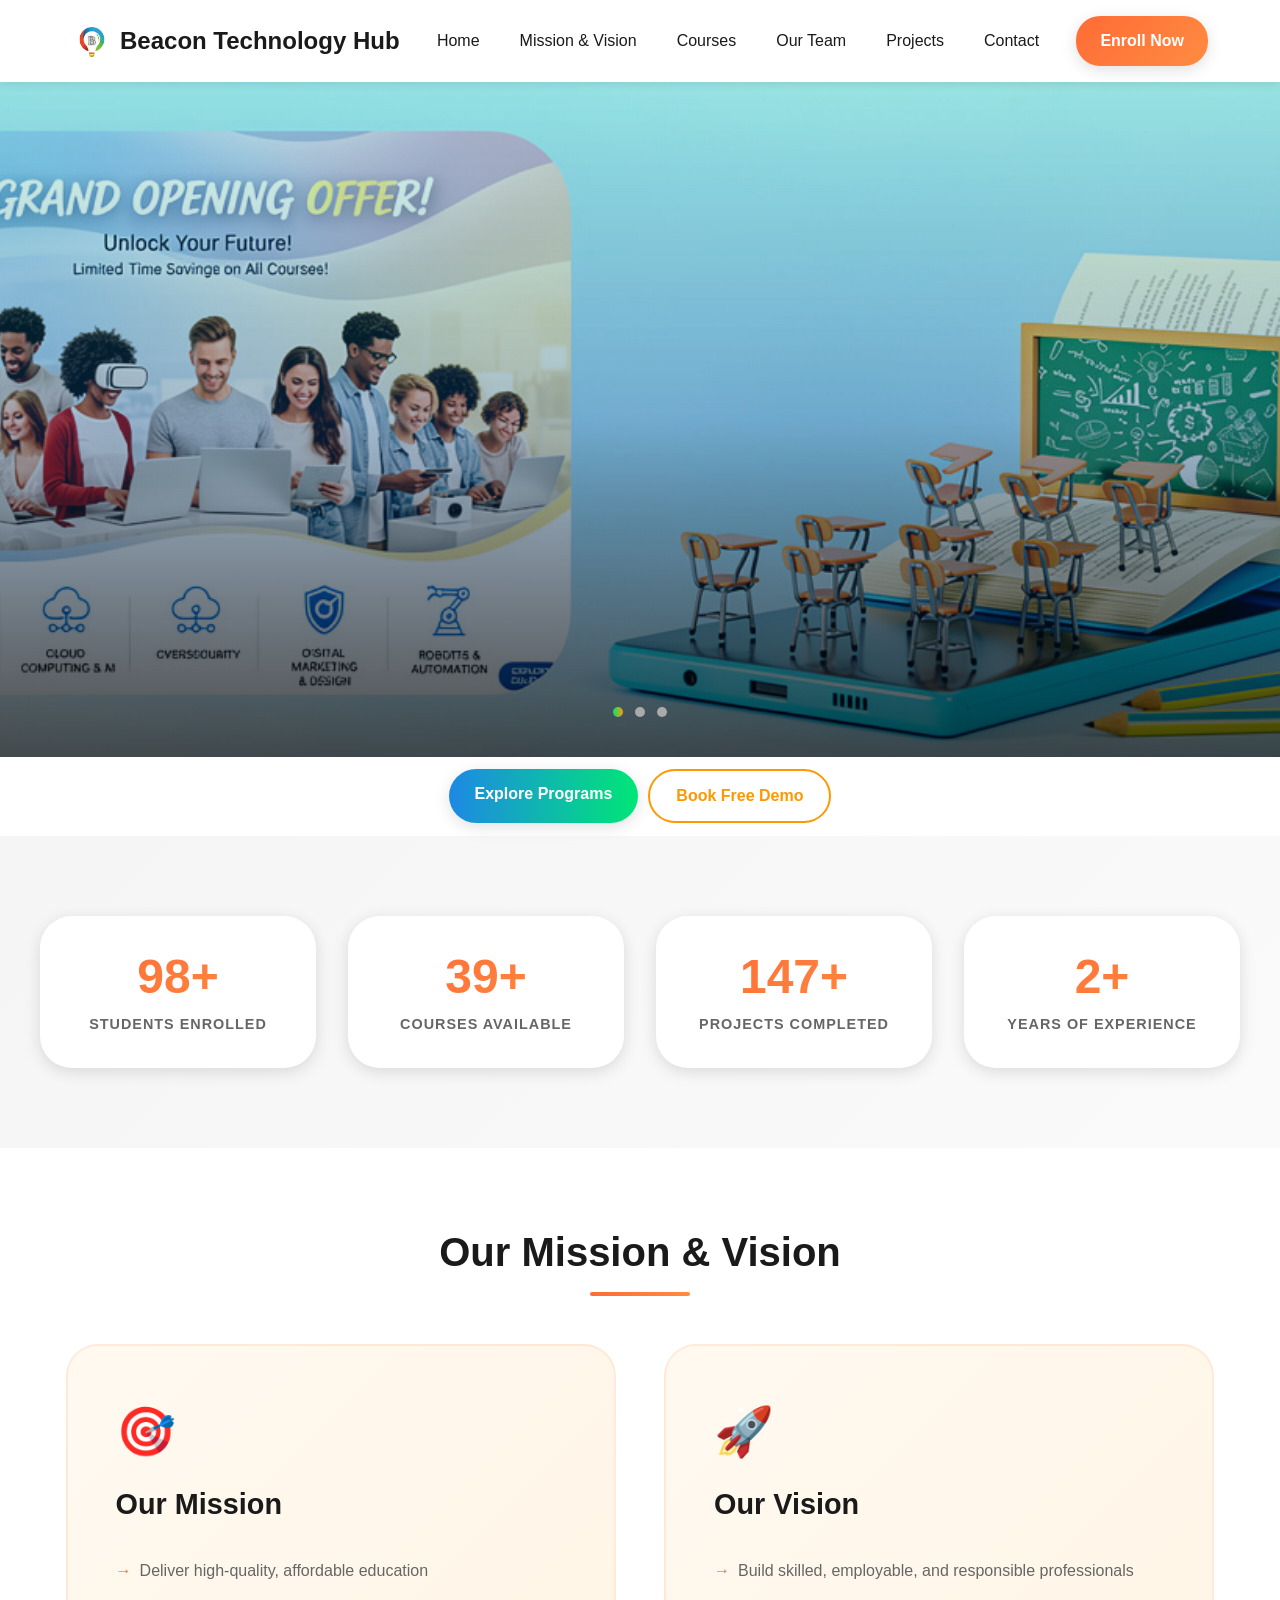
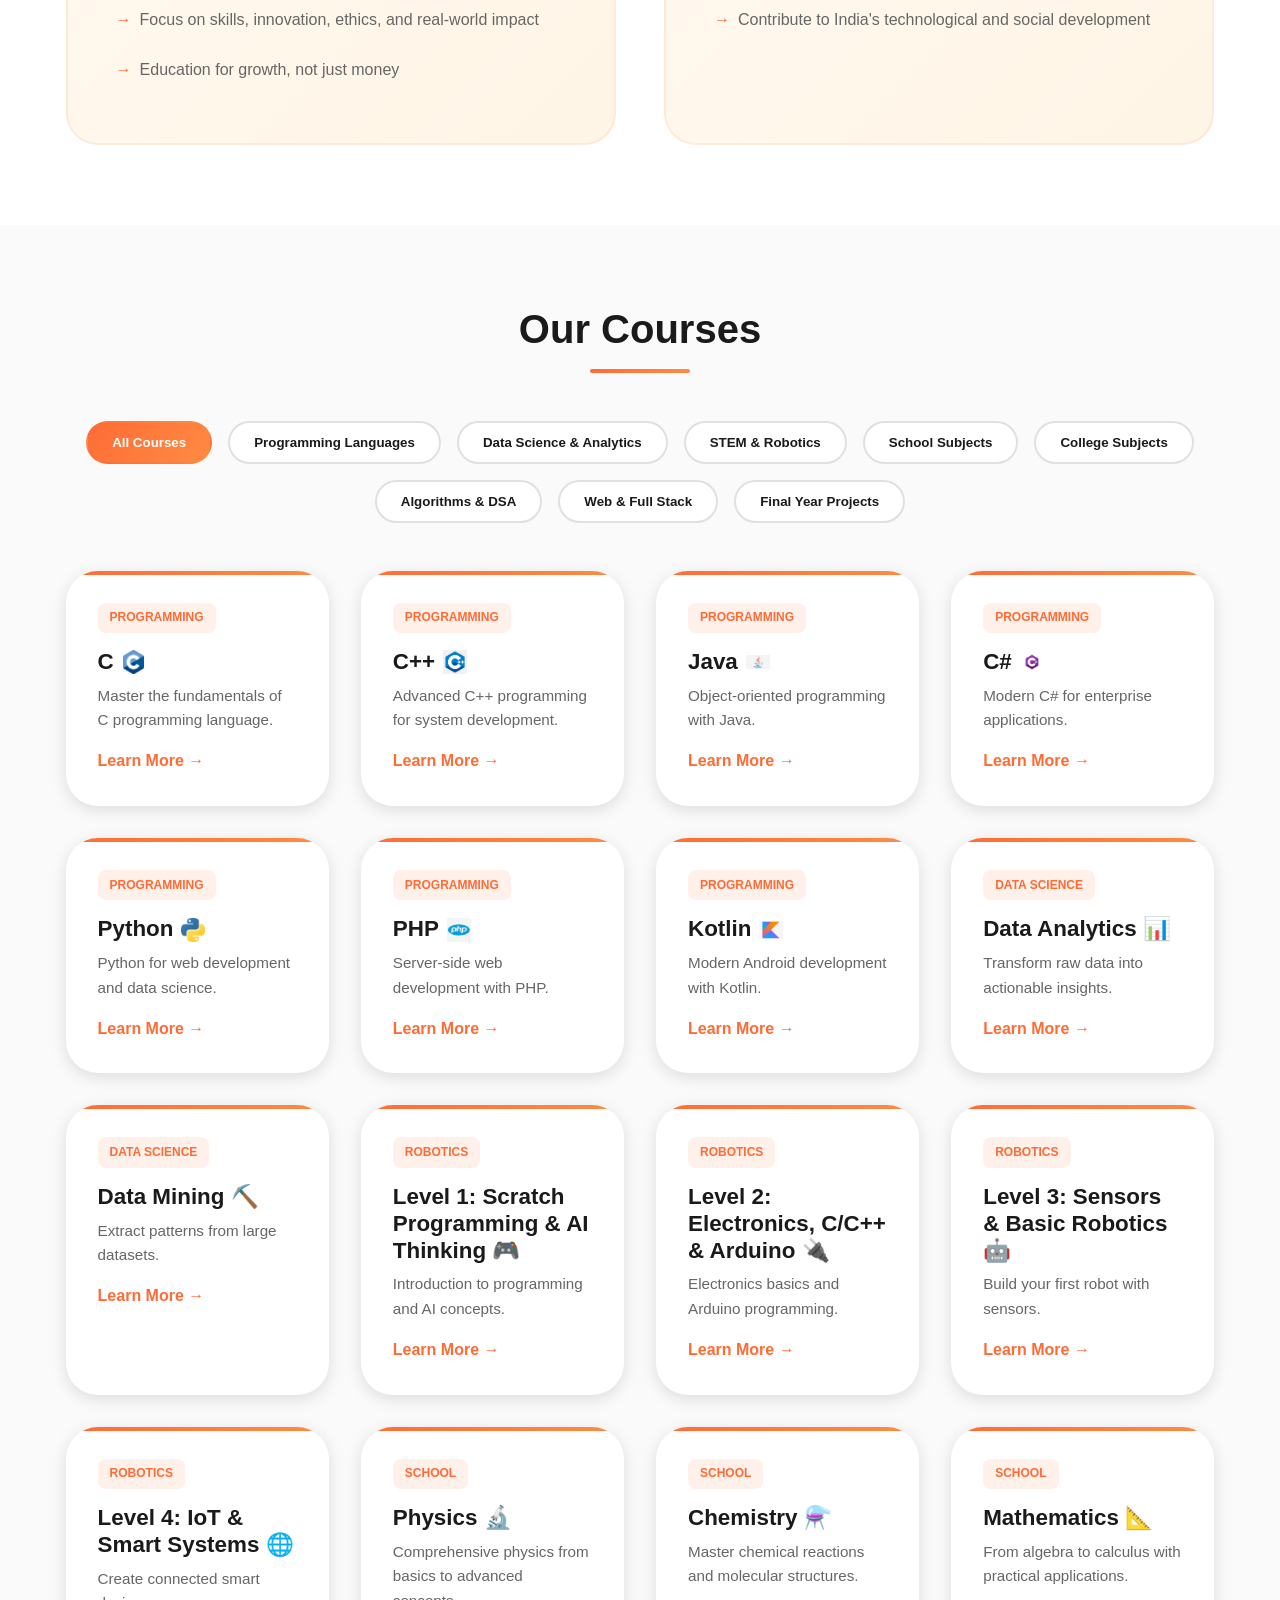
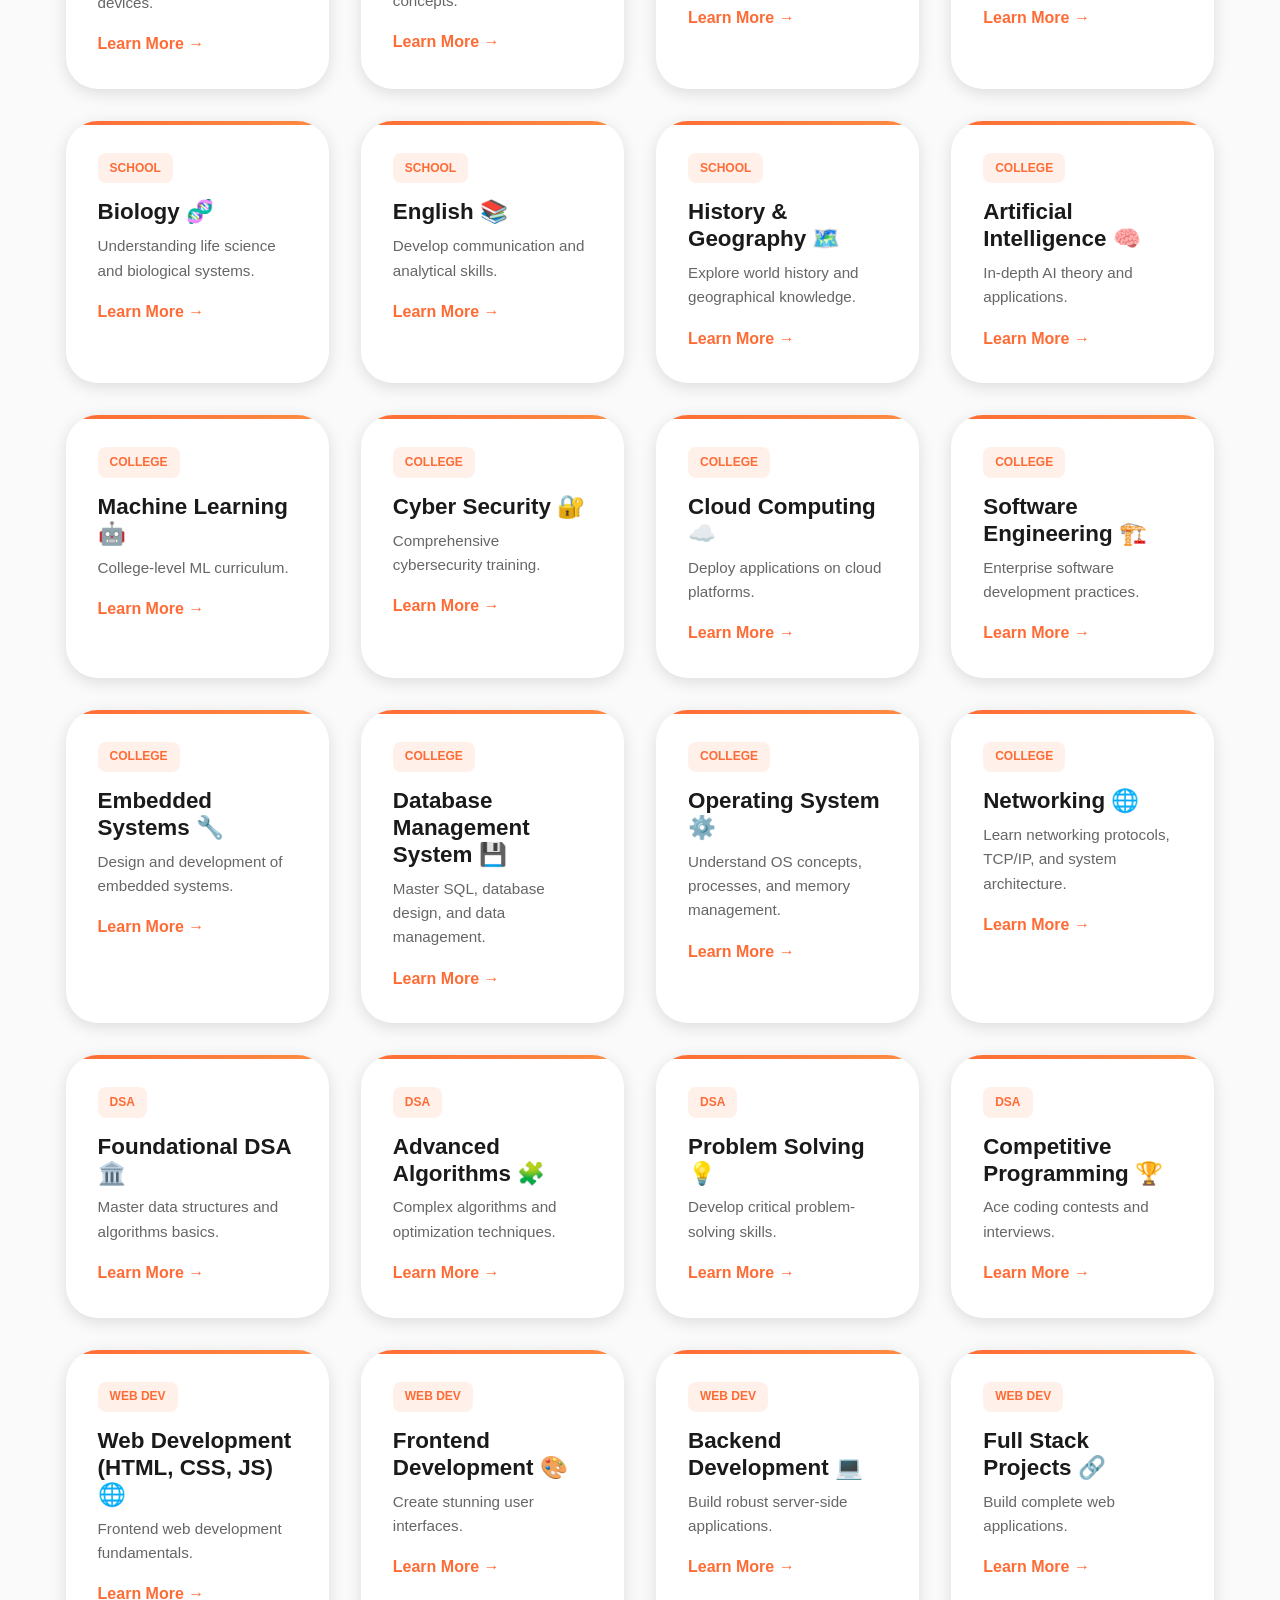
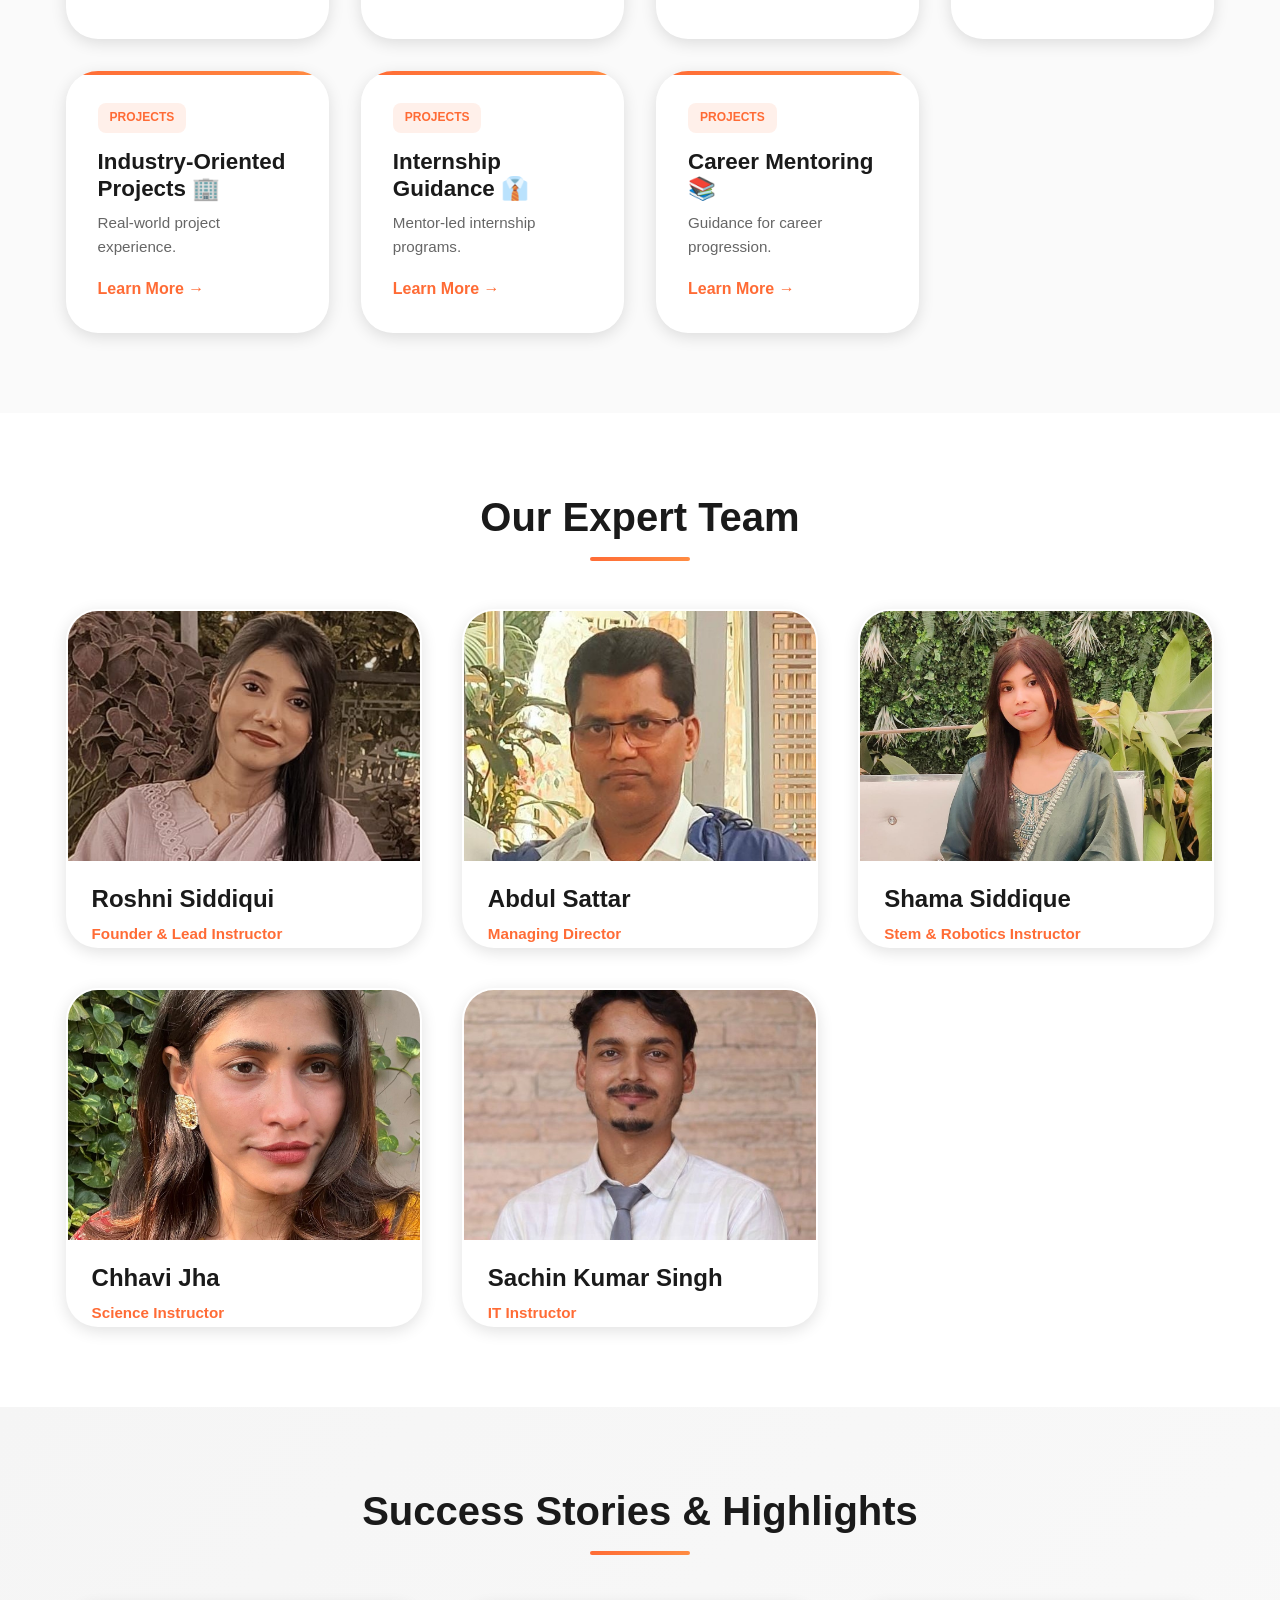
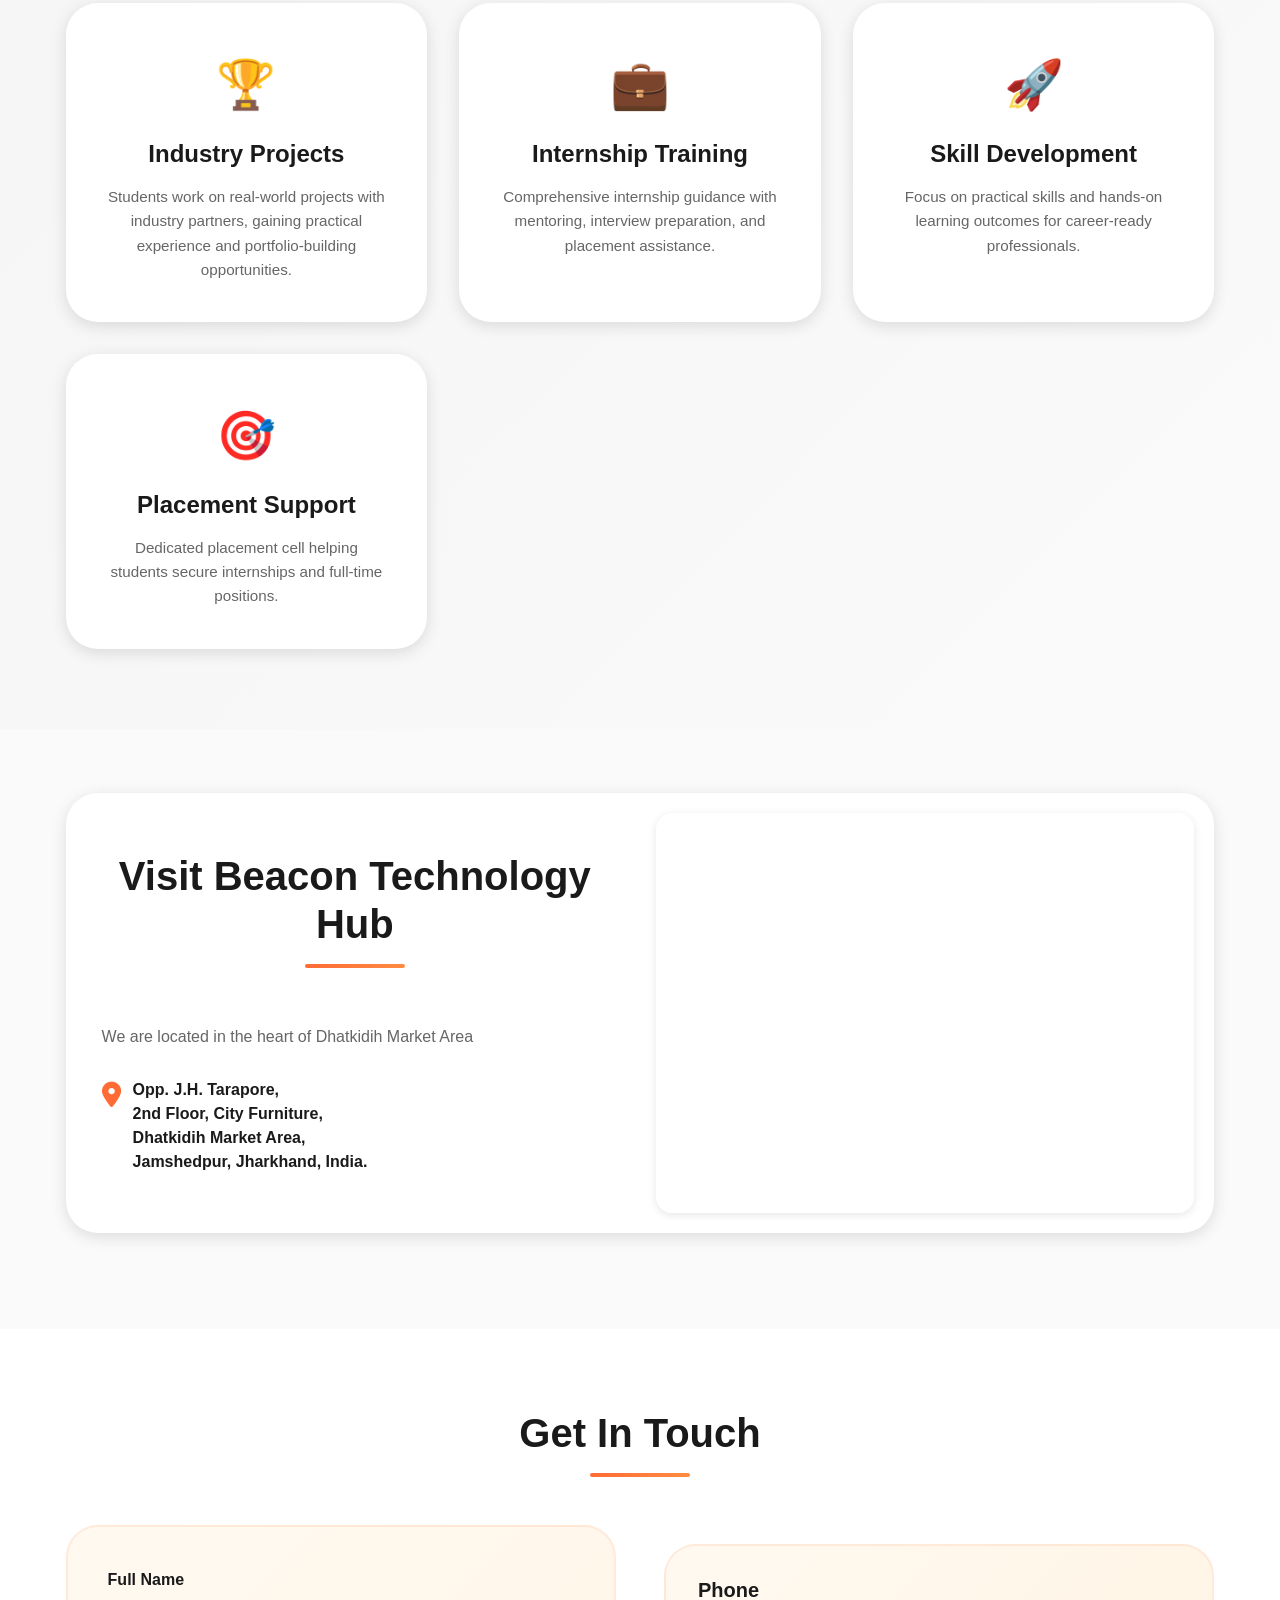
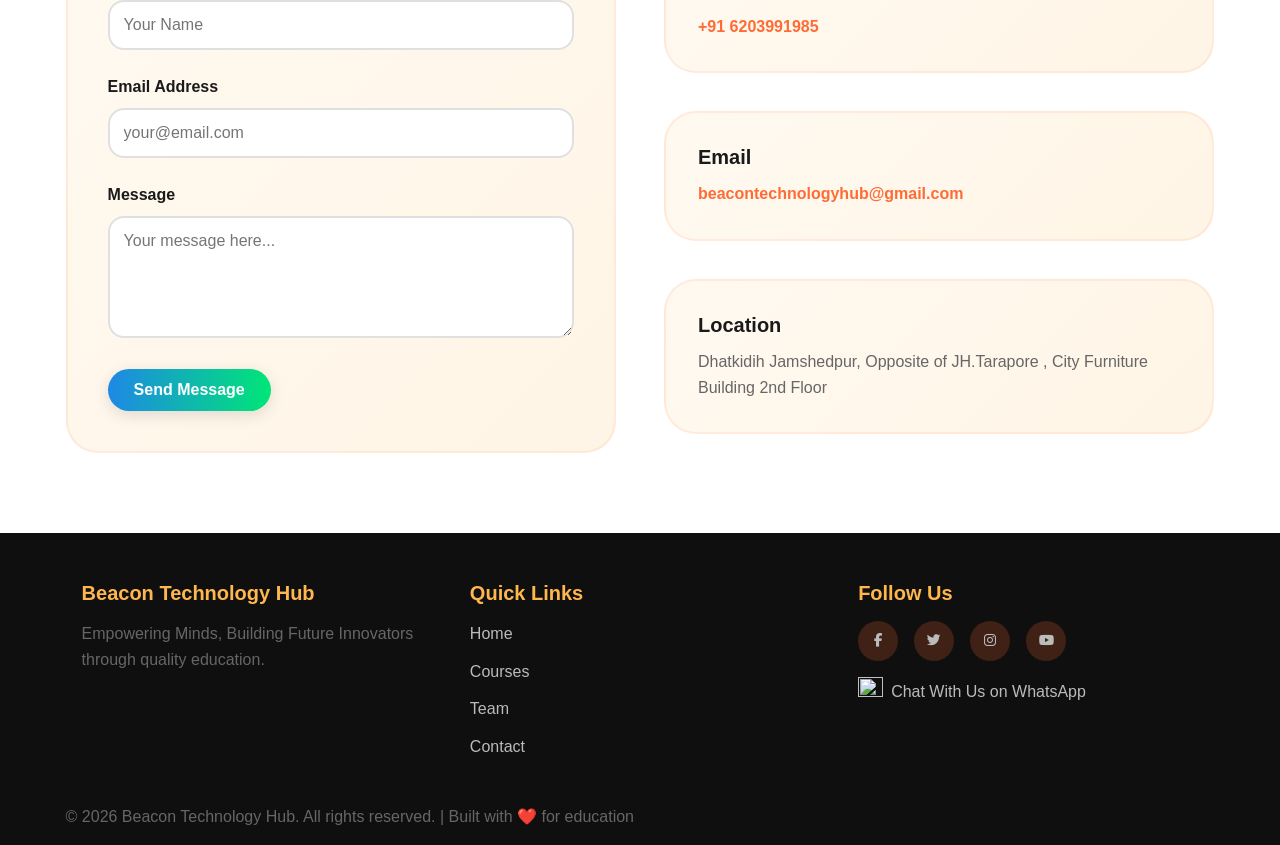
==== index.html @ 5704d3be "update" ====
<!DOCTYPE html>
<html lang="en">
<head>
    <meta charset="UTF-8">
    <meta name="viewport" content="width=device-width, initial-scale=1">
    <meta name="description" content="Beacon Technology Hub - Empowering Minds, Building Future Innovators. High-quality, affordable education focused on skills, innovation, and real-world impact.">
    <meta name="keywords" content="education, tech courses, programming, data science, robotics, web development">
    <meta name="author" content="Beacon Technology Hub">

    <title>Beacon Technology Hub - Empowering Minds, Building Future Innovators</title>
    <link rel="stylesheet" href="style.css">
    <link rel="icon" href="assets/images/final_logo.png">
    <link rel="stylesheet" href="https://cdnjs.cloudflare.com/ajax/libs/font-awesome/6.5.1/css/all.min.css">
    <link rel="icon" href="assets/images/final_logo.png">

</head>
<body>
    <!-- NAVBAR / HEADER -->
    <nav class="navbar">
        <div class="nav-container">
            <div class="nav-logo">
                <span class="logo-icon"></span>
                Beacon Technology Hub
            </div>
            <div class="hamburger" id="hamburger">
                <span></span>
                <span></span>
                <span></span>
            </div>
            <ul class="nav-menu" id="navMenu">
                <li><a href="#home" class="nav-link">Home</a></li>
                <li><a href="#mission" class="nav-link">Mission & Vision</a></li>
                <li><a href="#courses" class="nav-link">Courses</a></li>
                <li><a href="#team" class="nav-link">Our Team</a></li>
                <li><a href="#projects" class="nav-link">Projects</a></li>
                <li><a href="#contact" class="nav-link">Contact</a></li>
            </ul>
            <a href="#contact" class="cta-btn">Enroll Now</a>
        </div>
    </nav>

   <!-- HERO IMAGE SLIDER -->
<section class="hero-slider">
  <div class="slides">
    <div class="slide active" style="background-image:url('assets/images/slide1.jpeg')"></div>
    <div class="slide" style="background-image:url('assets/images/slide2.png')"></div>
    <div class="slide" style="background-image:url('assets/images/slide3.png')"></div>
  </div>

  <div class="slider-overlay"></div>

  <div class="hero-content">
    <!-- text -->
  </div>

    <!-- Gradient Overlay -->
    <div class="slider-overlay"></div>

    <!-- Text Content (Center of Slider) -->
    <!-- <div class="hero-content"> -->
        <!-- <h1 class="hero-title">Empowering Minds, Building Future Innovators</h1> -->
        <!-- <p class="hero-subtitle">
            Education beyond profit — focused on personal growth and national development
        </p> -->

        
    </div>

    <!-- Navigation Dots -->
    <div class="slider-dots">
        <span class="dot active"></span>
        <span class="dot"></span>
        <span class="dot"></span>
    </div>

</section>
<div class="hero-buttons">
            <a href="#courses" class="btn btn-primary">Explore Programs</a>
            <a href="#contact" class="btn btn-secondary">Book Free Demo</a>
        </div>

    <!-- STATS / COUNTERS SECTION -->
    <section class="stats">
        <div class="stats-container">
            <div class="stat-card">
                <h3 class="stat-number" data-target="100">0</h3>
                <p class="stat-label">Students Enrolled</p>
            </div>
            <div class="stat-card">
                <h3 class="stat-number" data-target="40">0</h3>
                <p class="stat-label">Courses Available</p>
            </div>
            <div class="stat-card">
                <h3 class="stat-number" data-target="150">0</h3>
                <p class="stat-label">Projects Completed</p>
            </div>
            <div class="stat-card">
                <h3 class="stat-number" data-target="3">0</h3>
                <p class="stat-label">Years of Experience</p>
            </div>
        </div>
    </section>

    <!-- MISSION & VISION SECTION -->
    <section id="mission" class="mission-vision">
        <div class="container">
            <h2 class="section-title">Our Mission & Vision</h2>
            <div class="mission-grid">
                <div class="mission-card">
                    <div class="mission-icon">🎯</div>
                    <h3>Our Mission</h3>
                    <ul class="mission-list">
                        <li>Deliver high-quality, affordable education</li>
                        <li>Focus on skills, innovation, ethics, and real-world impact</li>
                        <li>Education for growth, not just money</li>
                    </ul>
                </div>
                <div class="mission-card">
                    <div class="mission-icon">🚀</div>
                    <h3>Our Vision</h3>
                    <ul class="mission-list">
                        <li>Build skilled, employable, and responsible professionals</li>
                        <li>Contribute to India's technological and social development</li>
                    </ul>
                </div>
            </div>
        </div>
    </section>

    <!-- COURSES SECTION -->
    <section id="courses" class="courses">
        <div class="container">
            <h2 class="section-title">Our Courses</h2>
            
            <!-- Filter Buttons -->
            <div class="filter-buttons">
                <button class="filter-btn active" data-filter="all">All Courses</button>
                <button class="filter-btn" data-filter="programming">Programming Languages</button>
                <button class="filter-btn" data-filter="data-science">Data Science & Analytics</button>
                <button class="filter-btn" data-filter="robotics">STEM & Robotics</button>
                <button class="filter-btn" data-filter="school">School Subjects</button>
                <button class="filter-btn" data-filter="college">College Subjects</button>
                <button class="filter-btn" data-filter="dsa">Algorithms & DSA</button>
                <button class="filter-btn" data-filter="web">Web & Full Stack</button>
                <button class="filter-btn" data-filter="projects">Final Year Projects</button>
            </div>

            <!-- Courses Grid -->
            <div class="courses-grid" id="coursesGrid">
                <!-- Programming Languages -->
                <div class="course-card" data-category="programming">
                    <div class="course-badge">Programming</div>
                    <h3>C <img src="assets/icons/c.png" alt="C" class="course-title-icon"></h3>
                    <p>Master the fundamentals of C programming language.</p>
                    <a href="#contact" class="course-link">Learn More →</a>
                </div>
                <div class="course-card" data-category="programming">
                    <div class="course-badge">Programming</div>
                    <h3>C++ <img src="assets/icons/cpp.png" alt="C++" class="course-title-icon"></h3>
                    <p>Advanced C++ programming for system development.</p>
                    <a href="#contact" class="course-link">Learn More →</a>
                </div>
                <div class="course-card" data-category="programming">
                    <div class="course-badge">Programming</div>
                    <h3>Java <img src="assets/icons/java.png" alt="Java" class="course-title-icon"></h3>
                    <p>Object-oriented programming with Java.</p>
                    <a href="#contact" class="course-link">Learn More →</a>
                </div>
                <div class="course-card" data-category="programming">
                    <div class="course-badge">Programming</div>
                    <h3>C# <img src="assets/icons/csharp.png" alt="C#" class="course-title-icon"></h3>
                    <p>Modern C# for enterprise applications.</p>
                    <a href="#contact" class="course-link">Learn More →</a>
                </div>
                <div class="course-card" data-category="programming">
                    <div class="course-badge">Programming</div>
                    <h3>Python <img src="assets/icons/Python.png" alt="Python" class="course-title-icon"></h3>
                    <p>Python for web development and data science.</p>
                    <a href="#contact" class="course-link">Learn More →</a>
                </div>
                <div class="course-card" data-category="programming">
                    <div class="course-badge">Programming</div>
                    <h3>PHP <img src="assets/icons/php.png" alt="PHP" class="course-title-icon"></h3>
                    <p>Server-side web development with PHP.</p>
                    <a href="#contact" class="course-link">Learn More →</a>
                </div>
                <div class="course-card" data-category="programming">
                    <div class="course-badge">Programming</div>
                    <h3>Kotlin <img src="assets/icons/kotlin.png" alt="Kotlin" class="course-title-icon"></h3>
                    <p>Modern Android development with Kotlin.</p>
                    <a href="#contact" class="course-link">Learn More →</a>
                </div>

                <!-- Data Science & Analytics -->
                <div class="course-card" data-category="data-science">
                    <div class="course-badge">Data Science</div>
                    <h3>Data Analytics 📊</h3>
                    <p>Transform raw data into actionable insights.</p>
                    <a href="#contact" class="course-link">Learn More →</a>
                </div>
                <div class="course-card" data-category="data-science">
                    <div class="course-badge">Data Science</div>
                    <h3>Data Mining ⛏️</h3>
                    <p>Extract patterns from large datasets.</p>
                    <a href="#contact" class="course-link">Learn More →</a>
                </div>

                <!-- STEM & Robotics -->
                <div class="course-card" data-category="robotics">
                    <div class="course-badge">Robotics</div>
                    <h3>Level 1: Scratch Programming & AI Thinking 🎮</h3>
                    <p>Introduction to programming and AI concepts.</p>
                    <a href="#contact" class="course-link">Learn More →</a>
                </div>
                <div class="course-card" data-category="robotics">
                    <div class="course-badge">Robotics</div>
                    <h3>Level 2: Electronics, C/C++ & Arduino 🔌</h3>
                    <p>Electronics basics and Arduino programming.</p>
                    <a href="#contact" class="course-link">Learn More →</a>
                </div>
                <div class="course-card" data-category="robotics">
                    <div class="course-badge">Robotics</div>
                    <h3>Level 3: Sensors & Basic Robotics 🤖</h3>
                    <p>Build your first robot with sensors.</p>
                    <a href="#contact" class="course-link">Learn More →</a>
                </div>
                <div class="course-card" data-category="robotics">
                    <div class="course-badge">Robotics</div>
                    <h3>Level 4: IoT & Smart Systems 🌐</h3>
                    <p>Create connected smart devices.</p>
                    <a href="#contact" class="course-link">Learn More →</a>
                </div>

                <!-- School Subjects -->
                <div class="course-card" data-category="school">
                    <div class="course-badge">School</div>
                    <h3>Physics 🔬</h3>
                    <p>Comprehensive physics from basics to advanced concepts.</p>
                    <a href="#contact" class="course-link">Learn More →</a>
                </div>
                <div class="course-card" data-category="school">
                    <div class="course-badge">School</div>
                    <h3>Chemistry ⚗️</h3>
                    <p>Master chemical reactions and molecular structures.</p>
                    <a href="#contact" class="course-link">Learn More →</a>
                </div>
                <div class="course-card" data-category="school">
                    <div class="course-badge">School</div>
                    <h3>Mathematics 📐</h3>
                    <p>From algebra to calculus with practical applications.</p>
                    <a href="#contact" class="course-link">Learn More →</a>
                </div>
                <div class="course-card" data-category="school">
                    <div class="course-badge">School</div>
                    <h3>Biology 🧬</h3>
                    <p>Understanding life science and biological systems.</p>
                    <a href="#contact" class="course-link">Learn More →</a>
                </div>
                <div class="course-card" data-category="school">
                    <div class="course-badge">School</div>
                    <h3>English 📚</h3>
                    <p>Develop communication and analytical skills.</p>
                    <a href="#contact" class="course-link">Learn More →</a>
                </div>
                <div class="course-card" data-category="school">
                    <div class="course-badge">School</div>
                    <h3>History & Geography 🗺️</h3>
                    <p>Explore world history and geographical knowledge.</p>
                    <a href="#contact" class="course-link">Learn More →</a>
                </div>

                <!-- College Subjects -->
                <div class="course-card" data-category="college">
                    <div class="course-badge">College</div>
                    <h3>Artificial Intelligence 🧠</h3>
                    <p>In-depth AI theory and applications.</p>
                    <a href="#contact" class="course-link">Learn More →</a>
                </div>
                <div class="course-card" data-category="college">
                    <div class="course-badge">College</div>
                    <h3>Machine Learning 🤖</h3>
                    <p>College-level ML curriculum.</p>
                    <a href="#contact" class="course-link">Learn More →</a>
                </div>
                <div class="course-card" data-category="college">
                    <div class="course-badge">College</div>
                    <h3>Cyber Security 🔐</h3>
                    <p>Comprehensive cybersecurity training.</p>
                    <a href="#contact" class="course-link">Learn More →</a>
                </div>
                <div class="course-card" data-category="college">
                    <div class="course-badge">College</div>
                    <h3>Cloud Computing ☁️</h3>
                    <p>Deploy applications on cloud platforms.</p>
                    <a href="#contact" class="course-link">Learn More →</a>
                </div>
                <div class="course-card" data-category="college">
                    <div class="course-badge">College</div>
                    <h3>Software Engineering 🏗️</h3>
                    <p>Enterprise software development practices.</p>
                    <a href="#contact" class="course-link">Learn More →</a>
                </div>
                <div class="course-card" data-category="college">
                    <div class="course-badge">College</div>
                    <h3>Embedded Systems 🔧</h3>
                    <p>Design and development of embedded systems.</p>
                    <a href="#contact" class="course-link">Learn More →</a>
                </div>
                <div class="course-card" data-category="college">
                    <div class="course-badge">College</div>
                    <h3>Database Management System 💾</h3>
                    <p>Master SQL, database design, and data management.</p>
                    <a href="#contact" class="course-link">Learn More →</a>
                </div>
                <div class="course-card" data-category="college">
                    <div class="course-badge">College</div>
                    <h3>Operating System ⚙️</h3>
                    <p>Understand OS concepts, processes, and memory management.</p>
                    <a href="#contact" class="course-link">Learn More →</a>
                </div>
                <div class="course-card" data-category="college">
                    <div class="course-badge">College</div>
                    <h3>Networking 🌐</h3>
                    <p>Learn networking protocols, TCP/IP, and system architecture.</p>
                    <a href="#contact" class="course-link">Learn More →</a>
                </div>

                <!-- Algorithms & DSA -->
                <div class="course-card" data-category="dsa">
                    <div class="course-badge">DSA</div>
                    <h3>Foundational DSA 🏛️</h3>
                    <p>Master data structures and algorithms basics.</p>
                    <a href="#contact" class="course-link">Learn More →</a>
                </div>
                <div class="course-card" data-category="dsa">
                    <div class="course-badge">DSA</div>
                    <h3>Advanced Algorithms 🧩</h3>
                    <p>Complex algorithms and optimization techniques.</p>
                    <a href="#contact" class="course-link">Learn More →</a>
                </div>
                <div class="course-card" data-category="dsa">
                    <div class="course-badge">DSA</div>
                    <h3>Problem Solving 💡</h3>
                    <p>Develop critical problem-solving skills.</p>
                    <a href="#contact" class="course-link">Learn More →</a>
                </div>
                <div class="course-card" data-category="dsa">
                    <div class="course-badge">DSA</div>
                    <h3>Competitive Programming 🏆</h3>
                    <p>Ace coding contests and interviews.</p>
                    <a href="#contact" class="course-link">Learn More →</a>
                </div>

                <!-- Web & Full Stack -->
                <div class="course-card" data-category="web">
                    <div class="course-badge">Web Dev</div>
                    <h3>Web Development (HTML, CSS, JS) 🌐</h3>
                    <p>Frontend web development fundamentals.</p>
                    <a href="#contact" class="course-link">Learn More →</a>
                </div>
                <div class="course-card" data-category="web">
                    <div class="course-badge">Web Dev</div>
                    <h3>Frontend Development 🎨</h3>
                    <p>Create stunning user interfaces.</p>
                    <a href="#contact" class="course-link">Learn More →</a>
                </div>
                <div class="course-card" data-category="web">
                    <div class="course-badge">Web Dev</div>
                    <h3>Backend Development 💻</h3>
                    <p>Build robust server-side applications.</p>
                    <a href="#contact" class="course-link">Learn More →</a>
                </div>
                <div class="course-card" data-category="web">
                    <div class="course-badge">Web Dev</div>
                    <h3>Full Stack Projects 🔗</h3>
                    <p>Build complete web applications.</p>
                    <a href="#contact" class="course-link">Learn More →</a>
                </div>

                <!-- Final Year Projects & Internship -->
                <div class="course-card" data-category="projects">
                    <div class="course-badge">Projects</div>
                    <h3>Industry-Oriented Projects 🏢</h3>
                    <p>Real-world project experience.</p>
                    <a href="#contact" class="course-link">Learn More →</a>
                </div>
                <div class="course-card" data-category="projects">
                    <div class="course-badge">Projects</div>
                    <h3>Internship Guidance 👔</h3>
                    <p>Mentor-led internship programs.</p>
                    <a href="#contact" class="course-link">Learn More →</a>
                </div>
                <div class="course-card" data-category="projects">
                    <div class="course-badge">Projects</div>
                    <h3>Career Mentoring 📚</h3>
                    <p>Guidance for career progression.</p>
                    <a href="#contact" class="course-link">Learn More →</a>
                </div>
            </div>
        </div>
    </section>

    <!-- OUR TEAM SECTION -->
    <section id="team" class="team">
        <div class="container">
            <h2 class="section-title">Our Expert Team</h2>
            <div class="team-grid">
                <div class="team-card">
                    <div class="team-image image-protect" style="background: linear-gradient(135deg, #FF6B35, #FF8C42);"><img src="assets/images/Roshni.jpeg" alt="Roshni Siddiqui" style="width: 100%; height: 100%;"></div>
                    <h3>Roshni Siddiqui</h3>
                    <p class="team-designation">Founder & Lead Instructor</p>
                </div>
                <div class="team-card">
                    <div class="team-image image-protect" style="background: linear-gradient(135deg, #b91fe857, #ab15c6);"><img src="assets/images/Abdul Sattar.jpeg" alt="Abdul Sattar" style="width: 100%; height: 100%;"></div>
                    <h3>Abdul Sattar</h3>
                    <p class="team-designation">Managing Director</p>
                </div>
                <div class="team-card">
                    <div class="team-image image-protect" style="background: linear-gradient(135deg, #6A11CB, #2575FC);"><img src="assets/images/Shama.jpeg" alt="Shama Siddique" style="width: 100%; height: 100%;"></div>
                    <h3>Shama Siddique</h3>
                    <p class="team-designation">Stem & Robotics Instructor</p>
                </div>
                <div class="team-card">
                    <div class="team-image image-protect" style="background: linear-gradient(135deg, #11cb93, #25fcb8);"><img src="assets/images/Chhavi Jha.jpeg" alt="Chhavi Jha" style="width: 100%; height: 100%;"></div>
                    <h3>Chhavi Jha</h3>
                    <p class="team-designation">Science Instructor</p>
                </div>
                <div class="team-card">
                    <div class="team-image image-protect" style="background: linear-gradient(135deg, #c8cb11, #e6fc25);"><img src="assets/images/Sachin Kumar Singh.jpeg" alt="Sachin Kumar Singh" style="width: 100%; height: 100%;"></div>
                    <h3>Sachin Kumar Singh</h3>
                    <p class="team-designation">IT Instructor</p>
                </div>
            </div>
        </div>
    </section>

    <!-- PROJECTS / TRAINING HIGHLIGHTS -->
    <section id="projects" class="projects">
        <div class="container">
            <h2 class="section-title">Success Stories & Highlights</h2>
            <div class="projects-grid">
                <div class="project-card">
                    <div class="project-icon">🏆</div>
                    <h3>Industry Projects</h3>
                    <p>Students work on real-world projects with industry partners, gaining practical experience and portfolio-building opportunities.</p>
                </div>
                <div class="project-card">
                    <div class="project-icon">💼</div>
                    <h3>Internship Training</h3>
                    <p>Comprehensive internship guidance with mentoring, interview preparation, and placement assistance.</p>
                </div>
                <div class="project-card">
                    <div class="project-icon">🚀</div>
                    <h3>Skill Development</h3>
                    <p>Focus on practical skills and hands-on learning outcomes for career-ready professionals.</p>
                </div>
                <div class="project-card">
                    <div class="project-icon">🎯</div>
                    <h3>Placement Support</h3>
                    <p>Dedicated placement cell helping students secure internships and full-time positions.</p>
                </div>
            </div>
        </div>
    </section>
    <!-- OUR LOCATION SECTION -->
    <section id="location" class="location-section">
        <div class="container">
            <div class="location-card">
                <div class="location-content">
                    <h2 class="section-title">Visit Beacon Technology Hub</h2>
                    <p class="location-subtitle">We are located in the heart of Dhatkidih Market Area</p>

                    <div class="location-address">
                        <i class="fa-solid fa-location-dot location-icon" aria-hidden="true"></i>
                        <address>
                            Opp. J.H. Tarapore,<br>
                            2nd Floor, City Furniture,<br>
                            Dhatkidih Market Area,<br>
                            Jamshedpur, Jharkhand, India.
                        </address>
                    </div>
                </div>

                <div class="map-wrapper">
                    <iframe
                        src="https://www.google.com/maps?q=Beacon+Technology+Hub+Jamshedpur&output=embed"
                        loading="lazy"
                        referrerpolicy="no-referrer-when-downgrade"
                        aria-label="Beacon Technology Hub location"
                    ></iframe>
                </div>
            </div>
        </div>
    </section>

    <!-- CONTACT SECTION -->
    <section id="contact" class="contact">
        <div class="container">
            <h2 class="section-title">Get In Touch</h2>
            <div class="contact-wrapper">
                <div class="contact-form">
                    <form id="contactForm" action="https://formspree.io/f/meelkeyz" method="POST">
                        <div class="form-group">
                            <label for="name">Full Name</label>
                            <input type="text" id="name" name="name" required placeholder="Your Name">
                        </div>
                        <div class="form-group">
                            <label for="email">Email Address</label>
                            <input type="email" id="email" name="email" required placeholder="your@email.com">
                        </div>
                        <div class="form-group">
                            <label for="message">Message</label>
                            <textarea id="message" name="message" required placeholder="Your message here..." rows="5"></textarea>
                        </div>
                        <button type="submit" class="btn btn-primary">Send Message</button>
                    </form>
                </div>
                <div class="contact-info">
                    <div class="contact-item">
                        <h4>Phone</h4>
                        <p><a href="tel:+916203991985">+91 6203991985</a></p>
                    </div>
                    <div class="contact-item">
                        <h4>Email</h4>
                        <p><a href="mailto:beacontechnologyhub@gmail.com">beacontechnologyhub@gmail.com</a></p>
                    </div>
                    <div class="contact-item">
                        <h4>Location</h4>
                        <p>Dhatkidih Jamshedpur, Opposite of JH.Tarapore , City Furniture Building 2nd Floor </p>
                    </div>
                </div>
            </div>
        </div>
    </section>

    <!-- FOOTER -->
    <footer class="footer">
        <div class="container">
            <div class="footer-content">
                <div class="footer-section">
                    <h4>Beacon Technology Hub</h4>
                    <p>Empowering Minds, Building Future Innovators through quality education.</p>
                </div>
                <div class="footer-section">
                    <h4>Quick Links</h4>
                    <ul>
                        <li><a href="#home">Home</a></li>
                        <li><a href="#courses">Courses</a></li>
                        <li><a href="#team">Team</a></li>
                        <li><a href="#contact">Contact</a></li>
                    </ul>
                </div>
                <div class="footer-section">
                    <h4>Follow Us</h4>
                    <div class="social-links">
                        <a href="https://www.facebook.com/BeaconTechnologyHub/" class="social-link" aria-label="Facebook">
                            <i class="fab fa-facebook-f"></i>
                        </a>
                        <a href="#" class="social-link" aria-label="Twitter">
                            <i class="fab fa-twitter"></i>
                        </a>
                        <a href="https://www.instagram.com/beacontechnologyhub/" class="social-link" aria-label="Instagram">
                            <i class="fab fa-instagram"></i>
                        </a>
                        <a href="#" class="social-link" aria-label="YouTube">
                            <i class="fab fa-youtube"></i>
                        </a>

                        <a href="https://wa.me/916203991985" target="_blank" style="display: flex; align-items: center; gap: 8px; text-decoration: none;">
                            <img src="assets/icons/whatsapp.jpg " width="25" height="30">
                            <span>Chat With Us on WhatsApp</span>
                        </a>

                    </div>
                </div>
            </div>
            <div class="footer-bottom">
                <p>&copy; 2026 Beacon Technology Hub. All rights reserved. | Built with ❤️ for education</p>
            </div>
        </div>
    </footer>

    <script src="script.js"></script>
</body>
</html>
---- style.css ----
/* ========================================
   BEACON TECH HUB - GLOBAL STYLES
   Modern, Responsive, Roborange Theme
   ======================================== */

/* ROOT VARIABLES */
:root {
    --primary-orange: #FF6B35;
    --secondary-orange: #FF8C42;
    --accent-orange: #FFA552;
    --light-orange: #FFB74D;
    --dark-bg: #0F0F0F;
    --light-bg: #FFFFFF;
    --text-dark: #1a1a1a;
    --text-light: #666666;
    --border-color: #e0e0e0;
    --shadow-sm: 0 2px 8px rgba(0, 0, 0, 0.1);
    --shadow-md: 0 4px 16px rgba(0, 0, 0, 0.12);
    --shadow-lg: 0 8px 24px rgba(0, 0, 0, 0.15);
    --transition: all 0.3s ease;
    --radius-sm: 0.5rem;
    --radius-md: 1rem;
    --radius-lg: 1.5rem;
    --radius-2xl: 2rem;
    --fade-distance: 30px; /* used by responsive keyframes */
    --hero-content-top: 70%; /* adjustable per breakpoint */
}

/* RESET & BASE STYLES */
* {
    margin: 0;
    padding: 0;
    box-sizing: border-box;
}

html {
    scroll-behavior: smooth;
}

body {
    font-family: -apple-system, BlinkMacSystemFont, 'Segoe UI', Roboto, Oxygen, Ubuntu, Cantarell, sans-serif;
    color: var(--text-dark);
    background-color: var(--light-bg);
    line-height: 1.6;
    overflow-x: hidden;
}

/* TYPOGRAPHY */
h1, h2, h3, h4, h5, h6 {
    font-weight: 700;
    line-height: 1.2;
}

h1 { font-size: clamp(1.5rem, 4.5vw, 3rem); }
h2 { font-size: clamp(1.25rem, 3.5vw, 2.5rem); }
h3 { font-size: clamp(1rem, 2.2vw, 1.5rem); }
h4 { font-size: 1.25rem; }
p { color: var(--text-light); font-size: 1rem; }

a {
    color: var(--primary-orange);
    text-decoration: none;
    transition: var(--transition);
}

a:hover {
    color: var(--secondary-orange);
}

/* CONTAINER */
.container {
    max-width: 1200px;
    margin: 0 auto;
    padding: 0 clamp(0.75rem, 2vw, 2rem);
}

/* Make images scale responsibly */
img {
    max-width: 100%;
    height: auto;
    display: block;
}

/* BUTTONS */
.btn {
    display: inline-block;
    padding: 0.875rem 2rem;
    border-radius: var(--radius-lg);
    font-weight: 600;
    font-size: 1rem;
    border: none;
    cursor: pointer;
    transition: var(--transition);
    text-align: center;
}

.btn-primary {
    background: linear-gradient(135deg, var(--primary-orange), var(--secondary-orange));
    color: white;
    box-shadow: var(--shadow-md);
}

.btn-primary:hover {
    transform: translateY(-2px);
    box-shadow: 0 8px 20px rgba(255, 107, 53, 0.3);
}

.btn-secondary {
    background: transparent;
    color: var(--primary-orange);
    border: 2px solid var(--primary-orange);
}

.btn-secondary:hover {
    background: var(--primary-orange);
    color: white;
    transform: translateY(-2px);
}

/* ========================================
   NAVBAR / HEADER
   ======================================== */

.navbar {
    position: sticky;
    top: 0;
    background: #ffffff;
    box-shadow: 0 2px 8px rgba(0, 0, 0, 0.1);
    z-index: 1000;
    padding: 1rem 0;
}

.nav-container {
    max-width: 1200px;
    margin: 0 auto;
    padding: 0 2rem;
    display: flex;
    justify-content: space-between;
    align-items: center;
}

.nav-logo {
    font-size: 1.5rem;
    font-weight: 700;
    color: var(--text-dark);
    display: flex;
    align-items: center;
    gap: 0.5rem;
}

.logo-icon {
    font-size: 1.8rem;
    background-image: url("assets/images/final_logo.png");
    background-size: contain;
    background-repeat: no-repeat;
    width: 40px;
    height: 40px;
}

.nav-menu {
    display: flex;
    list-style: none;
    gap: 2.5rem;
    align-items: center;
}

.nav-link {
    color: var(--text-dark);
    font-weight: 500;
    position: relative;
    transition: var(--transition);
}

.nav-link::after {
    content: '';
    position: absolute;
    bottom: -5px;
    left: 0;
    width: 0;
    height: 2px;
    background: var(--primary-orange);
    transition: var(--transition);
}

.nav-link:hover::after {
    width: 100%;
}

.cta-btn {
    background: linear-gradient(135deg, var(--primary-orange), var(--secondary-orange));
    color: white;
    padding: 0.75rem 1.5rem;
    border-radius: var(--radius-lg);
    font-weight: 600;
    box-shadow: var(--shadow-md);
    transition: var(--transition);
}

.cta-btn:hover {
    transform: translateY(-2px);
    box-shadow: 0 8px 20px rgba(255, 107, 53, 0.3);
}

/* HAMBURGER MENU */
.hamburger {
    display: none;
    flex-direction: column;
    cursor: pointer;
    gap: 6px;
}

.hamburger span {
    width: 25px;
    height: 3px;
    background: var(--text-dark);
    border-radius: 2px;
    transition: var(--transition);
}

.hamburger.active span:nth-child(1) {
    transform: rotate(45deg) translate(8px, 8px);
}

.hamburger.active span:nth-child(2) {
    opacity: 0;
}

.hamburger.active span:nth-child(3) {
    transform: rotate(-45deg) translate(7px, -7px);
}

/* ========================================
   HERO SECTION
   ======================================== */


.hero-slider {
    position: relative;
    /* responsive hero height: min 360px, prefer viewport, cap at 900px */
    height: clamp(360px, 60vh, 900px);
    width: 100%;
    overflow: hidden;
    background: #000;
    display: flex;
    align-items: center;
    justify-content: center;
}

/* Slides */
.slides {
    height: 100%;
    width: 100%;
    position: absolute;
}

.slide {
    position: absolute;
    inset: 0;
    background-size: cover;
    background-position: center;
    background-repeat: no-repeat;
    opacity: 0;
    transform: scale(1.05);
    transition: opacity 1.2s ease, transform 1.2s ease;
}

.slide:nth-child(1) {
    background-image: url("assets/images/slide1.png")
}

.slide:nth-child(2) {
    background-image: url("assets/images/slide2.png")
}

.slide:nth-child(3) {
    background-image: url("assets/images/slide3.png")
}

.slide.active {
    opacity: 1;
    transform: scale(1);
}

/* Gradient Overlay */
.slider-overlay {
    position: absolute;
    inset: 0;
    background: linear-gradient(
        to top,
        rgba(0, 0, 0, 0.45),
        rgba(10, 77, 140, 0.20),
        rgba(0, 230, 118, 0.08)
    );
    z-index: 1;
}


/* Content at Bottom */
.hero-content {
    position: absolute;
    top: var(--hero-content-top);
    left: 50%;
    transform: translate(-50%, -50%);
    z-index: 2;
    text-align: center;
    max-width: 1000px;
    padding: 0 clamp(0.5rem, 2vw, 20px);
    width: 100%;
}

/* Text */
.hero-title {
    font-size: clamp(1.6rem, 4.8vw, 4.2rem);
    font-weight: 800;
    line-height: 1.2;
    background: linear-gradient(90deg, #1e88e5, #00e676, #ff9800);
    -webkit-background-clip: text;
    -webkit-text-fill-color: transparent;
    background-clip: text;
    letter-spacing: -0.5px;
    margin-bottom: 20px;
}

.hero-subtitle {
    margin-top: 1.25rem;
    font-size: clamp(0.9rem, 2.2vw, 1.25rem);
    color: #f0f0f0;
    font-weight: 300;
    letter-spacing: 0.5px;
    line-height: 1.6;
    max-width: 700px;
    margin-left: auto;
    margin-right: auto;
}

/* Buttons */
.hero-buttons {
    margin-top: 1%;
    margin-bottom: 1%;
    display: flex;
    gap: 10px;
    justify-content: center;
    flex-wrap: wrap;
}

.btn {
    padding: clamp(8px, 1.8vw, 12px) clamp(14px, 3.2vw, 26px);
    border-radius: 30px;
    font-weight: 600;
    text-decoration: none;
    transition: all 0.3s ease;
}

.btn-primary {
    background: linear-gradient(90deg, #1e88e5, #00e676);
    color: #fff;
}

.btn-secondary {
    border: 2px solid #ff9800;
    color: #ff9800;
}

.btn:hover {
    transform: translateY(-3px);
    box-shadow: 0 10px 25px rgba(0, 230, 118, 0.4);
}

/* Slider Dots */
.slider-dots {
    position: absolute;
    bottom: 40px;
    left: 50%;
    transform: translateX(-50%);
    display: flex;
    gap: 12px;
    z-index: 3;
}

.dot {
    width: 10px;
    height: 10px;
    background: #aaa;
    border-radius: 50%;
    cursor: pointer;
}

.dot.active {
    background: linear-gradient(90deg, #00e676, #ff9800);
}

.hero-slider {
    position: relative;
    height: 75vh;
    width: 100%;
    overflow: hidden;
    background: #000;
}

.slides {
    position: absolute;
    inset: 0;
    width: 100%;
    height: 100%;
}

.slide {
    position: absolute;
    inset: 0;
    background-size: cover;
    background-position: center;
    background-repeat: no-repeat;
    opacity: 0;
    transform: scale(1.05);
    transition: opacity 1.2s ease, transform 1.2s ease;
}
.slide.active {
    opacity: 1;
    transform: scale(1);
}


/* ========================================
   STATS / COUNTERS SECTION
   ======================================== */

.stats {
    padding: 5rem 2rem;
    background: linear-gradient(135deg, #f5f5f5 0%, #fafafa 100%);
}

.stats-container {
    max-width: 1200px;
    margin: 0 auto;
    display: grid;
    grid-template-columns: repeat(auto-fit, minmax(250px, 1fr));
    gap: 2rem;
}

.stat-card {
    background: white;
    padding: 2rem;
    border-radius: var(--radius-2xl);
    box-shadow: var(--shadow-md);
    text-align: center;
    transition: var(--transition);
}

.stat-card:hover {
    transform: translateY(-10px);
    box-shadow: var(--shadow-lg);
}

.stat-number {
    font-size: 3rem;
    font-weight: 800;
    background: linear-gradient(135deg, var(--primary-orange), var(--secondary-orange));
    -webkit-background-clip: text;
    -webkit-text-fill-color: transparent;
    background-clip: text;
    margin-bottom: 0.5rem;
}

.stat-label {
    color: var(--text-light);
    font-weight: 600;
    text-transform: uppercase;
    letter-spacing: 1px;
    font-size: 0.9rem;
}

/* ========================================
   MISSION & VISION SECTION
   ======================================== */

.mission-vision {
    padding: 5rem 2rem;
    background: white;
}

.section-title {
    text-align: center;
    margin-bottom: 3rem;
    font-size: 2.5rem;
    color: var(--text-dark);
}

.section-title::after {
    content: '';
    display: block;
    width: 100px;
    height: 4px;
    background: linear-gradient(135deg, var(--primary-orange), var(--secondary-orange));
    margin: 1rem auto 0;
    border-radius: 2px;
}

.mission-grid {
    display: grid;
    grid-template-columns: repeat(auto-fit, minmax(350px, 1fr));
    gap: 3rem;
}

.mission-card {
    background: linear-gradient(135deg, #fff9f0, #fff5e6);
    padding: 3rem;
    border-radius: var(--radius-2xl);
    border: 2px solid rgba(255, 107, 53, 0.1);
    transition: var(--transition);
}

.mission-card:hover {
    border-color: var(--primary-orange);
    box-shadow: var(--shadow-lg);
    transform: translateY(-5px);
}

.mission-icon {
    font-size: 3rem;
    margin-bottom: 1rem;
}

.mission-card h3 {
    color: var(--text-dark);
    margin-bottom: 1.5rem;
    font-size: 1.8rem;
}

.mission-list {
    list-style: none;
}

.mission-list li {
    padding: 0.75rem 0;
    padding-left: 1.5rem;
    position: relative;
    color: var(--text-light);
}

.mission-list li::before {
    content: '→';
    position: absolute;
    left: 0;
    color: var(--primary-orange);
    font-weight: bold;
}

/* ========================================
   COURSES SECTION
   ======================================== */

.courses {
    padding: 5rem 2rem;
    background: #fafafa;
}

/* FILTER BUTTONS */
.filter-buttons {
    display: flex;
    justify-content: center;
    flex-wrap: wrap;
    gap: 1rem;
    margin-bottom: 3rem;
    max-width: 1200px;
    margin-left: auto;
    margin-right: auto;
}

.filter-btn {
    padding: 0.75rem 1.5rem;
    border: 2px solid var(--border-color);
    background: white;
    border-radius: var(--radius-lg);
    cursor: pointer;
    font-weight: 600;
    transition: var(--transition);
    color: var(--text-dark);
}

.filter-btn:hover {
    border-color: var(--primary-orange);
    color: var(--primary-orange);
}

.filter-btn.active {
    background: linear-gradient(135deg, var(--primary-orange), var(--secondary-orange));
    color: white;
    border-color: transparent;
}

/* COURSES GRID */
.courses-grid {
    display: grid;
    grid-template-columns: repeat(auto-fill, minmax(220px, 1fr));
    gap: 2rem;
    max-width: 1200px;
    margin: 0 auto;
}

.course-card {
    background: white;
    border-radius: var(--radius-2xl);
    padding: clamp(1rem, 2.5vw, 2rem);
    box-shadow: var(--shadow-md);
    transition: var(--transition);
    position: relative;
    overflow: hidden;
    opacity: 1;
}

.course-card::before {
    content: '';
    position: absolute;
    top: 0;
    left: 0;
    right: 0;
    height: 4px;
    background: linear-gradient(135deg, var(--primary-orange), var(--secondary-orange));
    transition: var(--transition);
    z-index: 2;
}

.course-card::after {
    content: '';
    position: absolute;
    inset: 0;
    background-size: cover;
    background-position: center;
    background-repeat: no-repeat;
    opacity: 0; /* default: no background image shown */
    z-index: 0;
    pointer-events: none;
    border-radius: var(--radius-2xl);
}

/* Utility: add background to a specific card by giving it `has-bg` and setting --bg-image */
.course-card.has-bg::after {
    background-image: var(--bg-image);
    opacity: 0.12; /* adjust visibility as needed */
}

/* Ensure all course card content appears above background */
.course-card > * {
    position: relative;
    z-index: 1;
}

.course-card:hover {
    transform: translateY(-8px);
    box-shadow: var(--shadow-lg);
}

.course-card.hide {
    display: none;
    opacity: 0;
}

.course-badge {
    display: inline-block;
    background: rgba(255, 107, 53, 0.1);
    color: var(--primary-orange);
    padding: 0.35rem 0.75rem;
    border-radius: var(--radius-sm);
    font-size: 0.75rem;
    font-weight: 700;
    text-transform: uppercase;
    margin-bottom: 1rem;
}

.course-logo {
    width: 100%;
    height: 150px;
    display: flex;
    align-items: center;
    justify-content: center;
    margin-bottom: 1.5rem;
    background: linear-gradient(135deg, rgba(255, 107, 53, 0.05), rgba(255, 140, 66, 0.05));
    border-radius: var(--radius-lg);
}

.course-logo img {
    max-width: 100%;
    max-height: 100%;
    object-fit: contain;
}

.course-card h3 {
    color: var(--text-dark);
    margin-bottom: 0.5rem;
    font-size: clamp(1rem, 1.8vw, 1.4rem);
    display: flex;
    align-items: center;
    gap: 0.5rem;
}

.course-title-icon {
    width: 24px;
    height: 24px;
    object-fit: contain;
}

.course-card p {
    color: var(--text-light);
    margin-bottom: 1rem;
    font-size: clamp(0.85rem, 1.8vw, 0.95rem);
}

.course-link {
    color: var(--primary-orange);
    font-weight: 600;
    position: relative;
    transition: var(--transition);
}

.course-link::after {
    content: '';
    position: absolute;
    bottom: -3px;
    left: 0;
    width: 0;
    height: 2px;
    background: var(--primary-orange);
    transition: var(--transition);
}

.course-link:hover::after {
    width: 100%;
}

/* ========================================
   OUR TEAM SECTION
   ======================================== */

.team {
    padding: 5rem 2rem;
    background: white;
}

.team-grid {
    display: grid;
    grid-template-columns: repeat(auto-fit, minmax(280px, 1fr));
    gap: 2.5rem;
    max-width: 1200px;
    margin: 0 auto;
}

.team-card {
    background: white;
    border-radius: var(--radius-2xl);
    overflow: hidden;
    box-shadow: var(--shadow-md);
    transition: var(--transition);
    border: 2px solid transparent;
}

.team-card:hover {
    transform: translateY(-8px);
    box-shadow: var(--shadow-lg);
    border-color: var(--primary-orange);
}

.team-image {
    width: 100%;
    height: 250px;
    display: flex;
    align-items: center;
    justify-content: center;
    font-size: 5rem;
    background: linear-gradient(135deg, var(--primary-orange), var(--secondary-orange));
    position: relative;
    overflow: hidden;
}

.team-image img {
    width: 100%;
    height: 100%;
    object-fit: cover;
    transition: transform 0.3s cubic-bezier(0.34, 1.56, 0.64, 1), filter 0.3s ease;
}

.team-card:hover .team-image img {
    transform: scale(1.08);
    filter: brightness(1.05);
}

.team-card h3 {
    padding: 1.5rem 1.5rem 0.5rem;
    color: var(--text-dark);
}

.team-designation {
    padding: 0 1.5rem;
    color: var(--primary-orange);
    font-weight: 600;
    font-size: 0.95rem;
}

.team-contact {
    padding: 1.5rem;
    display: flex;
    align-items: center;
    justify-content: space-between;
    border-top: 1px solid var(--border-color);
}

.social-icon {
    display: inline-block;
    width: 35px;
    height: 35px;
    border-radius: 50%;
    background: linear-gradient(135deg, var(--primary-orange), var(--secondary-orange));
    color: white;
    text-align: center;
    line-height: 35px;
    font-weight: 700;
    transition: var(--transition);
    font-size: 0.85rem;
}

.social-icon:hover {
    transform: scale(1.1);
    box-shadow: 0 4px 12px rgba(255, 107, 53, 0.3);
}

.phone {
    color: var(--text-light);
    font-size: 0.9rem;
    font-weight: 500;
}

/* ========================================
   PROJECTS SECTION
   ======================================== */

.projects {
    padding: 5rem 2rem;
    background: linear-gradient(135deg, #f5f5f5 0%, #fafafa 100%);
}

.projects-grid {
    display: grid;
    grid-template-columns: repeat(auto-fit, minmax(280px, 1fr));
    gap: 2rem;
    max-width: 1200px;
    margin: 0 auto;
}

.project-card {
    background: white;
    padding: 2.5rem;
    border-radius: var(--radius-2xl);
    box-shadow: var(--shadow-md);
    text-align: center;
    transition: var(--transition);
    border-top: 4px solid transparent;
}

.project-card:hover {
    transform: translateY(-8px);
    box-shadow: var(--shadow-lg);
    border-top-color: var(--primary-orange);
}

.project-icon {
    font-size: 3rem;
    margin-bottom: 1rem;
}

.project-card h3 {
    color: var(--text-dark);
    margin-bottom: 1rem;
}

.project-card p {
    color: var(--text-light);
    font-size: 0.95rem;
}

/* ========================================
   CONTACT SECTION
   ======================================== */

.contact {
    padding: 5rem 2rem;
    background: white;
}

.contact-wrapper {
    display: grid;
    grid-template-columns: 1fr 1fr;
    gap: 3rem;
    max-width: 1200px;
    margin: 0 auto;
}

.contact-form {
    background: linear-gradient(135deg, #fff9f0, #fff5e6);
    padding: 2.5rem;
    border-radius: var(--radius-2xl);
    border: 2px solid rgba(255, 107, 53, 0.1);
}

.form-group {
    margin-bottom: 1.5rem;
}

.form-group label {
    display: block;
    margin-bottom: 0.5rem;
    color: var(--text-dark);
    font-weight: 600;
}

.form-group input,
.form-group textarea {
    width: 100%;
    padding: 0.875rem;
    border: 2px solid var(--border-color);
    border-radius: var(--radius-md);
    font-family: inherit;
    font-size: 1rem;
    transition: var(--transition);
    color: var(--text-dark);
}

.form-group input:focus,
.form-group textarea:focus {
    outline: none;
    border-color: var(--primary-orange);
    box-shadow: 0 0 0 3px rgba(255, 107, 53, 0.1);
}

/* Inline form messages (success / error) */
.form-message {
    margin-top: 1rem;
    padding: 0.85rem 1rem;
    border-radius: 0.75rem;
    font-weight: 600;
    font-size: 0.95rem;
    display: none;
}
.form-message.is-visible { display: block; }
.form-message.success {
    background: linear-gradient(90deg, rgba(0,230,118,0.12), rgba(30,136,229,0.06));
    color: #117a3a;
    border: 1px solid rgba(0,230,118,0.12);
}
.form-message.error {
    background: rgba(255, 107, 53, 0.06);
    color: #7a2b1a;
    border: 1px solid rgba(255, 107, 53, 0.12);
}
.form-message small { display:block; opacity:0.9; font-weight:500; }

/* Loading indicator inside button */
.btn.loading { position: relative; pointer-events: none; opacity: 0.9; }
.btn.loading::after {
    content: '';
    position: absolute;
    right: 12px;
    top: 50%;
    transform: translateY(-50%);
    width: 14px;
    height: 14px;
    border: 2px solid rgba(255,255,255,0.6);
    border-top-color: white;
    border-radius: 50%;
    animation: spin 0.8s linear infinite;
}
@keyframes spin { to { transform: rotate(360deg); } }

.contact-info {
    display: flex;
    flex-direction: column;
    justify-content: space-around;
}

.contact-item {
    padding: 2rem;
    background: linear-gradient(135deg, #fff9f0, #fff5e6);
    border-radius: var(--radius-2xl);
    border: 2px solid rgba(255, 107, 53, 0.1);
}

.contact-item h4 {
    color: var(--text-dark);
    margin-bottom: 0.75rem;
}

.contact-item p {
    color: var(--text-light);
}

.contact-item a {
    color: var(--primary-orange);
    font-weight: 600;
}

/* ========================================
   FOOTER
   ======================================== */

/* ========================================
   OUR LOCATION SECTION
   ======================================== */
.location-section {
    padding: 4rem 2rem;
    background: #fafafa;
}

.location-card {
    display: grid;
    grid-template-columns: 1fr 1fr;
    gap: 2rem;
    align-items: stretch;
    background: white;
    padding: 1.25rem;
    border-radius: var(--radius-2xl);
    box-shadow: var(--shadow-md);
    max-width: 1200px;
    margin: 0 auto 2rem;
    overflow: hidden;
}

.location-content {
    padding: 1rem 1rem;
    display: flex;
    flex-direction: column;
    justify-content: center;
}

.location-subtitle {
    color: var(--text-light);
    margin-top: 0.5rem;
    margin-bottom: 0.75rem;
    font-weight: 500;
}

.location-address {
    display: flex;
    gap: 0.75rem;
    align-items: flex-start;
    color: var(--text-dark);
    font-weight: 600;
    margin-top: 1rem;
}

.location-address address {
    font-style: normal;
    line-height: 1.5;
    color: var(--text-dark);
}

.location-icon {
    color: var(--primary-orange);
    font-size: 1.6rem;
    margin-top: 4px;
}

.map-wrapper iframe {
    width: 100%;
    height: 400px;
    border: 0;
    border-radius: var(--radius-md);
    box-shadow: var(--shadow-sm);
    display: block;
}

@media (max-width: 768px) {
    /* responsive variable overrides */
    :root {
        --fade-distance: 16px;
        --hero-content-top: 62%;
    }
    .location-card {
        grid-template-columns: 1fr;
        padding: 1rem;
    }
    .map-wrapper iframe {
        height: 300px;
    }
    .location-subtitle {
        font-size: 0.98rem;
    }
}



    .footer-content {
        padding: 0 1rem;
    }
    .social-links {
    display: flex;
    gap: 14px;
    margin-top: 12px;
    }

    .social-link {
        width: 42px;
        height: 42px;
        border-radius: 50%;
        display: flex;
        align-items: center;
        justify-content: center;
        background: rgba(255, 152, 0, 0.15);
        color: #ff9800;
        font-size: 18px;
        transition: all 0.3s ease;
        text-decoration: none;
    }

    .social-link:hover {
    background: linear-gradient(135deg, #ff9800 30%, #00e676 100%);
    color: #ffffff !important;
    transform: translateY(-4px);
    box-shadow: 0 10px 25px rgba(255, 152, 0, 0.4);
    }

    .social-link:hover i {
        color: #ffffff !important;
    }


    .social-link:hover i {
        transform: scale(1.15);
    }
    .footer {
        background: var(--dark-bg);
        color: white;
        padding: 3rem 2rem 1rem;
    }

    .footer-content {
        display: grid;
        grid-template-columns: repeat(auto-fit, minmax(250px, 1fr));
        gap: 3rem;
        max-width: 1200px;
        margin: 0 auto 2rem;
    }

    .footer-section h4 {
        margin-bottom: 1rem;
        color: var(--light-orange);
    }

    .footer-section ul {
        list-style: none;
    }

    .footer-section li {
        margin-bottom: 0.75rem;
    }

    .footer-section a {
        color: #bbb;
        transition: var(--transition);
    }

    .footer-section a:hover {
        color: var(--primary-orange);
    }

    .social-links {
        display: flex;
        gap: 1rem;
        flex-wrap: wrap;
    }

    .social-link {
        display: inline-block;
        width: 40px;
        height: 40px;
        border-radius: 50%;
        background: rgba(255, 107, 53, 0.2);
        color: var(--light-orange);
        text-align: center;
        line-height: 40px;
        transition: var(--transition);
        font-size: 0.85rem;
        font-weight: 600;
    }

    .social-link:hover {
        background: linear-gradient(135deg, var(--primary-orange), var(--secondary-orange));
        color: white;
        transform: scale(1.1);
    } 

    /* .footer-bottom {
        text-align: center;
        padding-top: 2rem;
        border-top: 1px solid rgba(255, 255, 255, 0.1);
        color: #999;
    }

    /* ========================================
    ANIMATIONS
    ======================================== */
    
    @keyframes fadeInUp {
        from {
            opacity: 0;
            transform: translateY(var(--fade-distance, 30px));
        }
        to {
            opacity: 1;
            transform: translateY(0);
        }
    }
    @keyframes slideInLeft {
        from {
            opacity: 0;
            transform: translateX(calc(var(--fade-distance, 30px) * -1));
        }
        to {
            opacity: 1;
            transform: translateX(0);
        }
    }

    @keyframes countUp {
        from {
            transform: scale(0.8);
        }
        to {
            transform: scale(1);
        }
    }

/* ========================================
   RESPONSIVE DESIGN (Mobile-First)
   ======================================== */

@media (max-width: 768px) {
    /* NAVBAR */
    .nav-menu {
        position: fixed;
        left: -100%;
        top: 70px;
        flex-direction: column;
        background: white;
        width: 100%;
        text-align: center;
        transition: 0.3s;
        gap: 1.5rem;
        padding: 2rem 0;
        box-shadow: var(--shadow-lg);
    }

    .nav-menu.active {
        left: 0;
    }

    .hamburger {
        display: flex;
    }

    .cta-btn {
        display: none;
    }

    /* HERO */
    .hero {
        min-height: auto;
        padding: 2rem 1rem;
    }

    .hero-title {
        font-size: 2rem;
    }

    .hero-subtitle {
        font-size: 1rem;
    }

    .hero-buttons {
        flex-direction: column;
    }

    .hero-buttons .btn {
        width: 100%;
    }

    /* TYPOGRAPHY */
    h1 { font-size: 2rem; }
    h2 { font-size: 1.75rem; }
    h3 { font-size: 1.25rem; }

    /* CONTAINER PADDING */
    .container {
        padding: 0 1rem;
    }

    /* STATS */
    .stats-container {
        grid-template-columns: repeat(auto-fit, minmax(150px, 1fr));
        gap: 1rem;
    }

    .stat-card {
        padding: 1.5rem;
    }

    .stat-number {
        font-size: 2rem;
    }

    /* MISSION */
    .mission-grid {
        gap: 1.5rem;
    }

    .mission-card {
        padding: 1.5rem;
    }

    /* COURSES */
    .courses-grid {
        grid-template-columns: repeat(auto-fill, minmax(200px, 1fr));
        gap: 1.5rem;
    }

    .filter-buttons {
        gap: 0.75rem;
    }

    .filter-btn {
        padding: 0.5rem 1rem;
        font-size: 0.85rem;
    }

    /* TEAM */
    .team-grid {
        grid-template-columns: repeat(auto-fit, minmax(200px, 1fr));
        gap: 1.5rem;
    }

    .team-image {
        height: 200px;
        font-size: 3.5rem;
    }

    /* PROJECTS */
    .projects-grid {
        grid-template-columns: repeat(auto-fit, minmax(200px, 1fr));
    }

    /* CONTACT */
    .contact-wrapper {
        grid-template-columns: 1fr;
        gap: 2rem;
    }

    FOOTER
    .footer-content {
        grid-template-columns: 1fr;
        gap: 2rem;
    }

    .footer-section {
        text-align: center;
    }
}

@media (max-width: 480px) {
    /* mobile variable overrides */
    :root {
        --fade-distance: 10px;
        --hero-content-top: 56%;
    }
    /* HERO */
    .hero {
        padding: 1.5rem 1rem;
    }

    .hero-title {
        font-size: 1.5rem;
    }

    .hero-subtitle {
        font-size: 0.9rem;
    }

    /* TYPOGRAPHY */
    h1 { font-size: 1.5rem; }
    h2 { font-size: 1.25rem; }
    h3 { font-size: 1rem; }
    p { font-size: 0.9rem; }

    /* BUTTONS */
    .btn {
        padding: 0.75rem 1.5rem;
        font-size: 0.9rem;
    }

    /* SECTIONS PADDING */
    .stats,
    .mission-vision,
    .courses,
    .team,
    .projects,
    .contact,
    .footer {
        padding: 2.5rem 1rem;
    }

    /* STATS */
    .stat-number {
        font-size: 1.75rem;
    }

    .stat-label {
        font-size: 0.8rem;
    }

    /* COURSES GRID */
    .courses-grid {
        grid-template-columns: 1fr;
    }

    .filter-buttons {
        flex-direction: column;
    }

    .filter-btn {
        width: 100%;
    }

    /* TEAM GRID */
    .team-grid {
        grid-template-columns: 1fr;
    }

    /* CONTACT */
    .contact-form,
    .contact-item {
        padding: 1.5rem;
    }

    /* MISSION CARD */
    .mission-card {
        padding: 1rem;
    }

    .mission-icon {
        font-size: 2.5rem;
    }

    /* FOOTER */
    .footer-content {
        padding: 0 1rem;
    }
    .social-links {
    display: flex;
    gap: 14px;
    margin-top: 12px;
    }

    .social-link {
        width: 42px;
        height: 42px;
        border-radius: 50%;
        display: flex;
        align-items: center;
        justify-content: center;
        background: rgba(255, 152, 0, 0.15);
        color: #ff9800;
        font-size: 18px;
        transition: all 0.3s ease;
        text-decoration: none;
    }

    .social-link:hover {
    background: linear-gradient(135deg, #ff9800 30%, #00e676 100%);
    color: #ffffff !important;
    transform: translateY(-4px);
    box-shadow: 0 10px 25px rgba(255, 152, 0, 0.4);
    }

    .social-link:hover i {
        color: #ffffff !important;
    }


    .social-link:hover i {
        transform: scale(1.15);
    }

}
/* UTILITY CLASSES */
@media (max-width: 768px) {
    /* Compact header */
    .navbar { padding: 0.45rem 0; }
    .nav-container { padding: 0 1rem; }
    .nav-logo { font-size: 1.05rem; }
    .logo-icon { width: 32px; height: 32px; background-size: contain; }
    .nav-menu { gap: 1rem; top: 58px; padding: 0.75rem 0; }
    .nav-link { font-size: 0.95rem; }

    /* Compact hero */
    .hero-slider { height: clamp(220px, 36vh, 420px); }
    .hero-content { top: 58%; padding: 0 0.75rem; }
    .hero-title { font-size: clamp(1.25rem, 5vw, 2rem); margin-bottom: 8px; }
    .hero-subtitle { font-size: clamp(0.8rem, 2.4vw, 1rem); max-width: 95%; }
    .slider-dots { bottom: 18px; gap: 8px; }

    /* Buttons smaller and tighter */
    .btn { padding: 0.45rem 0.9rem; border-radius: 0.6rem; font-size: 0.95rem; }
    .cta-btn, .btn-primary, .btn-secondary { padding: 0.45rem 0.9rem; border-radius: 0.6rem; }

    /* Cards & grids */
    .stat-card { padding: 1rem; border-radius: 0.6rem; }
    .stat-number { font-size: 2rem; }
    .mission-card, .project-card, .course-card, .team-card { padding: 0.9rem; border-radius: 0.5rem; }
    .course-card { padding: 0.75rem; }
    .course-badge { padding: 0.25rem 0.45rem; border-radius: 0.35rem; font-size: 0.7rem; }

    /* Contact area compact */
    .contact-wrapper { grid-template-columns: 1fr; gap: 1rem; }
    .contact-form { padding: 1rem; border-radius: 0.5rem; }
    .contact-item { padding: 1rem; border-radius: 0.5rem; }
    .form-group input, .form-group textarea { padding: 0.6rem; font-size: 0.95rem; }

    /* Location/map */
    .map-wrapper iframe { height: 240px; }

    /* Footer compact */
    .footer { padding: 1.25rem 1rem; }
    .footer-content { gap: 1rem; max-width: 100%; }
    .footer-section h4 { font-size: 1rem; margin-bottom: 0.5rem; }
    .footer-bottom p { font-size: 0.85rem; }

    /* Prevent text scaling / overflow on mobile devices */
    html, body { -webkit-text-size-adjust: 100%; -ms-text-size-adjust: 100%; }
    * { max-width: 100%; box-sizing: border-box; }
}
.text-center { text-align: center; }
.text-dark { color: var(--text-dark); }
.text-light { color: var(--text-light); }
.text-orange { color: var(--primary-orange); }
.mt-1 { margin-top: 0.5rem; }
.mt-2 { margin-top: 1rem; }
.mt-3 { margin-top: 1.5rem; }
.mb-1 { margin-bottom: 0.5rem; }
.mb-2 { margin-bottom: 1rem; }
.mb-3 { margin-bottom: 1.5rem; }
/* SUCCESS POPUP */
.success-popup{
    position: fixed;
    inset: 0;
    background: rgba(0,0,0,0.55);
    display: none;
    align-items: center;
    justify-content: center;
    z-index: 9999;
}

.success-content{
    background: white;
    width: 320px;
    padding: 30px;
    border-radius: 20px;
    text-align: center;
    animation: popupFade 0.3s ease;
}

.success-content .check{
    width: 60px;
    height: 60px;
    margin: 0 auto 15px;
    border-radius: 50%;
    background: linear-gradient(135deg,#00e676,#1e88e5);
    color: white;
    font-size: 30px;
    font-weight: bold;
    display: flex;
    align-items: center;
    justify-content: center;
}

/* ========================================
   IMAGE PROTECTION
   Lightweight client-side measures to
   discourage right-clicking, dragging, and
   basic long-press downloads on instructor images.
   Note: Nothing on the web fully prevents saving
   (users can still screenshot or inspect), but these
   steps raise the bar for casual downloads.
   ======================================== */

.image-protect img {
    -webkit-user-drag: none;
    -webkit-user-select: none;
    -ms-user-select: none;
    user-select: none;
    -webkit-touch-callout: none; /* iOS Safari long-press */
}

.image-protect {
    /* keeps layout identical while signalling protection */
    position: relative;
}

/* Optional helper class if you want to style a protective overlay later */
.image-protect--overlay::after {
    content: '';
    position: absolute;
    inset: 0;
    background: transparent;
    z-index: 2;
    pointer-events: auto;
}
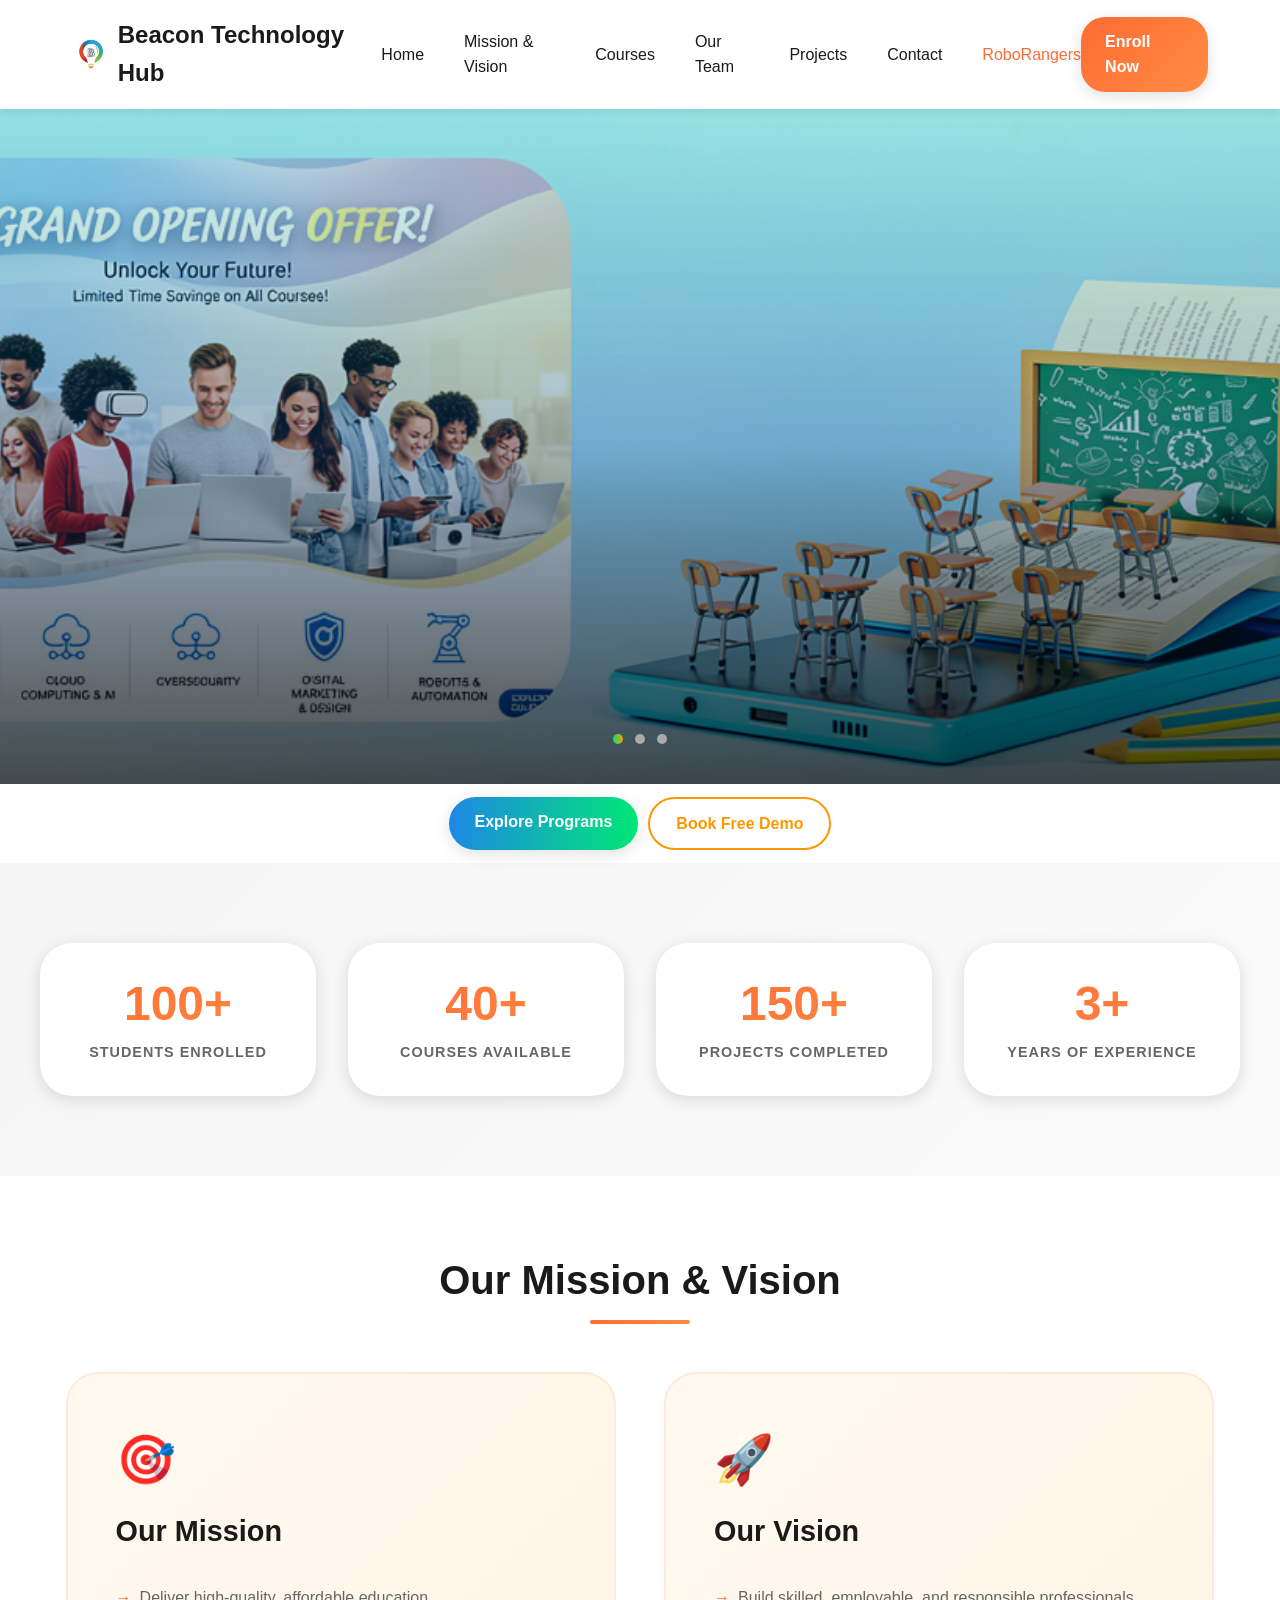
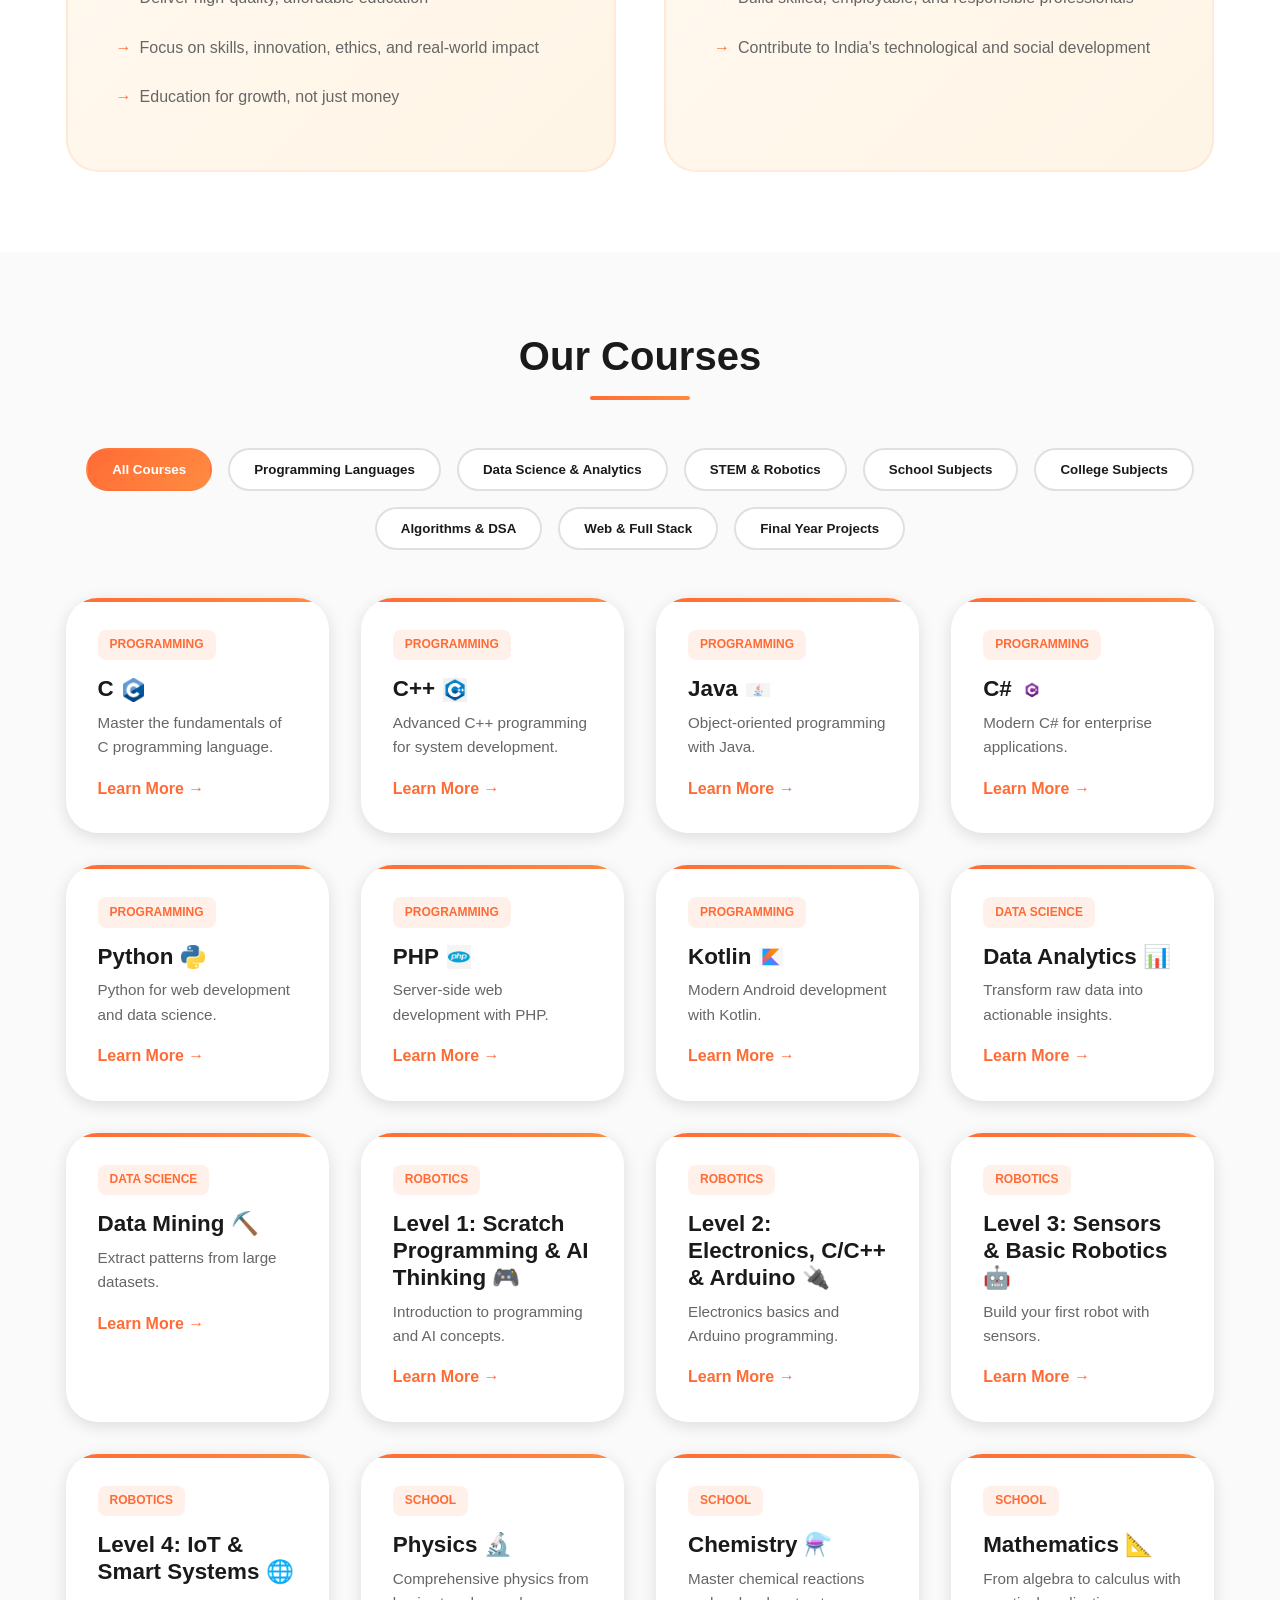
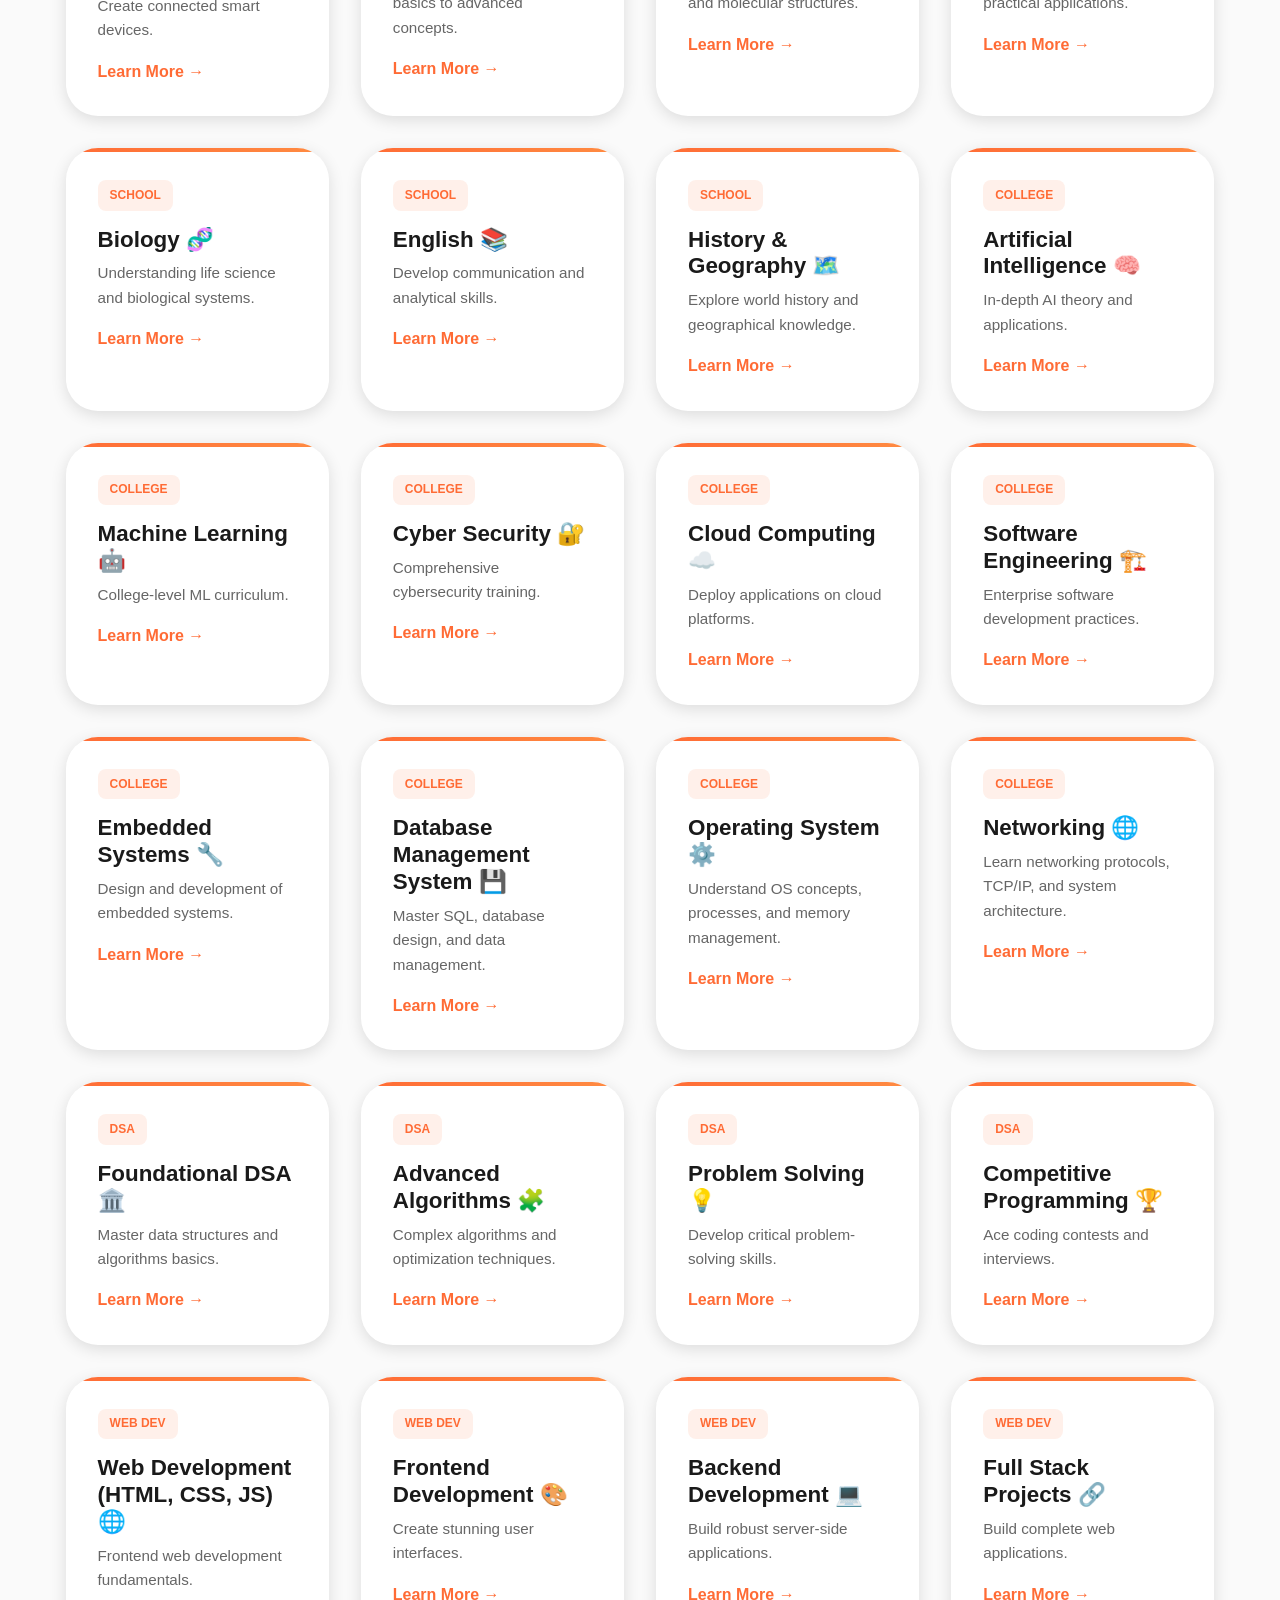
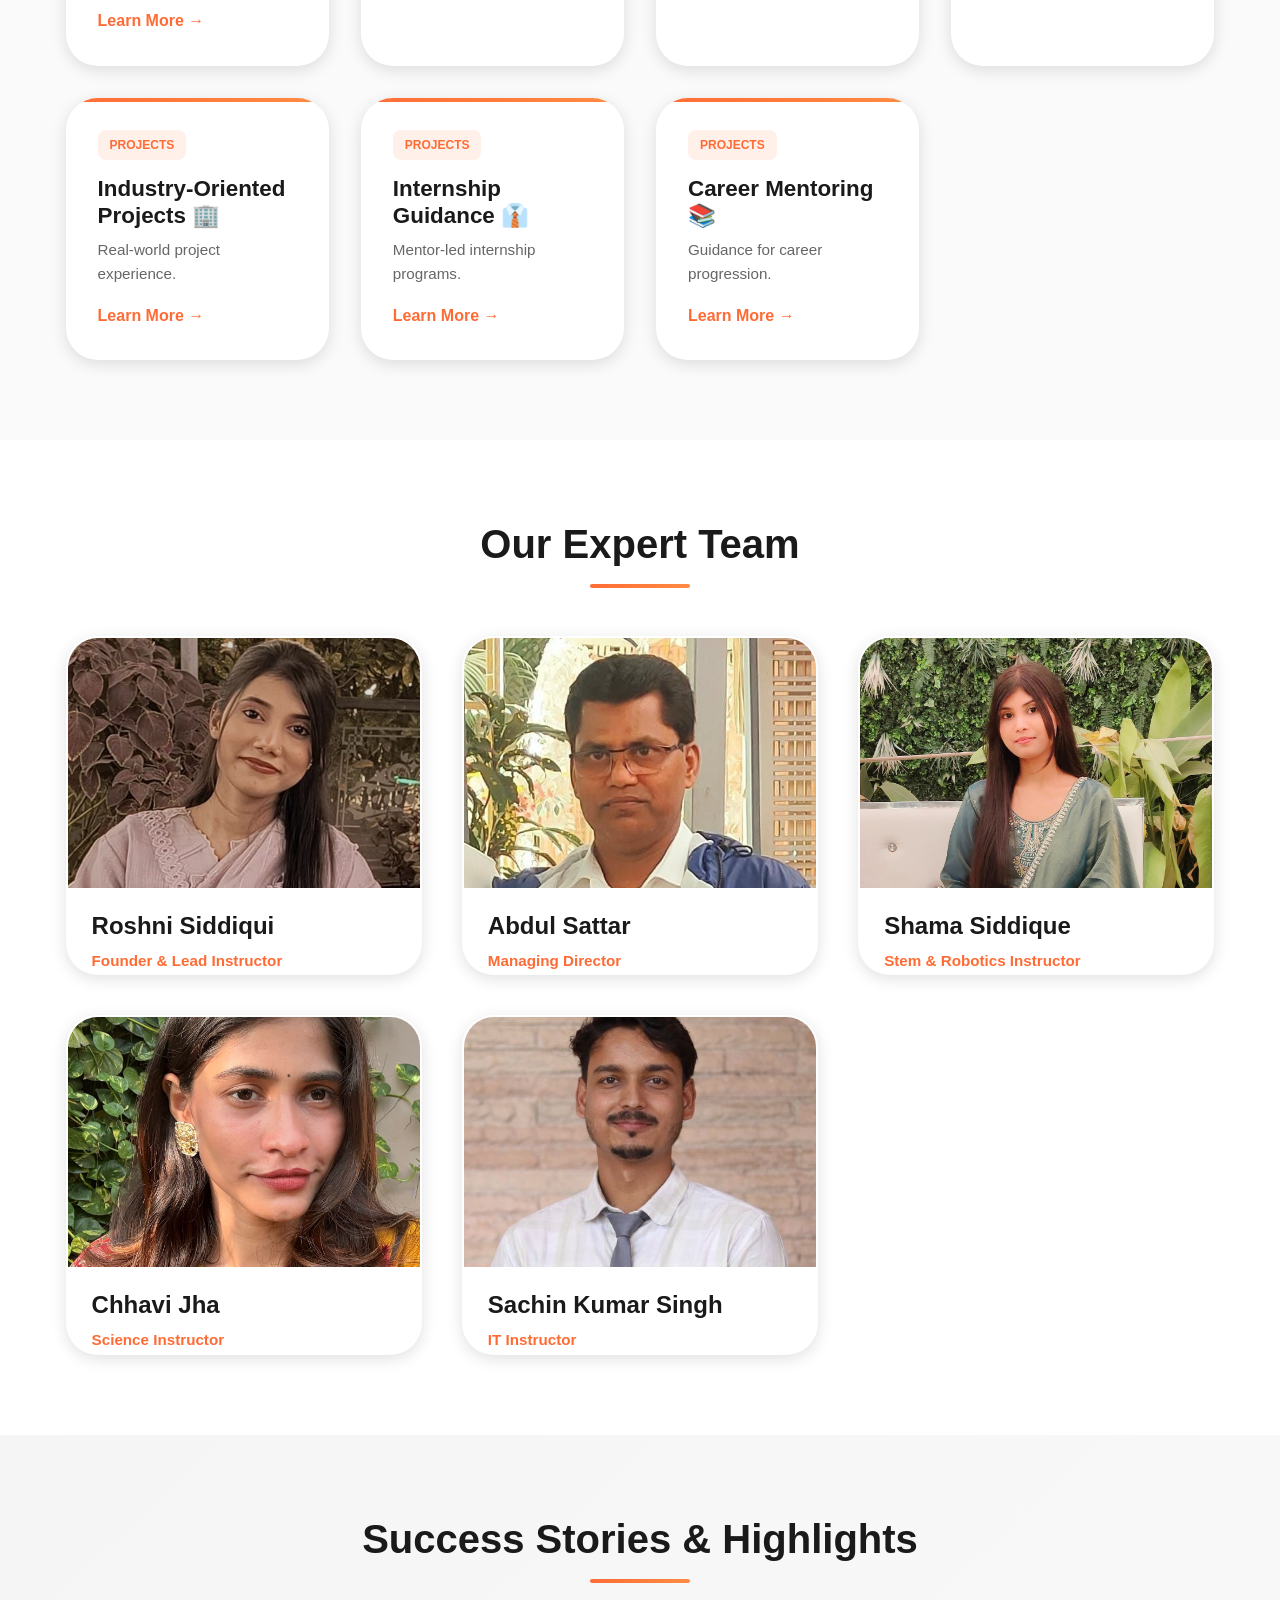
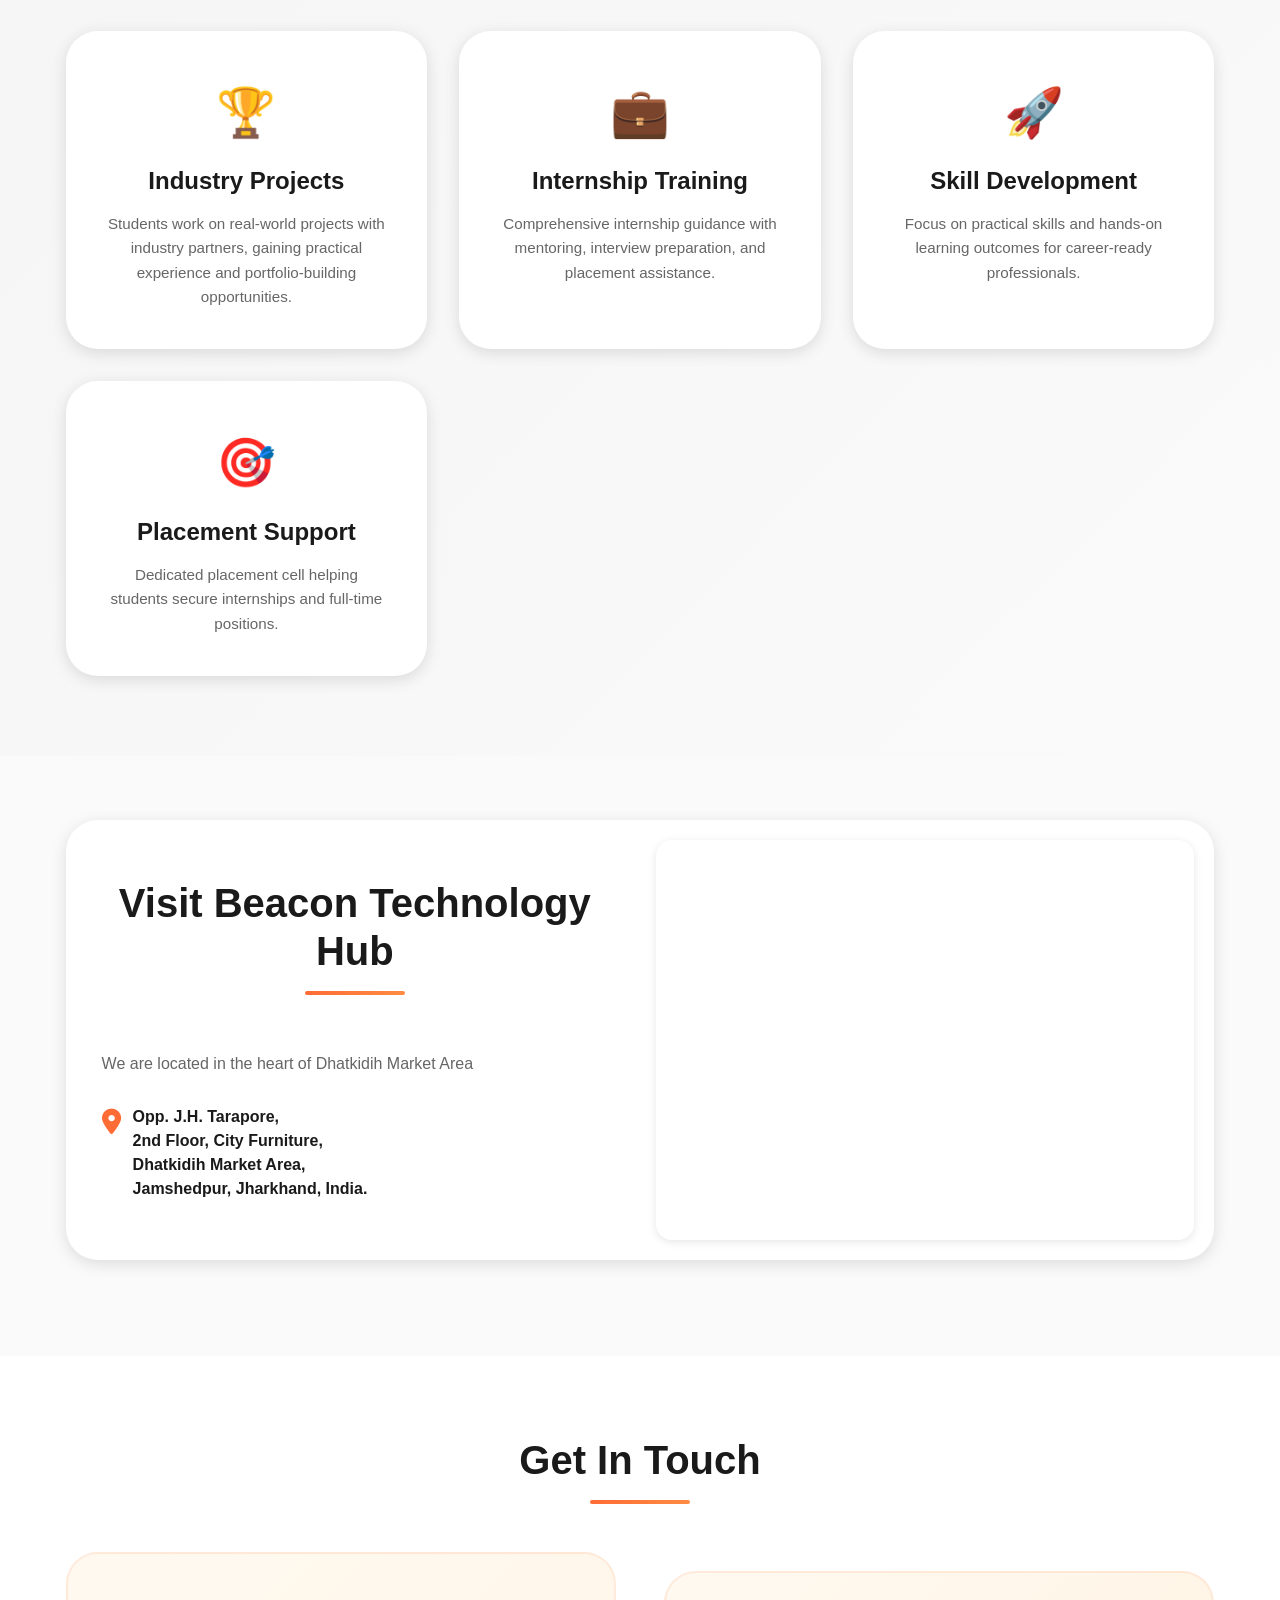
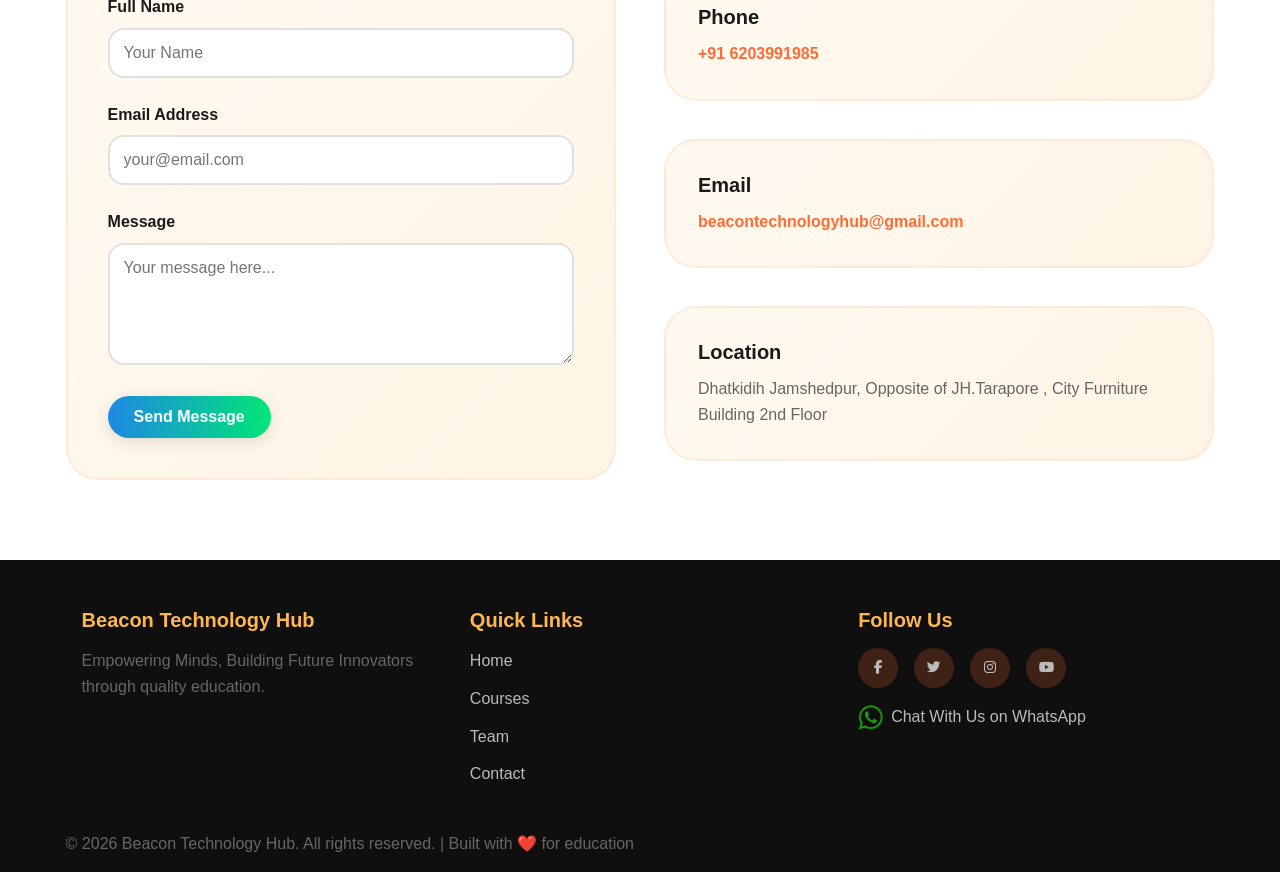
==== commit 6fe18adb: "added list" ====
--- a/index.html
+++ b/index.html
@@ -34,6 +34,7 @@
                 <li><a href="#team" class="nav-link">Our Team</a></li>
                 <li><a href="#projects" class="nav-link">Projects</a></li>
                 <li><a href="#contact" class="nav-link">Contact</a></li>
+                <li><a href="https://roborangers.beacontechnologyhub.in">RoboRangers</a></li>
             </ul>
             <a href="#contact" class="cta-btn">Enroll Now</a>
         </div>
@@ -583,3 +584,4 @@
     <script src="script.js"></script>
 </body>
 </html>
+
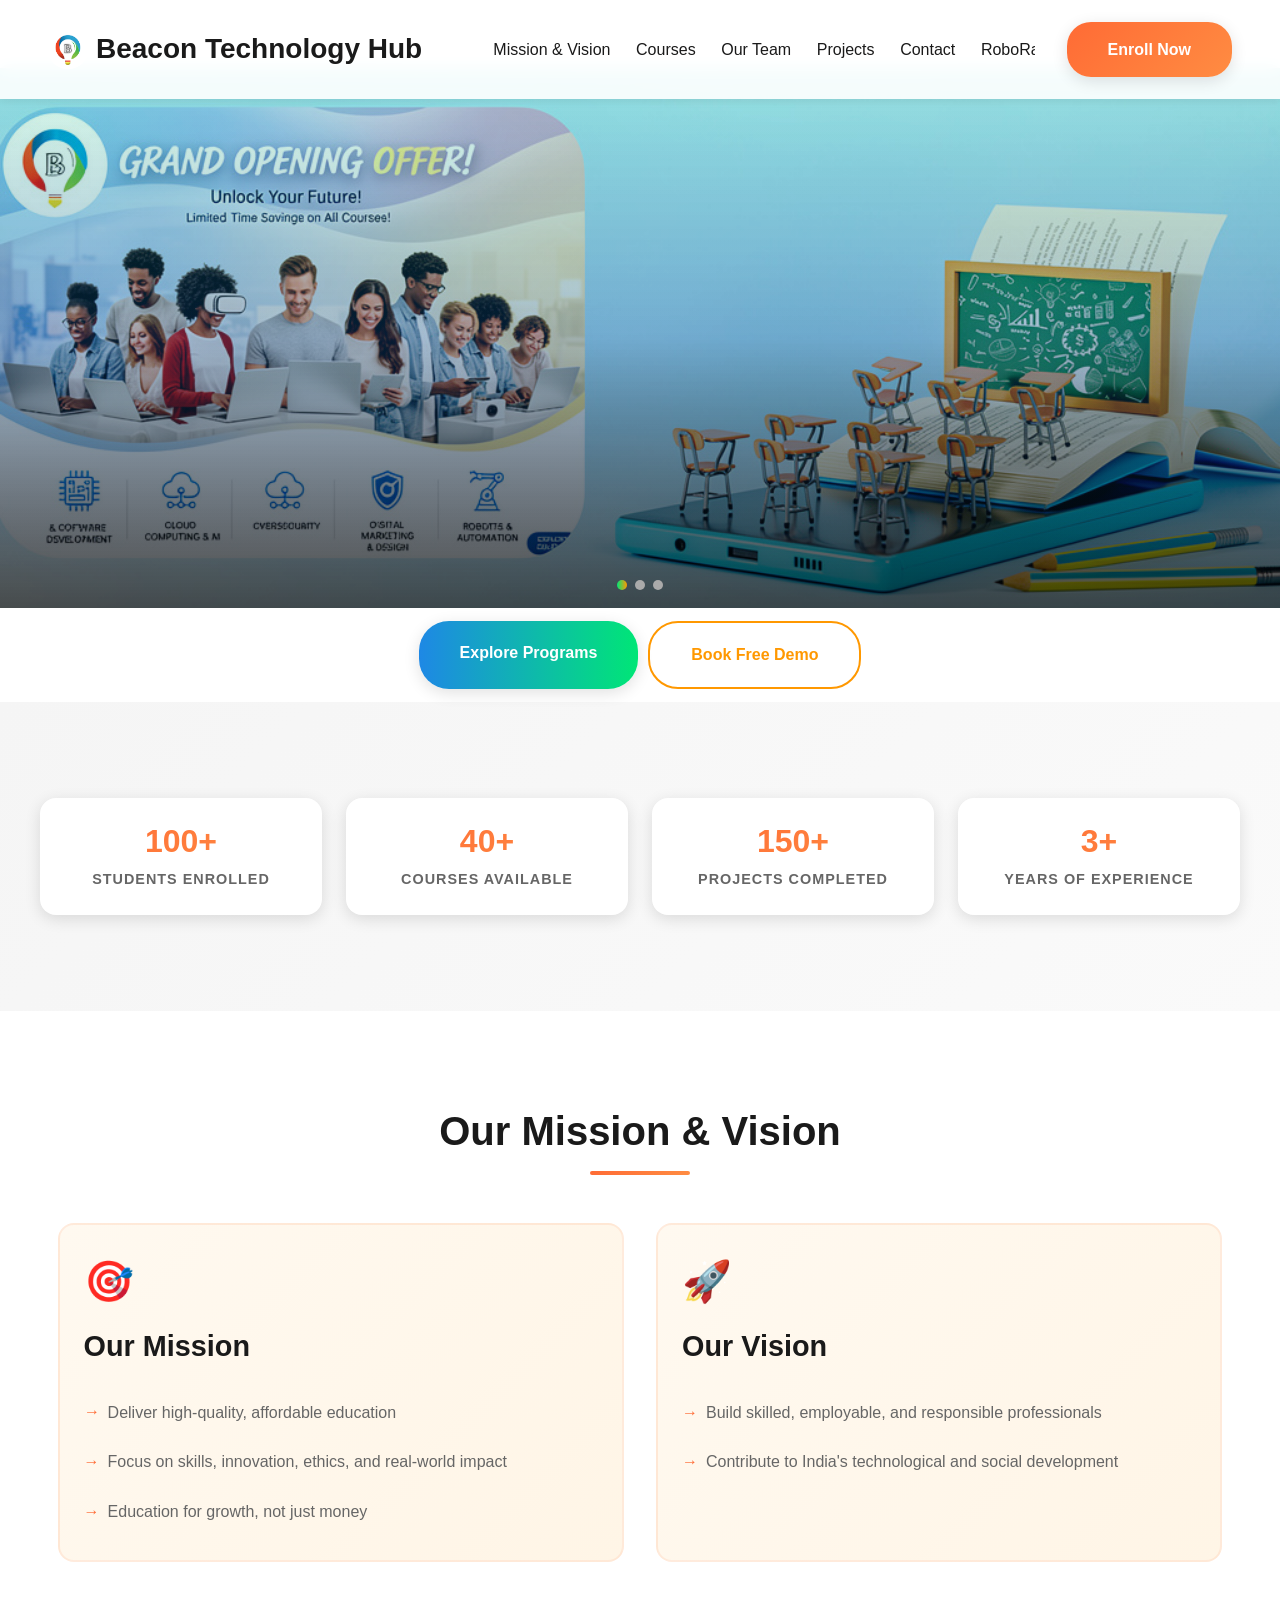
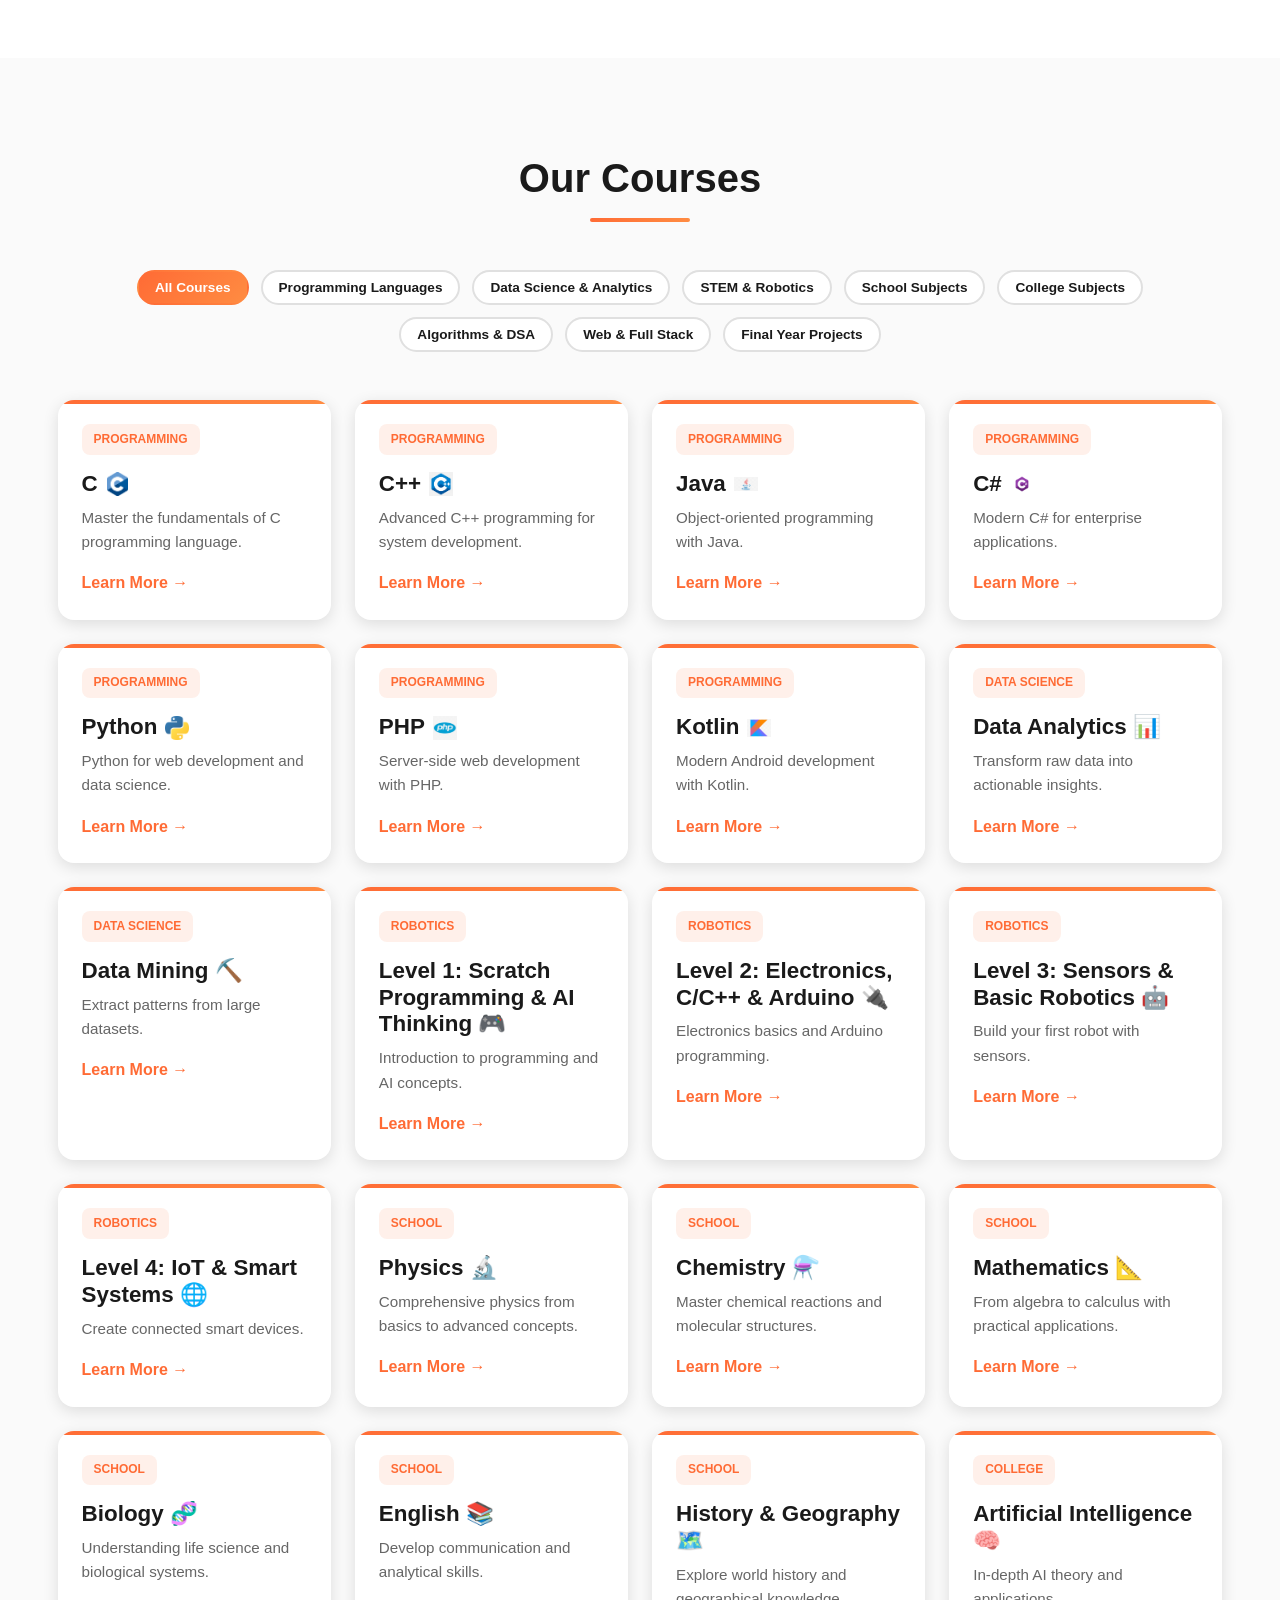
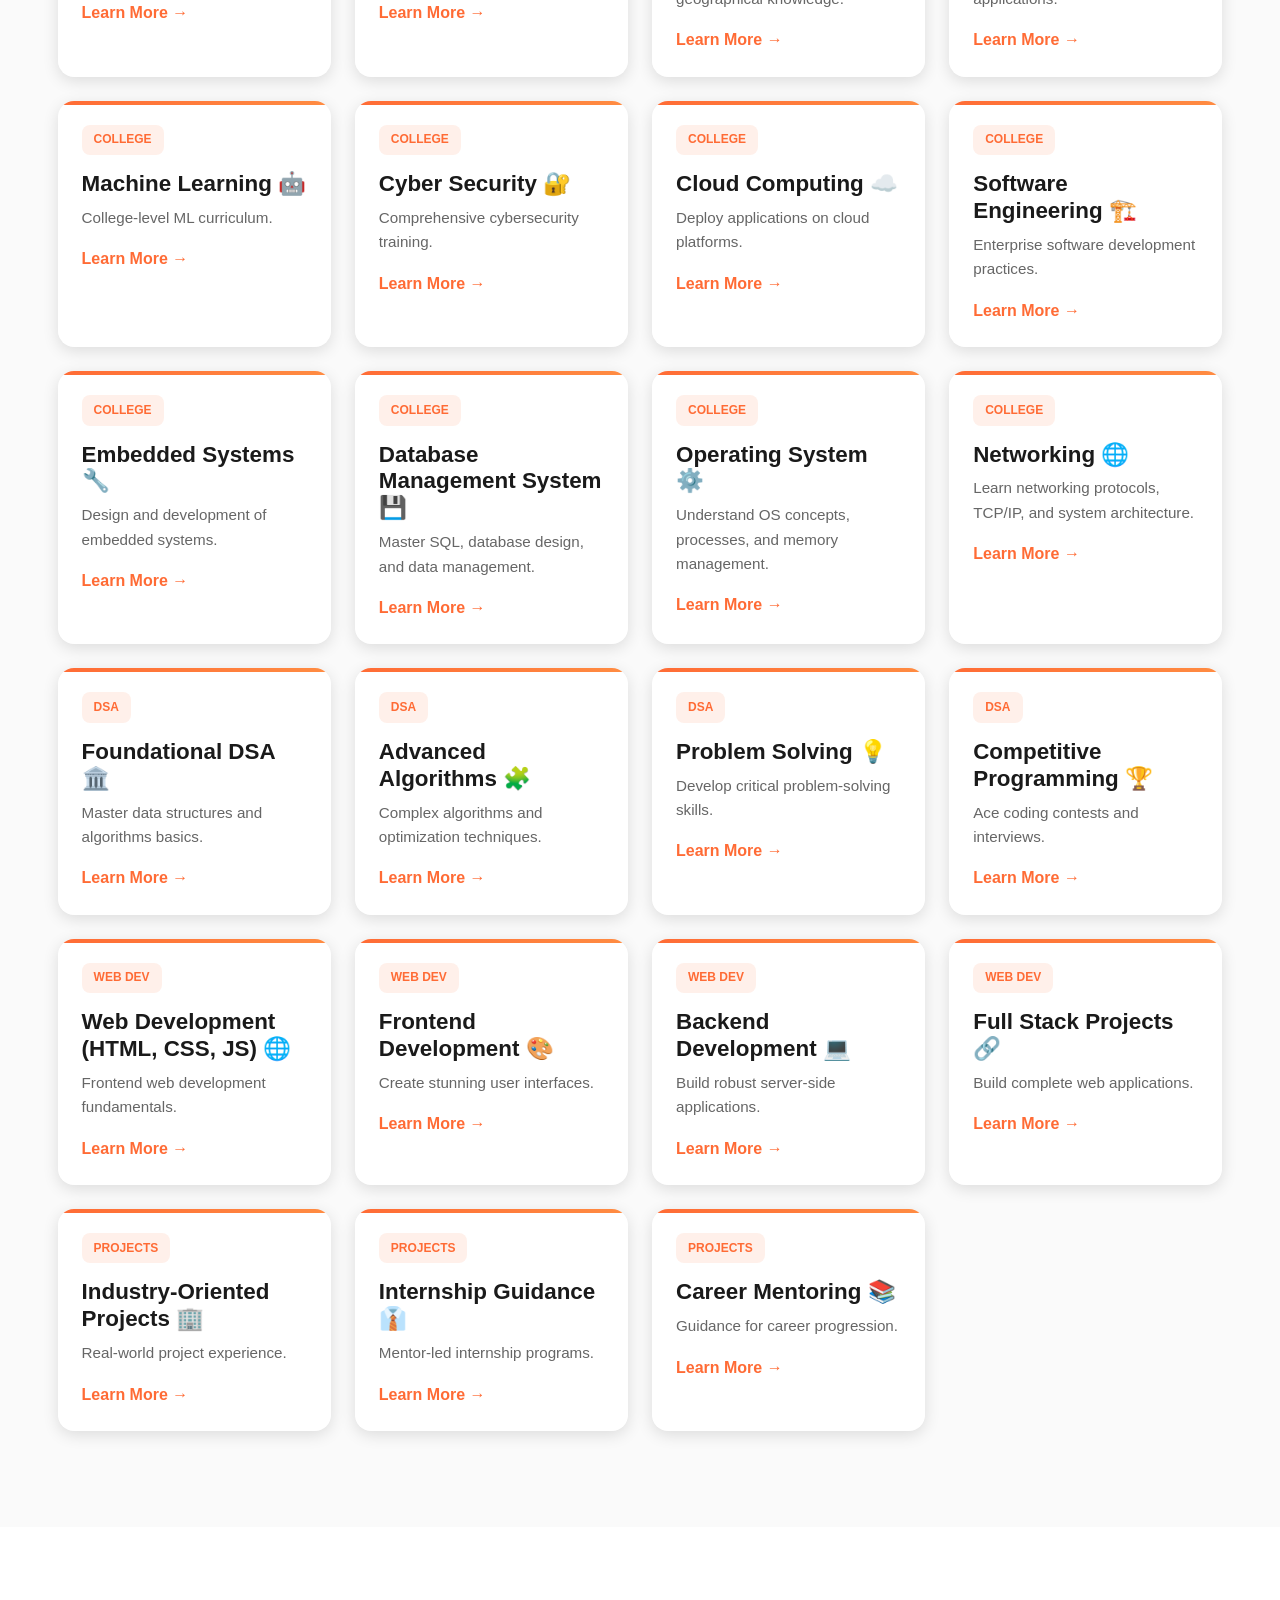
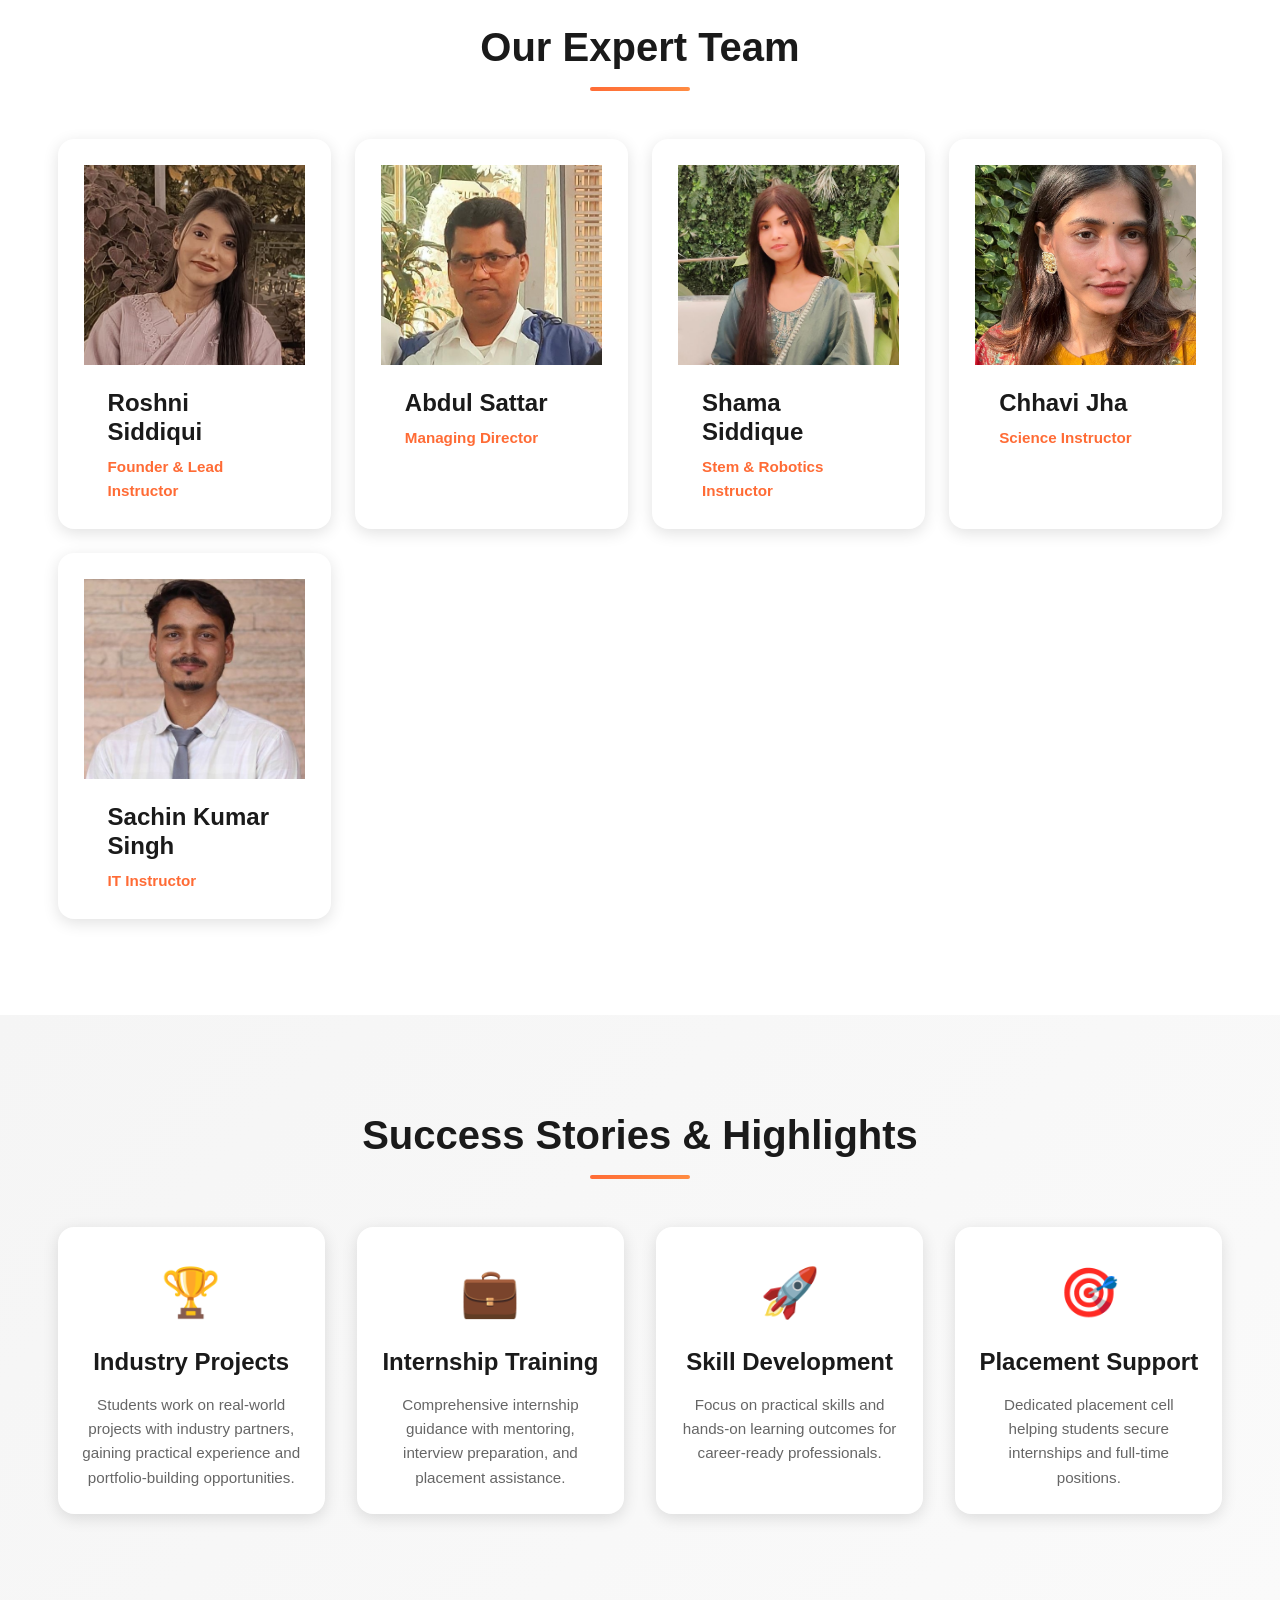
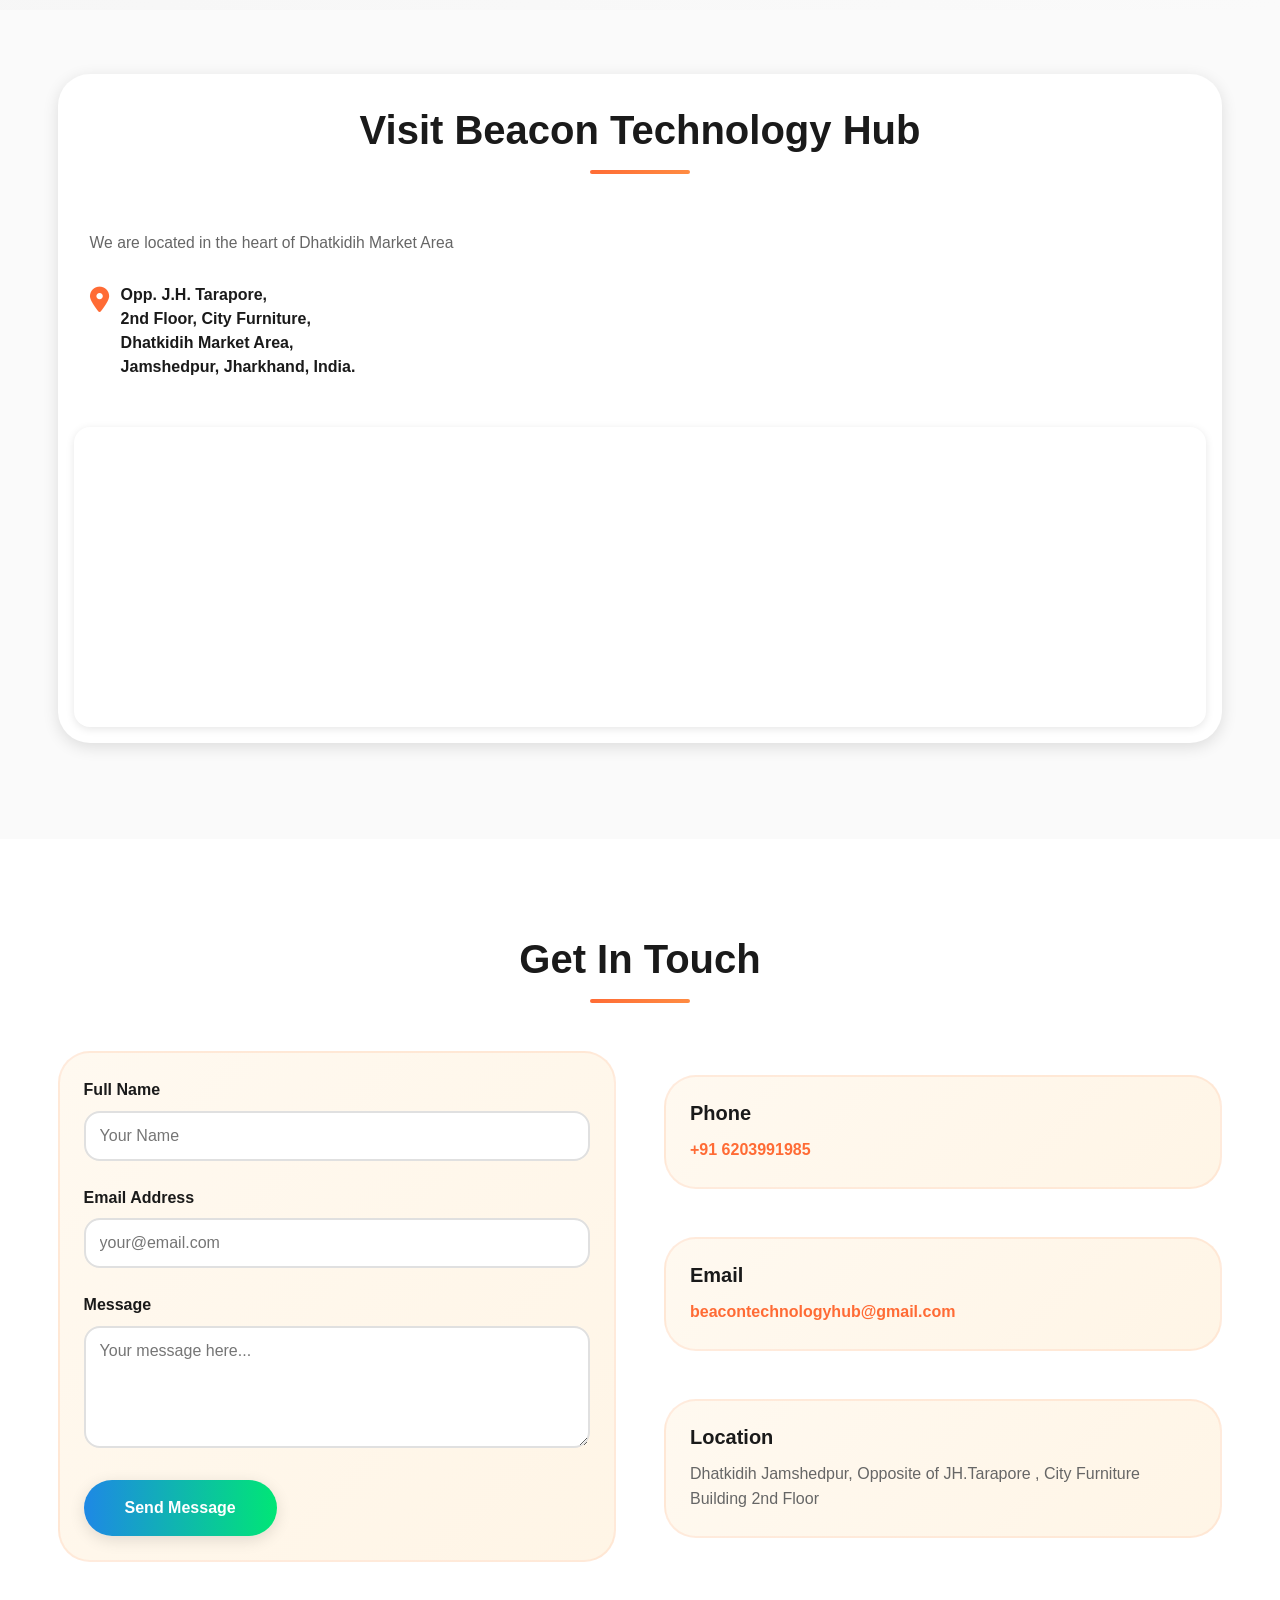
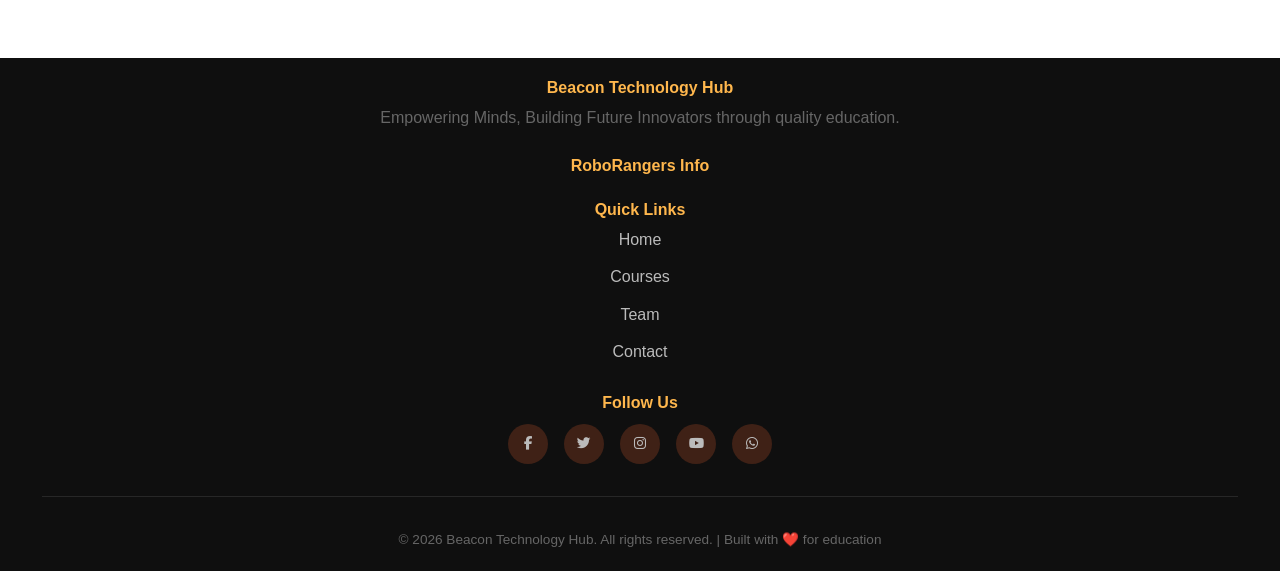
==== commit acac5673: "UPDATED" ====
--- a/index.html
+++ b/index.html
@@ -8,6 +8,10 @@
     <meta name="author" content="Beacon Technology Hub">
 
     <title>Beacon Technology Hub - Empowering Minds, Building Future Innovators</title>
+    <!-- Content Security Policy: adjust directives as needed for external resources -->
+    <meta http-equiv="Content-Security-Policy" content="default-src 'self'; img-src 'self' data:; script-src 'self' 'unsafe-inline'; style-src 'self' 'unsafe-inline' https://cdnjs.cloudflare.com; font-src 'self' https://cdnjs.cloudflare.com;">
+    <!-- Prevent clickjacking -->
+    <meta http-equiv="X-Frame-Options" content="SAMEORIGIN">
     <link rel="stylesheet" href="style.css">
     <link rel="icon" href="assets/images/final_logo.png">
     <link rel="stylesheet" href="https://cdnjs.cloudflare.com/ajax/libs/font-awesome/6.5.1/css/all.min.css">
@@ -18,30 +22,40 @@
     <!-- NAVBAR / HEADER -->
     <nav class="navbar">
         <div class="nav-container">
-            <div class="nav-logo">
-                <span class="logo-icon"></span>
-                Beacon Technology Hub
-            </div>
-            <div class="hamburger" id="hamburger">
-                <span></span>
-                <span></span>
-                <span></span>
-            </div>
+            <!-- left: logo -->
+            <a href="#home" class="nav-logo">
+                <span class="logo-icon" aria-hidden="true"></span>
+                <span class="logo-text">Beacon Technology Hub</span>
+            </a>
+
+            <!-- center: links -->
             <ul class="nav-menu" id="navMenu">
                 <li><a href="#home" class="nav-link">Home</a></li>
-                <li><a href="#mission" class="nav-link">Mission & Vision</a></li>
+                <li><a href="#mission" class="nav-link">Mission &amp; Vision</a></li>
                 <li><a href="#courses" class="nav-link">Courses</a></li>
                 <li><a href="#team" class="nav-link">Our Team</a></li>
                 <li><a href="#projects" class="nav-link">Projects</a></li>
                 <li><a href="#contact" class="nav-link">Contact</a></li>
-                <li><a href="https://roborangers.beacontechnologyhub.in">RoboRangers</a></li>
+                <li><a href="https://roborangers.beacontechnologyhub.in" class="nav-link">RoboRangers</a></li>
+                <!-- mobile-only CTA inside menu -->
+                <li class="nav-cta-mobile"><a href="#contact" class="cta-btn" >Enroll Now</a></li>
             </ul>
-            <a href="#contact" class="cta-btn">Enroll Now</a>
+
+            <!-- right: CTA (desktop) -->
+            <a href="#contact" class="cta-btn nav-cta-desktop">Enroll Now</a>
+
+            <!-- hamburger toggle -->
+            <button class="hamburger" id="hamburger" aria-label="Toggle navigation" aria-controls="navMenu" aria-expanded="false">
+                <span></span>
+                <span></span>
+                <span></span>
+            </button>
         </div>
     </nav>
 
    <!-- HERO IMAGE SLIDER -->
-<section class="hero-slider">
+<!-- home anchor: target for nav logo and home link -->
+<section id="home" class="hero-slider">
   <div class="slides">
     <div class="slide active" style="background-image:url('assets/images/slide1.jpeg')"></div>
     <div class="slide" style="background-image:url('assets/images/slide2.png')"></div>
@@ -523,7 +537,7 @@
                     </div>
                     <div class="contact-item">
                         <h4>Email</h4>
-                        <p><a href="mailto:beacontechnologyhub@gmail.com">beacontechnologyhub@gmail.com</a></p>
+                        <p><a class="cloak-email" data-user="beacontechnologyhub" data-domain="gmail.com" href="#">[email protected]</a></p>
                     </div>
                     <div class="contact-item">
                         <h4>Location</h4>
@@ -541,6 +555,7 @@
                 <div class="footer-section">
                     <h4>Beacon Technology Hub</h4>
                     <p>Empowering Minds, Building Future Innovators through quality education.</p>
+                    <br> <a href="roborangers.html"><h4>RoboRangers Info</h4></a>
                 </div>
                 <div class="footer-section">
                     <h4>Quick Links</h4>
@@ -567,9 +582,8 @@
                             <i class="fab fa-youtube"></i>
                         </a>
 
-                        <a href="https://wa.me/916203991985" target="_blank" style="display: flex; align-items: center; gap: 8px; text-decoration: none;">
-                            <img src="assets/icons/whatsapp.jpg " width="25" height="30">
-                            <span>Chat With Us on WhatsApp</span>
+                        <a href="https://wa.me/916203991985" class="social-link" aria-label="WhatsApp">
+                            <i class="fab fa-whatsapp"></i>
                         </a>
 
                     </div>
@@ -582,6 +596,19 @@
     </footer>
 
     <script src="script.js"></script>
+
+    <!--
+        PROTECTION GUIDELINES (front-end only):
+        * Add class "image-protect" around any <img> you want to deter users from downloading.
+        * Add class "protected-video" to <video> tags; the JS will hide right-click and download controls.
+        * Use the .no-select utility on any text blocks you wish to make non-selectable.
+        * Watermarks: place a <span class="watermark">Your Watermark</span> inside a relative container.
+        * Cloak email addresses using <a class="cloak-email" data-user="name" data-domain="domain.com"></a>.
+        * CSP meta above helps guard against XSS; for real projects set headers on the server.
+        * X-Frame-Options header is also recommended (shown above).
+        * Videos should ideally be streamed/signed from a CDN; frontend alone can't block URL access.
+        * Protect forms on server-side with rate limiting / validation.
+        * Always serve over HTTPS and enable HSTS on your host.
+    -->
 </body>
 </html>
-
--- a/style.css
+++ b/style.css
@@ -45,6 +45,10 @@
     overflow-x: hidden;
 }
 
+body.menu-open {
+    overflow: hidden;
+}
+
 /* TYPOGRAPHY */
 h1, h2, h3, h4, h5, h6 {
     font-weight: 700;
@@ -102,7 +106,18 @@
 
 .btn-primary:hover {
     transform: translateY(-2px);
-    box-shadow: 0 8px 20px rgba(255, 107, 53, 0.3);
+    box-shadow: 0 8px 20px rgb(116, 34, 34);
+    color: #fff;
+}
+
+/* CTA button premium hover/scale */
+.cta-btn {
+    transition: transform 0.2s ease, box-shadow 0.2s ease;
+}
+.cta-btn:hover,
+.cta-btn:focus {
+    transform: scale(1.05);
+    box-shadow: var(--shadow-lg);
 }
 
 .btn-secondary {
@@ -118,69 +133,206 @@
 }
 
 /* ========================================
-   NAVBAR / HEADER
+   NAVBAR / HEADER (refactored)
    ======================================== */
 
+:root {
+    --navbar-height: 68px; /* consistent across devices */
+}
+
+/* prevent content from jumping under the fixed header */
+body {
+    padding-top: var(--navbar-height);
+}
+
 .navbar {
-    position: sticky;
-    top: 0;
-    background: #ffffff;
-    box-shadow: 0 2px 8px rgba(0, 0, 0, 0.1);
+    position: fixed;
+    inset: 0 0 auto 0;
+    height: 11%;
+    width: 100%;
+    background: rgba(255, 255, 255, 0.9);
+    backdrop-filter: blur(8px);
+    box-shadow: 0 2px 8px rgba(0,0,0,0.08);
     z-index: 1000;
-    padding: 1rem 0;
+    transition: background 0.3s ease, box-shadow 0.3s ease;
+    display: flex;
+    align-items: center;
+}
+
+.navbar.scrolled {
+    background: rgba(255,255,255,0.95);
+    box-shadow: 0 4px 16px rgba(0,0,0,0.12);
 }
 
 .nav-container {
-    max-width: 1200px;
+    max-width: 1430px; /* expanded to reduce potential overlap */
+    width: 100%;
     margin: 0 auto;
-    padding: 0 2rem;
-    display: flex;
+    display: flex;
+    align-items: center;
     justify-content: space-between;
-    align-items: center;
+    padding: 0 clamp(1rem, 4vw, 3rem);
+    gap: clamp(1rem, 4vw, 2rem);
+    min-height: var(--navbar-height);
+    position: relative; /* container reference for any absolute children */
 }
 
 .nav-logo {
-    font-size: 1.5rem;
+    font-size: clamp(1.25rem, 2.5vw, 1.75rem);
     font-weight: 700;
     color: var(--text-dark);
     display: flex;
     align-items: center;
     gap: 0.5rem;
+    white-space: nowrap;
+    flex-shrink: 0; /* prevent logo from shrinking under pressure */
+    margin-right: clamp(0.5rem, 2vw, 1rem);
 }
 
 .logo-icon {
-    font-size: 1.8rem;
+    width: 40px;
+    height: 40px;
     background-image: url("assets/images/final_logo.png");
     background-size: contain;
     background-repeat: no-repeat;
-    width: 40px;
-    height: 40px;
 }
 
 .nav-menu {
     display: flex;
     list-style: none;
-    gap: 2.5rem;
+    gap: clamp(1rem, 2vw, 2.5rem);
     align-items: center;
-}
+    margin: 0;
+    padding: 0 0.5rem; /* small horizontal padding to keep first/last items visible */
+    flex: 1 1 auto; /* grow/shrink; let container space evenly */
+    min-width: 0; /* allow shrinking to avoid overflow */
+    justify-content: center;
+    overflow-x: auto; /* scroll if too tight */
+    -webkit-overflow-scrolling: touch;
+}
+
+/* hide scrollbar on WebKit */
+.nav-menu::-webkit-scrollbar { display: none; }
+/* hide scrollbar on Firefox */
+.nav-menu { scrollbar-width: none; }
 
 .nav-link {
     color: var(--text-dark);
     font-weight: 500;
     position: relative;
-    transition: var(--transition);
+    transition: color 0.2s ease;
+    white-space: nowrap;
+    font-size: clamp(0.9rem, 1.8vw, 1rem);
+    flex-shrink: 0; /* do not compress text content */
+}
+
+.nav-link:hover,
+.nav-link:focus {
+    color: var(--primary-orange);
 }
 
 .nav-link::after {
     content: '';
     position: absolute;
-    bottom: -5px;
+    bottom: -4px;
     left: 0;
     width: 0;
     height: 2px;
     background: var(--primary-orange);
-    transition: var(--transition);
-}
+    transition: width 0.3s ease;
+}
+
+.nav-link.active::after {
+    width: 100%;
+}
+
+/* CTA button helpers */
+.nav-cta-desktop { display: inline-block; flex-shrink: 0; }
+.nav-cta-mobile { display: none; }
+
+/* hamburger */
+.hamburger {
+    display: none;
+    flex-direction: column;
+    justify-content: space-between;
+    width: 24px;
+    height: 20px;
+    background: transparent;
+    border: none;
+    cursor: pointer;
+    padding: 0;
+}
+
+.hamburger span {
+    display: block;
+    height: 2px;
+    background: var(--text-dark);
+    border-radius: 1px;
+    transition: transform 0.3s ease, opacity 0.3s ease;
+}
+
+.hamburger.active span:nth-child(1) {
+    transform: rotate(45deg) translate(4px, 4px);
+}
+
+.hamburger.active span:nth-child(2) {
+    opacity: 0;
+}
+
+.hamburger.active span:nth-child(3) {
+    transform: rotate(-45deg) translate(4px, -4px);
+}
+
+/* MOBILE MENU (slide-in from right) */
+@media (max-width: 767px) {
+    .nav-menu {
+        position: fixed;
+        top: 0;
+        right: 0;
+        height: 100vh;
+        width: 260px;
+        background: rgba(255,255,255,0.97);
+        backdrop-filter: blur(8px);
+        flex-direction: column;
+        align-items: flex-start;
+        padding: 4rem 1.5rem 1.5rem;
+        gap: 1.75rem;
+        transform: translateX(100%);
+        transition: transform 0.3s ease;
+        z-index: 1001;
+    }
+    .nav-menu.active {
+        transform: translateX(0);
+    }
+    .nav-cta-mobile { display: block; width: 100%; }
+    .nav-cta-desktop { display: none; }
+    .hamburger { display: flex; }
+}
+
+/* TABLET ADJUSTMENTS */
+@media (min-width: 768px) and (max-width: 1023px) {
+    .nav-menu {
+        gap: clamp(0.75rem, 1.8vw, 1.5rem);
+    }
+    .nav-link { font-size: clamp(0.85rem, 1.6vw, 0.95rem); }
+}
+
+/* desktop & tablet: keep nav-menu flexible and centered via flexbox */
+.nav-menu {
+    flex: 1 1 auto; /* allow shrinking but remain centered */
+    min-width: 0; /* enable proper shrinking without overflow */
+    justify-content: center;
+}
+
+@media (min-width: 768px) {
+    .nav-menu { gap: clamp(1rem, 2vw, 2.5rem); }
+}
+
+@media (min-width: 1024px) {
+    .nav-menu { gap: clamp(1.5rem, 2vw, 3rem); }
+}
+
+
 
 .nav-link:hover::after {
     width: 100%;
@@ -189,11 +341,24 @@
 .cta-btn {
     background: linear-gradient(135deg, var(--primary-orange), var(--secondary-orange));
     color: white;
-    padding: 0.75rem 1.5rem;
+    padding: 0.5rem clamp(1rem, 2vw, 1.5rem);
     border-radius: var(--radius-lg);
     font-weight: 600;
     box-shadow: var(--shadow-md);
     transition: var(--transition);
+    display: inline-flex;
+    align-items: center;
+    justify-content: center;
+    line-height: 1;
+    white-space: nowrap;
+    margin-left: 0; /* spacing handled by nav-cta-desktop */
+    height: auto;
+    width: auto;
+}
+
+/* separate spacing for desktop CTA to avoid affecting mobile menu */
+.nav-cta-desktop .cta-btn {
+    margin-left: clamp(1rem, 2vw, 2rem);
 }
 
 .cta-btn:hover {
@@ -1136,6 +1301,8 @@
         gap: 3rem;
         max-width: 1200px;
         margin: 0 auto 2rem;
+        /* justify-content: center; */
+        justify-items: center;
     }
 
     .footer-section h4 {
@@ -1186,7 +1353,7 @@
         transform: scale(1.1);
     } 
 
-    /* .footer-bottom {
+     .footer-bottom {
         text-align: center;
         padding-top: 2rem;
         border-top: 1px solid rgba(255, 255, 255, 0.1);
@@ -1228,312 +1395,173 @@
     }
 
 /* ========================================
-   RESPONSIVE DESIGN (Mobile-First)
+   MOBILE-FIRST RESPONSIVE STYLES
    ======================================== */
 
-@media (max-width: 768px) {
-    /* NAVBAR */
-    .nav-menu {
-        position: fixed;
-        left: -100%;
-        top: 70px;
-        flex-direction: column;
-        background: white;
-        width: 100%;
-        text-align: center;
-        transition: 0.3s;
-        gap: 1.5rem;
-        padding: 2rem 0;
-        box-shadow: var(--shadow-lg);
-    }
-
-    .nav-menu.active {
-        left: 0;
-    }
-
-    .hamburger {
-        display: flex;
-    }
-
-    .cta-btn {
-        display: none;
-    }
-
-    /* HERO */
-    .hero {
-        min-height: auto;
-        padding: 2rem 1rem;
-    }
-
-    .hero-title {
-        font-size: 2rem;
-    }
-
-    .hero-subtitle {
-        font-size: 1rem;
-    }
-
-    .hero-buttons {
-        flex-direction: column;
-    }
-
-    .hero-buttons .btn {
-        width: 100%;
-    }
-
-    /* TYPOGRAPHY */
-    h1 { font-size: 2rem; }
-    h2 { font-size: 1.75rem; }
-    h3 { font-size: 1.25rem; }
-
-    /* CONTAINER PADDING */
-    .container {
-        padding: 0 1rem;
-    }
-
-    /* STATS */
-    .stats-container {
-        grid-template-columns: repeat(auto-fit, minmax(150px, 1fr));
-        gap: 1rem;
-    }
-
-    .stat-card {
-        padding: 1.5rem;
-    }
-
-    .stat-number {
-        font-size: 2rem;
-    }
-
-    /* MISSION */
-    .mission-grid {
-        gap: 1.5rem;
-    }
-
-    .mission-card {
-        padding: 1.5rem;
-    }
-
-    /* COURSES */
-    .courses-grid {
-        grid-template-columns: repeat(auto-fill, minmax(200px, 1fr));
-        gap: 1.5rem;
-    }
-
-    .filter-buttons {
-        gap: 0.75rem;
-    }
-
-    .filter-btn {
-        padding: 0.5rem 1rem;
-        font-size: 0.85rem;
-    }
-
-    /* TEAM */
-    .team-grid {
-        grid-template-columns: repeat(auto-fit, minmax(200px, 1fr));
-        gap: 1.5rem;
-    }
-
-    .team-image {
-        height: 200px;
-        font-size: 3.5rem;
-    }
-
-    /* PROJECTS */
-    .projects-grid {
-        grid-template-columns: repeat(auto-fit, minmax(200px, 1fr));
-    }
-
-    /* CONTACT */
-    .contact-wrapper {
+/* base mobile adjustments */
+:root {
+    --fade-distance: 3rem; /* used by keyframes */
+    --hero-content-top: 55%;
+}
+
+
+/* base hero tweaks */
+.hero-slider {
+    height: clamp(220px, 36vh, 420px);
+}
+.hero-content {
+    top: var(--hero-content-top);
+    padding: 0 0.75rem;
+}
+.hero-title {
+    font-size: clamp(1.25rem, 5vw, 2rem);
+    margin-bottom: 8px;
+}
+.hero-subtitle {
+    font-size: clamp(0.8rem, 2.4vw, 1rem);
+    max-width: 95%;
+}
+.slider-dots { bottom: 18px; gap: 8px; }
+
+/* grid/spacing defaults for mobile */
+.stats-container { grid-template-columns: repeat(auto-fit, minmax(150px, 1fr)); gap: 1rem; }
+.stat-card { padding: 1.5rem; }
+.stat-number { font-size: 2rem; }
+.mission-grid { gap: 1.5rem; }
+.mission-card { padding: 1.5rem; }
+.courses-grid { grid-template-columns: repeat(auto-fill, minmax(200px, 1fr)); gap: 1.5rem; }
+.filter-buttons { gap: 0.75rem; }
+.filter-btn { padding: 0.5rem 1rem; font-size: 0.85rem; }
+.team-grid { grid-template-columns: repeat(auto-fit, minmax(200px, 1fr)); gap: 1.5rem; }
+.team-image { height: 200px; font-size: 3.5rem; }
+.projects-grid { grid-template-columns: repeat(auto-fit, minmax(200px, 1fr)); }
+.contact-wrapper { grid-template-columns: 1fr; gap: 2rem; }
+.contact-form,
+.contact-item { padding: 1.5rem; }
+.mission-icon { font-size: 2.5rem; }
+.footer-content { grid-template-columns: 1fr; gap: 2rem; }
+.footer-section { text-align: center; }
+
+/* larger-screen adjustments */
+@media (min-width: 481px) {
+    /* tablet-up - gently increase spacings and grid widths */
+    :root {
+        --fade-distance: 4rem;
+        --hero-content-top: 60%;
+    }
+    .stats-container { grid-template-columns: repeat(auto-fit, minmax(180px, 1fr)); gap: 1.5rem; }
+    .mission-grid { gap: 2rem; }
+    .courses-grid { grid-template-columns: repeat(auto-fill, minmax(220px, 1fr)); }
+    .team-grid { grid-template-columns: repeat(auto-fit, minmax(240px, 1fr)); }
+    .projects-grid { grid-template-columns: repeat(auto-fit, minmax(240px, 1fr)); }
+    /* location section adjustments previously under max-width:768 */
+    .location-card {
         grid-template-columns: 1fr;
-        gap: 2rem;
-    }
-
-    FOOTER
-    .footer-content {
-        grid-template-columns: 1fr;
-        gap: 2rem;
-    }
-
-    .footer-section {
-        text-align: center;
-    }
-}
-
-@media (max-width: 480px) {
-    /* mobile variable overrides */
+        padding: 1rem;
+    }
+    .map-wrapper iframe { height: 300px; }
+    .location-subtitle { font-size: 0.98rem; }
+}
+
+@media (min-width: 769px) {
+    /* laptop/desktop */
     :root {
-        --fade-distance: 10px;
-        --hero-content-top: 56%;
-    }
-    /* HERO */
-    .hero {
-        padding: 1.5rem 1rem;
-    }
-
-    .hero-title {
-        font-size: 1.5rem;
-    }
-
-    .hero-subtitle {
-        font-size: 0.9rem;
-    }
-
-    /* TYPOGRAPHY */
-    h1 { font-size: 1.5rem; }
-    h2 { font-size: 1.25rem; }
-    h3 { font-size: 1rem; }
-    p { font-size: 0.9rem; }
-
-    /* BUTTONS */
-    .btn {
-        padding: 0.75rem 1.5rem;
-        font-size: 0.9rem;
-    }
-
-    /* SECTIONS PADDING */
-    .stats,
-    .mission-vision,
-    .courses,
-    .team,
-    .projects,
-    .contact,
-    .footer {
-        padding: 2.5rem 1rem;
-    }
-
-    /* STATS */
-    .stat-number {
-        font-size: 1.75rem;
-    }
-
-    .stat-label {
-        font-size: 0.8rem;
-    }
-
-    /* COURSES GRID */
-    .courses-grid {
-        grid-template-columns: 1fr;
-    }
-
-    .filter-buttons {
-        flex-direction: column;
-    }
-
-    .filter-btn {
-        width: 100%;
-    }
-
-    /* TEAM GRID */
-    .team-grid {
-        grid-template-columns: 1fr;
-    }
-
-    /* CONTACT */
-    .contact-form,
-    .contact-item {
-        padding: 1.5rem;
-    }
-
-    /* MISSION CARD */
-    .mission-card {
-        padding: 1rem;
-    }
-
-    .mission-icon {
-        font-size: 2.5rem;
-    }
-
-    /* FOOTER */
-    .footer-content {
-        padding: 0 1rem;
-    }
-    .social-links {
-    display: flex;
-    gap: 14px;
-    margin-top: 12px;
-    }
-
-    .social-link {
-        width: 42px;
-        height: 42px;
-        border-radius: 50%;
-        display: flex;
-        align-items: center;
-        justify-content: center;
-        background: rgba(255, 152, 0, 0.15);
-        color: #ff9800;
-        font-size: 18px;
-        transition: all 0.3s ease;
-        text-decoration: none;
-    }
-
-    .social-link:hover {
-    background: linear-gradient(135deg, #ff9800 30%, #00e676 100%);
-    color: #ffffff !important;
-    transform: translateY(-4px);
-    box-shadow: 0 10px 25px rgba(255, 152, 0, 0.4);
-    }
-
-    .social-link:hover i {
-        color: #ffffff !important;
-    }
-
-
-    .social-link:hover i {
-        transform: scale(1.15);
-    }
-
-}
-/* UTILITY CLASSES */
-@media (max-width: 768px) {
-    /* Compact header */
-    .navbar { padding: 0.45rem 0; }
-    .nav-container { padding: 0 1rem; }
-    .nav-logo { font-size: 1.05rem; }
-    .logo-icon { width: 32px; height: 32px; background-size: contain; }
-    .nav-menu { gap: 1rem; top: 58px; padding: 0.75rem 0; }
-    .nav-link { font-size: 0.95rem; }
-
-    /* Compact hero */
-    .hero-slider { height: clamp(220px, 36vh, 420px); }
-    .hero-content { top: 58%; padding: 0 0.75rem; }
-    .hero-title { font-size: clamp(1.25rem, 5vw, 2rem); margin-bottom: 8px; }
-    .hero-subtitle { font-size: clamp(0.8rem, 2.4vw, 1rem); max-width: 95%; }
-    .slider-dots { bottom: 18px; gap: 8px; }
-
-    /* Buttons smaller and tighter */
-    .btn { padding: 0.45rem 0.9rem; border-radius: 0.6rem; font-size: 0.95rem; }
-    .cta-btn, .btn-primary, .btn-secondary { padding: 0.45rem 0.9rem; border-radius: 0.6rem; }
-
-    /* Cards & grids */
-    .stat-card { padding: 1rem; border-radius: 0.6rem; }
-    .stat-number { font-size: 2rem; }
-    .mission-card, .project-card, .course-card, .team-card { padding: 0.9rem; border-radius: 0.5rem; }
-    .course-card { padding: 0.75rem; }
-    .course-badge { padding: 0.25rem 0.45rem; border-radius: 0.35rem; font-size: 0.7rem; }
-
-    /* Contact area compact */
-    .contact-wrapper { grid-template-columns: 1fr; gap: 1rem; }
-    .contact-form { padding: 1rem; border-radius: 0.5rem; }
-    .contact-item { padding: 1rem; border-radius: 0.5rem; }
-    .form-group input, .form-group textarea { padding: 0.6rem; font-size: 0.95rem; }
-
-    /* Location/map */
-    .map-wrapper iframe { height: 240px; }
-
-    /* Footer compact */
+        --fade-distance: 5rem;
+        --hero-content-top: 70%;
+    }
+    .cta-btn { display: inline-block; }
+
+    .hero-slider { height: clamp(360px, 60vh, 900px); }
+    .hero-content { padding: 0 clamp(0.5rem, 2vw, 20px); }
+
+    .btn,
+    .cta-btn,
+    .btn-primary,
+    .btn-secondary { padding: clamp(0.75rem,1.8vw,1.2rem) clamp(1.4rem,3.2vw,2.6rem); }
+    .stat-card,
+    .mission-card,
+    .project-card,
+    .course-card,
+    .team-card { padding: clamp(1rem,2vw,1.5rem); border-radius: var(--radius-md); }
+    .course-badge { padding: 0.35rem 0.75rem; border-radius: var(--radius-sm); font-size: 0.75rem; }
+    .contact-wrapper { grid-template-columns: 1fr 1fr; gap: 3rem; }
     .footer { padding: 1.25rem 1rem; }
     .footer-content { gap: 1rem; max-width: 100%; }
     .footer-section h4 { font-size: 1rem; margin-bottom: 0.5rem; }
     .footer-bottom p { font-size: 0.85rem; }
-
-    /* Prevent text scaling / overflow on mobile devices */
-    html, body { -webkit-text-size-adjust: 100%; -ms-text-size-adjust: 100%; }
-    * { max-width: 100%; box-sizing: border-box; }
-}
+}
+
+@media (min-width: 1025px) {
+    /* extra-large desktops */
+    .container { max-width: 1400px; }
+    .nav-container { padding: 0 3rem; }
+    .stats, .mission-vision, .courses, .team, .projects, .contact { padding: 6rem 2rem; }
+}
+
+/* ========================================
+   RoboRangers page overrides
+   ======================================== */
+.rr-header {
+    background: url('assets/images/header_image.jpeg') center/cover no-repeat;
+    color: #fff;
+    margin-top: 0.3rem;
+    height: 25vh;
+    min-height: 220px;
+    display: flex;
+    align-items: center;
+    justify-content: center;
+}
+.rr-section {
+    padding: 3rem 1rem;
+    max-width: 1100px;
+    margin: 0 auto;
+}
+.rr-section h2 {
+    text-align: center;
+    color: var(--primary-orange);
+    margin-bottom: 2rem;
+    font-size: clamp(1.5rem,4vw,2rem);
+}
+.rr-content-box {
+    display: grid;
+    grid-template-columns: repeat(auto-fit,minmax(250px,1fr));
+    gap: 1.5rem;
+}
+.rr-card {
+    background: white;
+    padding: 1.5rem;
+    border-radius: var(--radius-md);
+    box-shadow: var(--shadow-md);
+    transition: var(--transition);
+}
+.rr-card:hover { transform: translateY(-5px); }
+.rr-card h3 { color: var(--primary-orange); font-size: 1.25rem; margin-bottom: 0.75rem; }
+.rr-cta {
+    background-color: #bd5f00;
+    color: white;
+    text-align: center;
+    padding: 3rem 1rem;
+}
+.rr-cta a {
+    background: #ff801f;
+    color: #fff;
+    padding: 0.75rem 1.5rem;
+    text-decoration: none;
+    font-weight: bold;
+    border-radius: 0.5rem;
+    display: inline-block;
+}
+.rr-image {
+    display: block;
+    max-width: 100%;
+    height: auto;
+    margin: 1rem auto;
+    border-radius: 10px;
+}
+
+
+
+
 .text-center { text-align: center; }
 .text-dark { color: var(--text-dark); }
 .text-light { color: var(--text-light); }
@@ -1579,27 +1607,55 @@
 }
 
 /* ========================================
-   IMAGE PROTECTION
-   Lightweight client-side measures to
-   discourage right-clicking, dragging, and
-   basic long-press downloads on instructor images.
-   Note: Nothing on the web fully prevents saving
-   (users can still screenshot or inspect), but these
-   steps raise the bar for casual downloads.
+   IMAGE & MEDIA PROTECTION
+   Lightweight client-side deterrents; use classes
+   on specific elements. These do not replace proper
+   server-side access controls or DRM. For images,
+   consider using background-image + watermark.
    ======================================== */
 
-.image-protect img {
+.image-protect img,
+img.protected-image {
     -webkit-user-drag: none;
+    user-drag: none;
     -webkit-user-select: none;
     -ms-user-select: none;
     user-select: none;
     -webkit-touch-callout: none; /* iOS Safari long-press */
 }
 
-.image-protect {
-    /* keeps layout identical while signalling protection */
-    position: relative;
-}
+.protected-video {
+    pointer-events: none; /* discourage right-click */
+}
+
+/* reusable utility classes */
+.no-select {
+    -webkit-user-select: none;
+    -moz-user-select: none;
+    -ms-user-select: none;
+    user-select: none;
+}
+
+/* watermarks - place inside a relative parent */
+.watermark {
+    position: absolute;
+    top: 50%;
+    left: 50%;
+    transform: translate(-50%, -50%);
+    opacity: 0.25;
+    pointer-events: none;
+    font-size: clamp(2rem, 5vw, 4rem);
+    color: rgba(255,255,255,0.6);
+    white-space: nowrap;
+    z-index: 10;
+}
+
+/* server-side notes (comments only):
+   - add X-Frame-Options header
+   - use strong CSP headers
+   - host videos via streaming/CDN with signed URLs
+   - enable hotlink protection in server configuration
+*/
 
 /* Optional helper class if you want to style a protective overlay later */
 .image-protect--overlay::after {
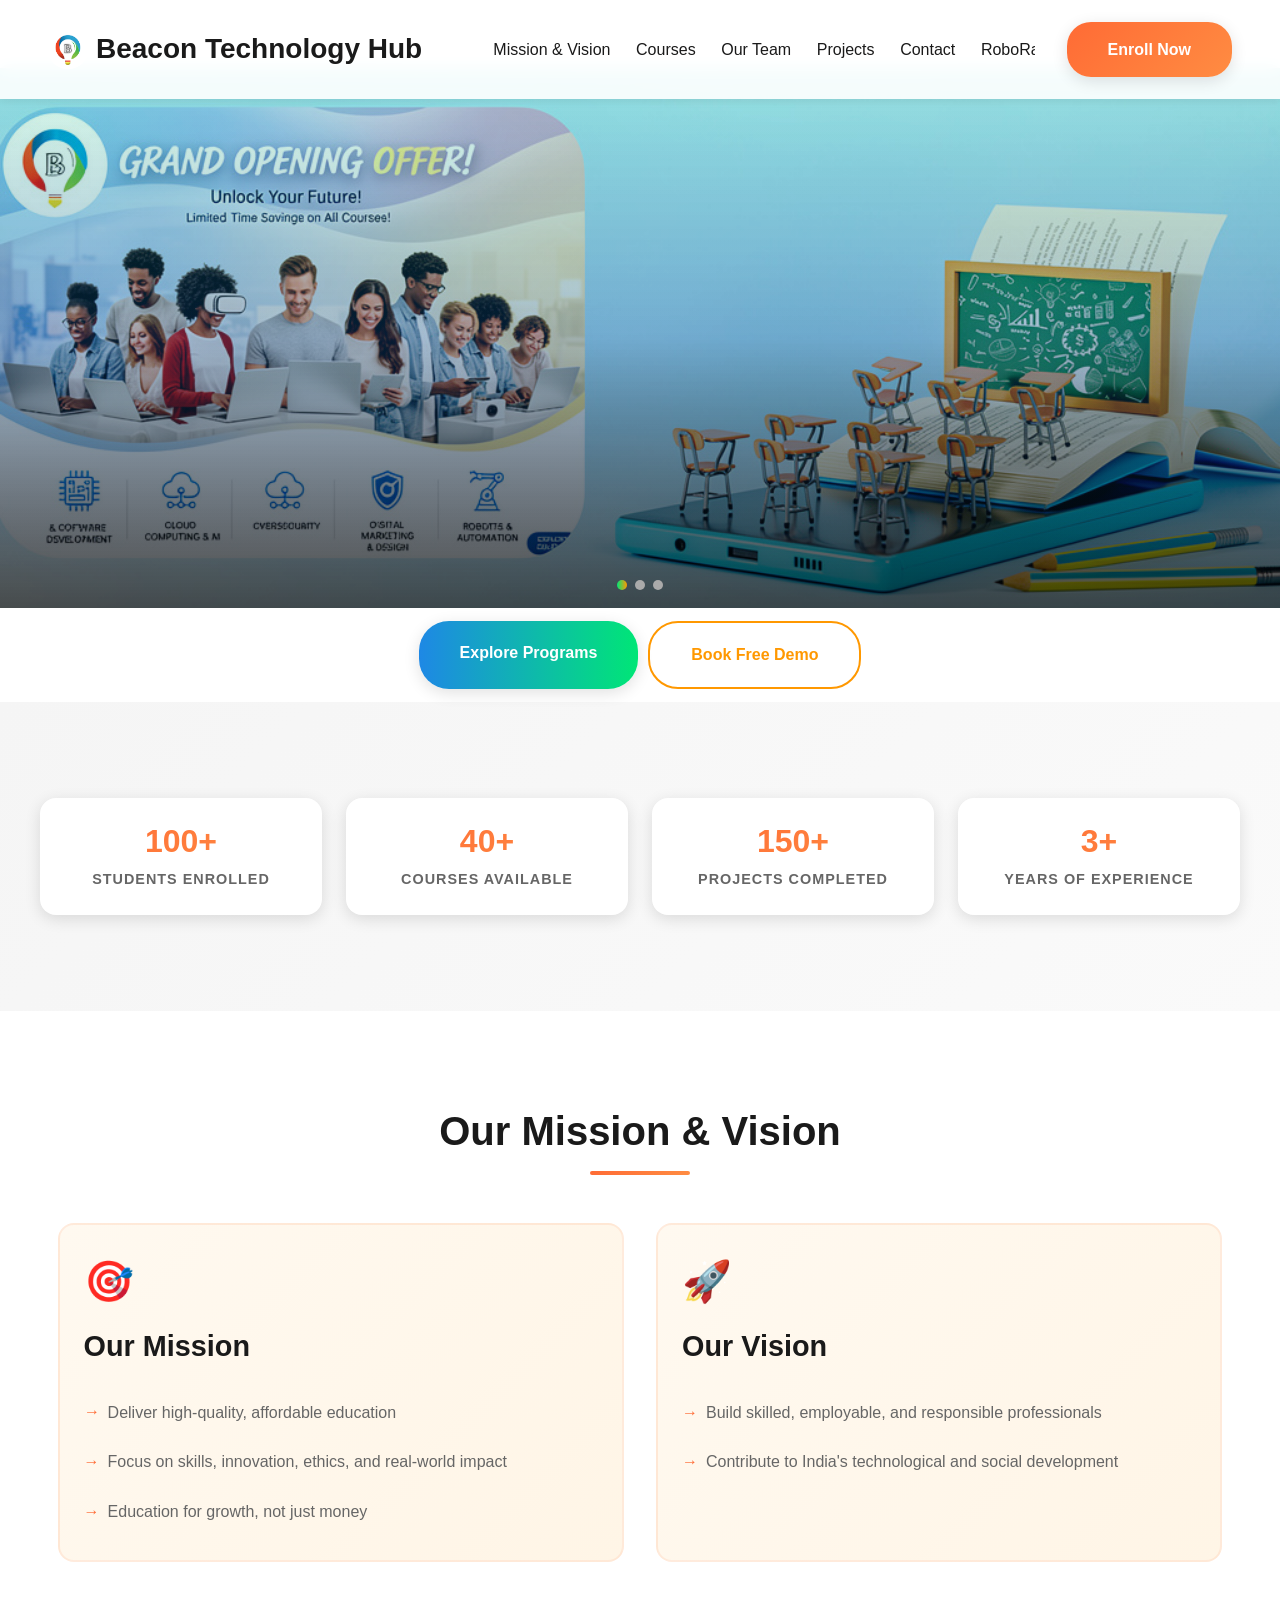
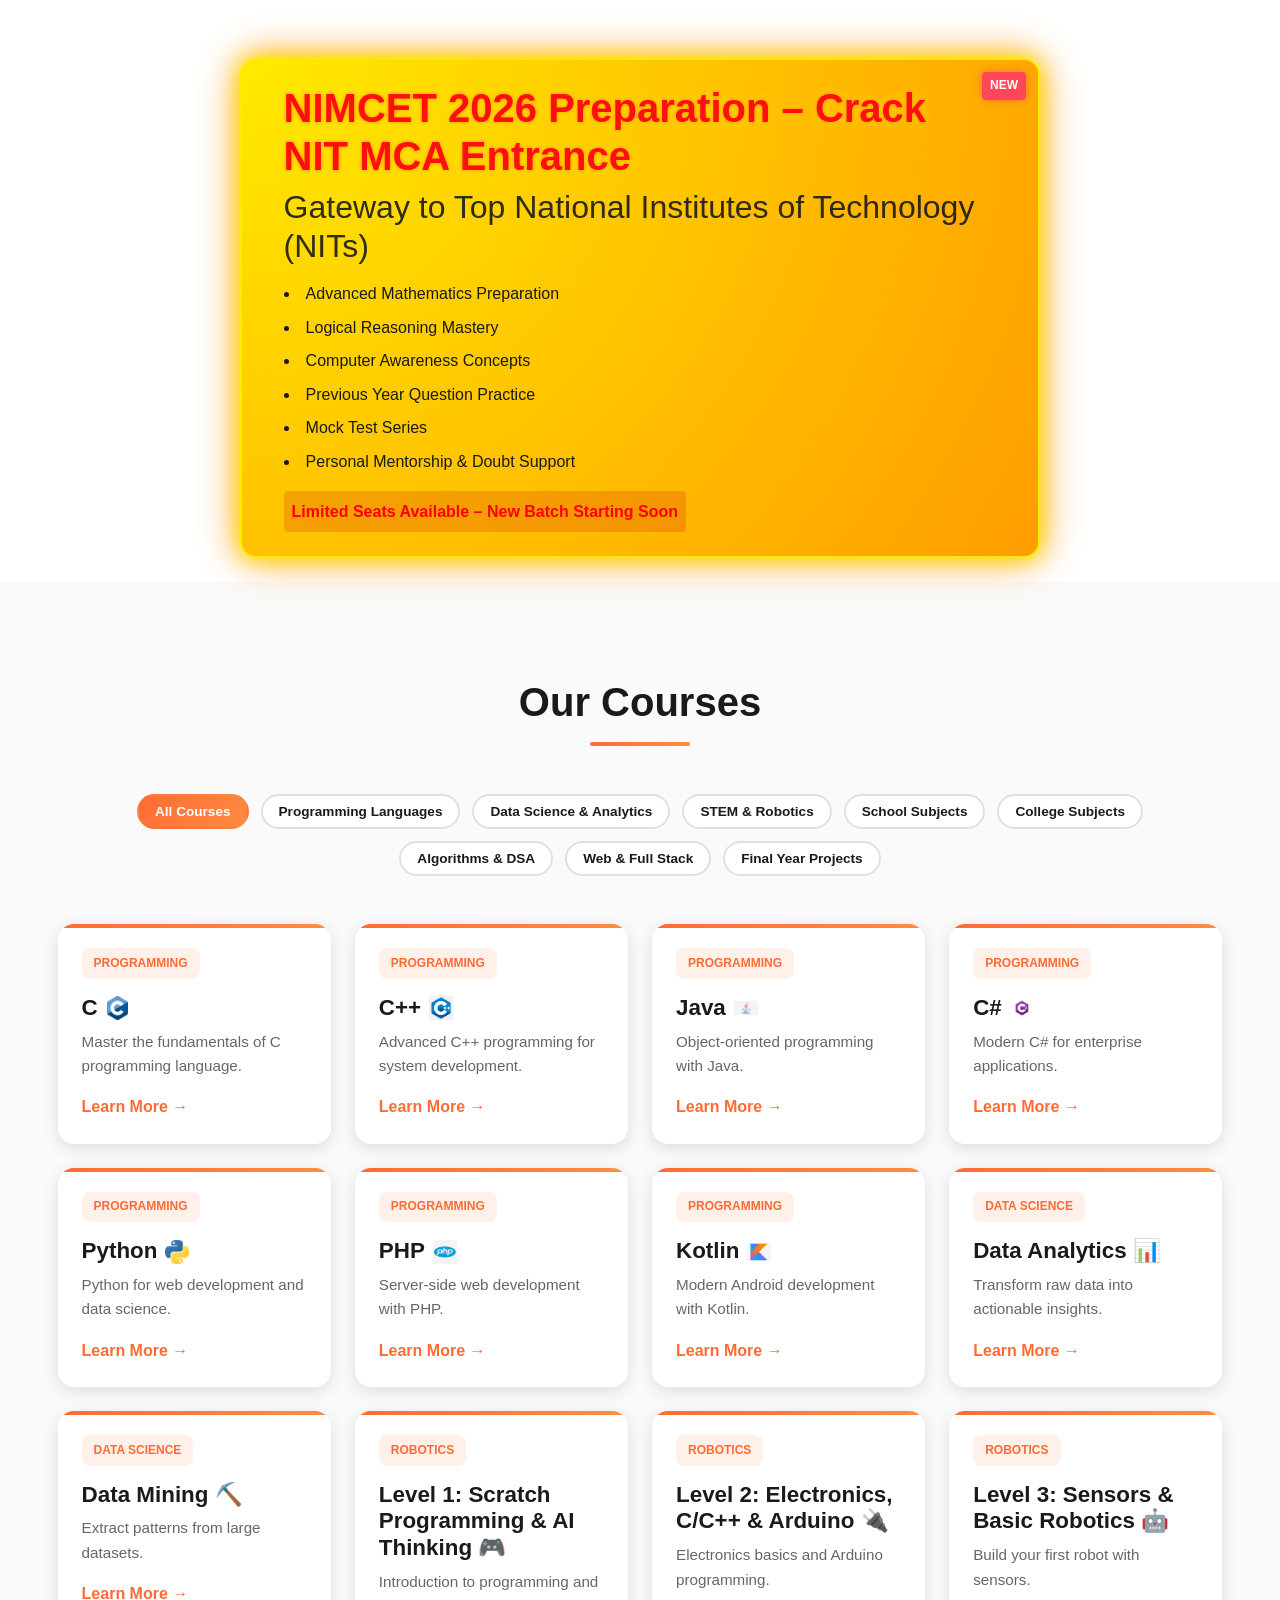
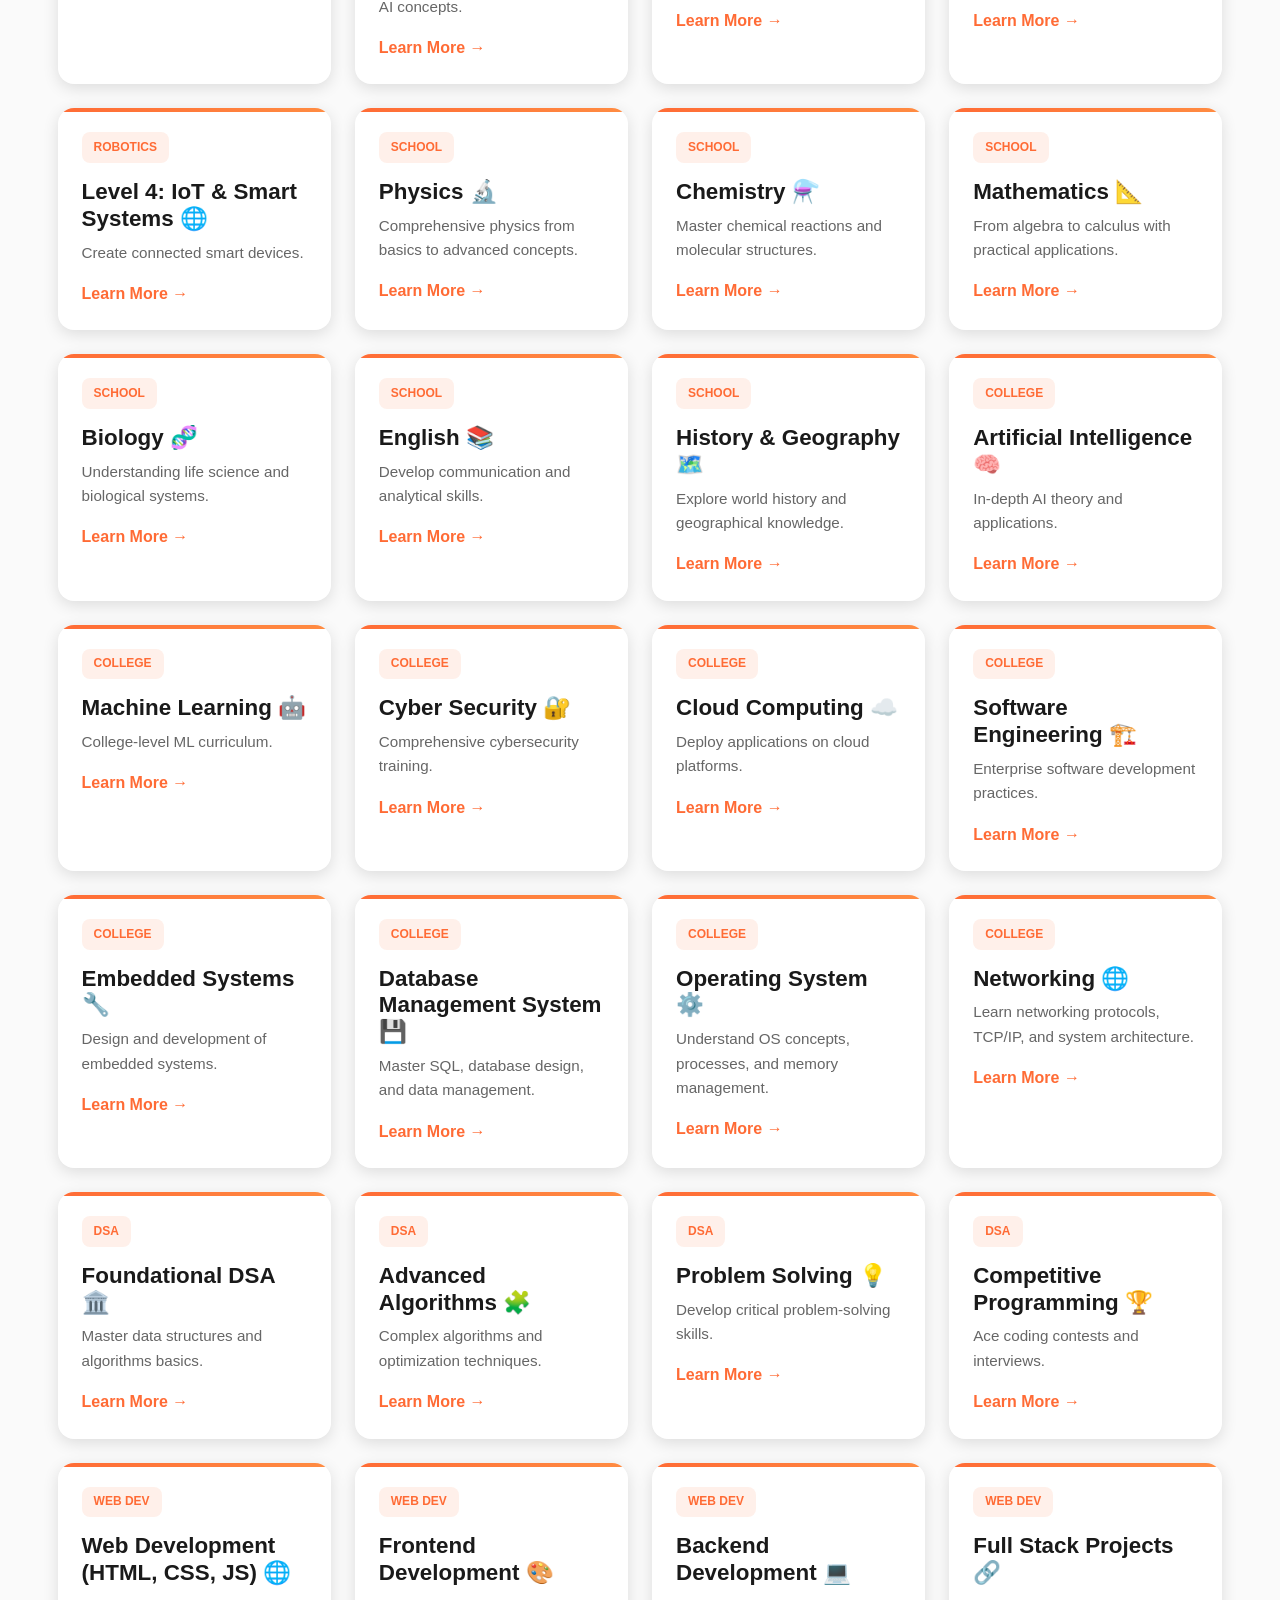
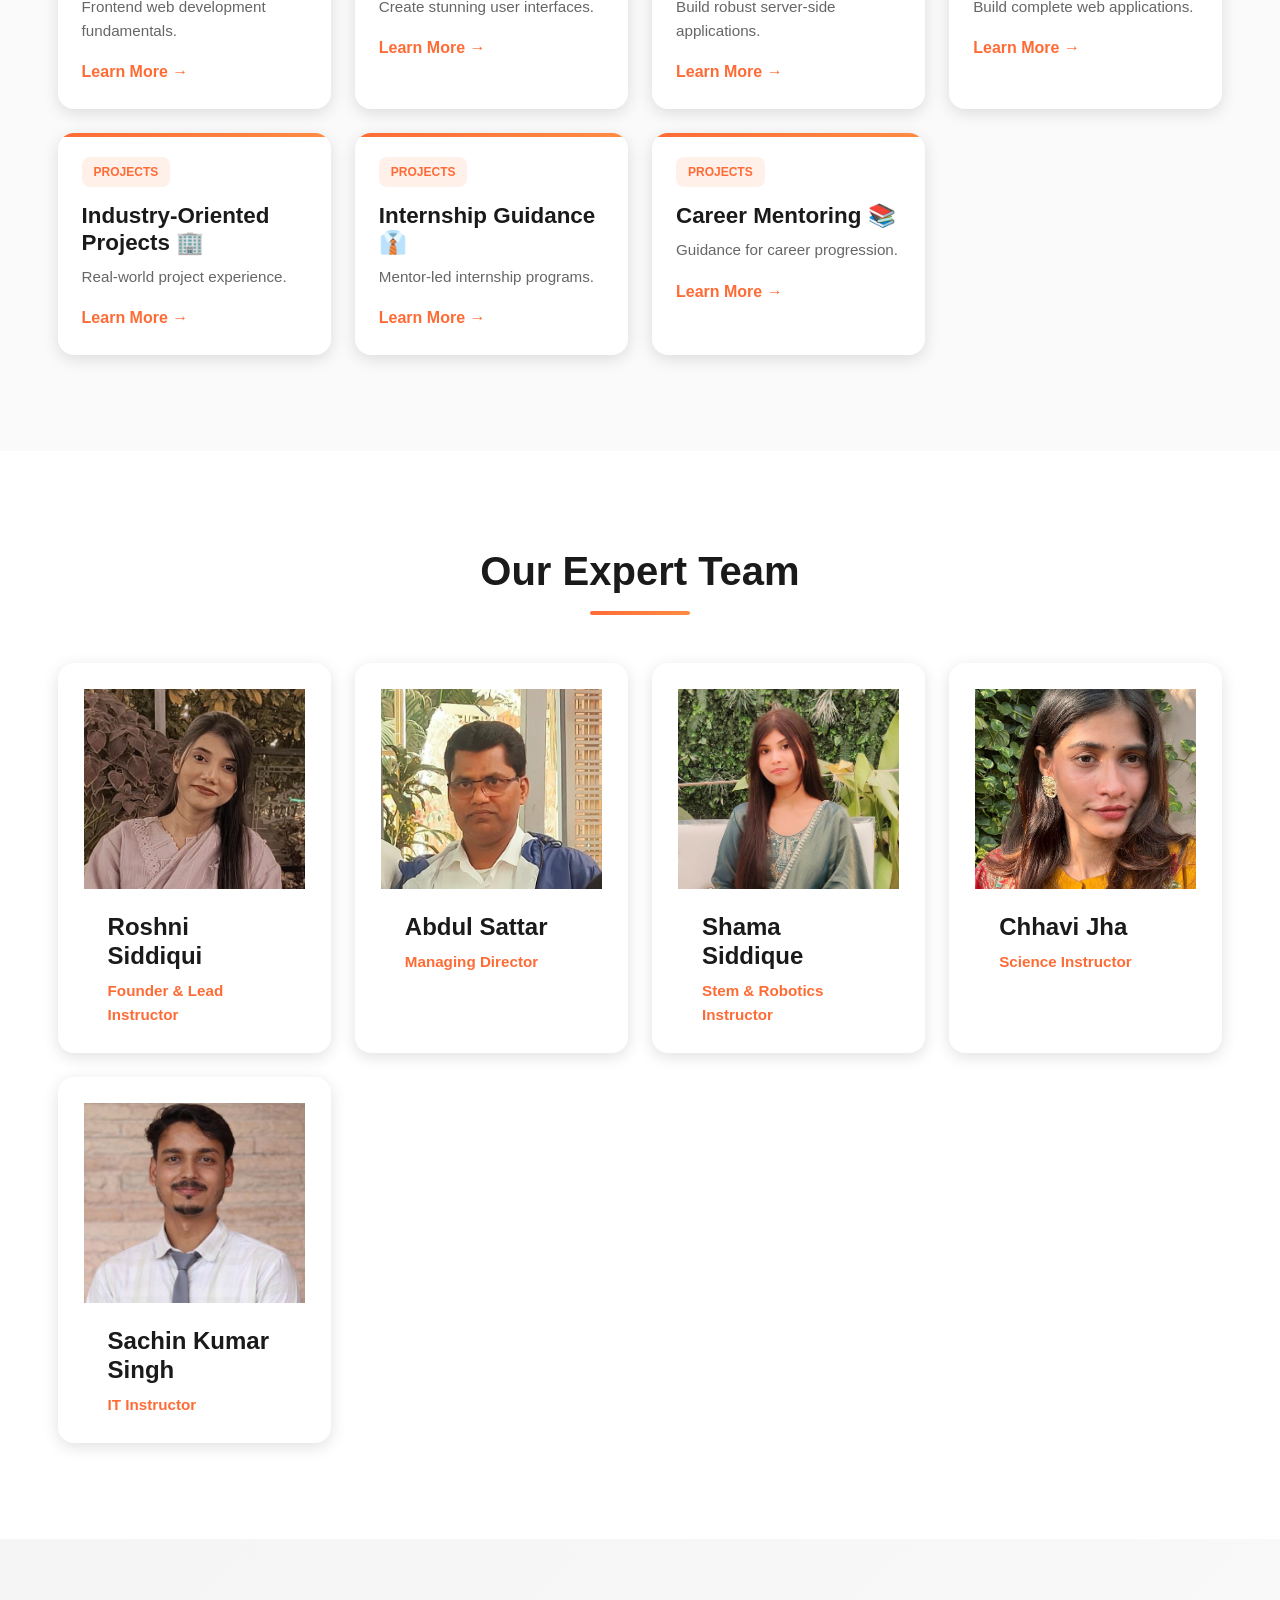
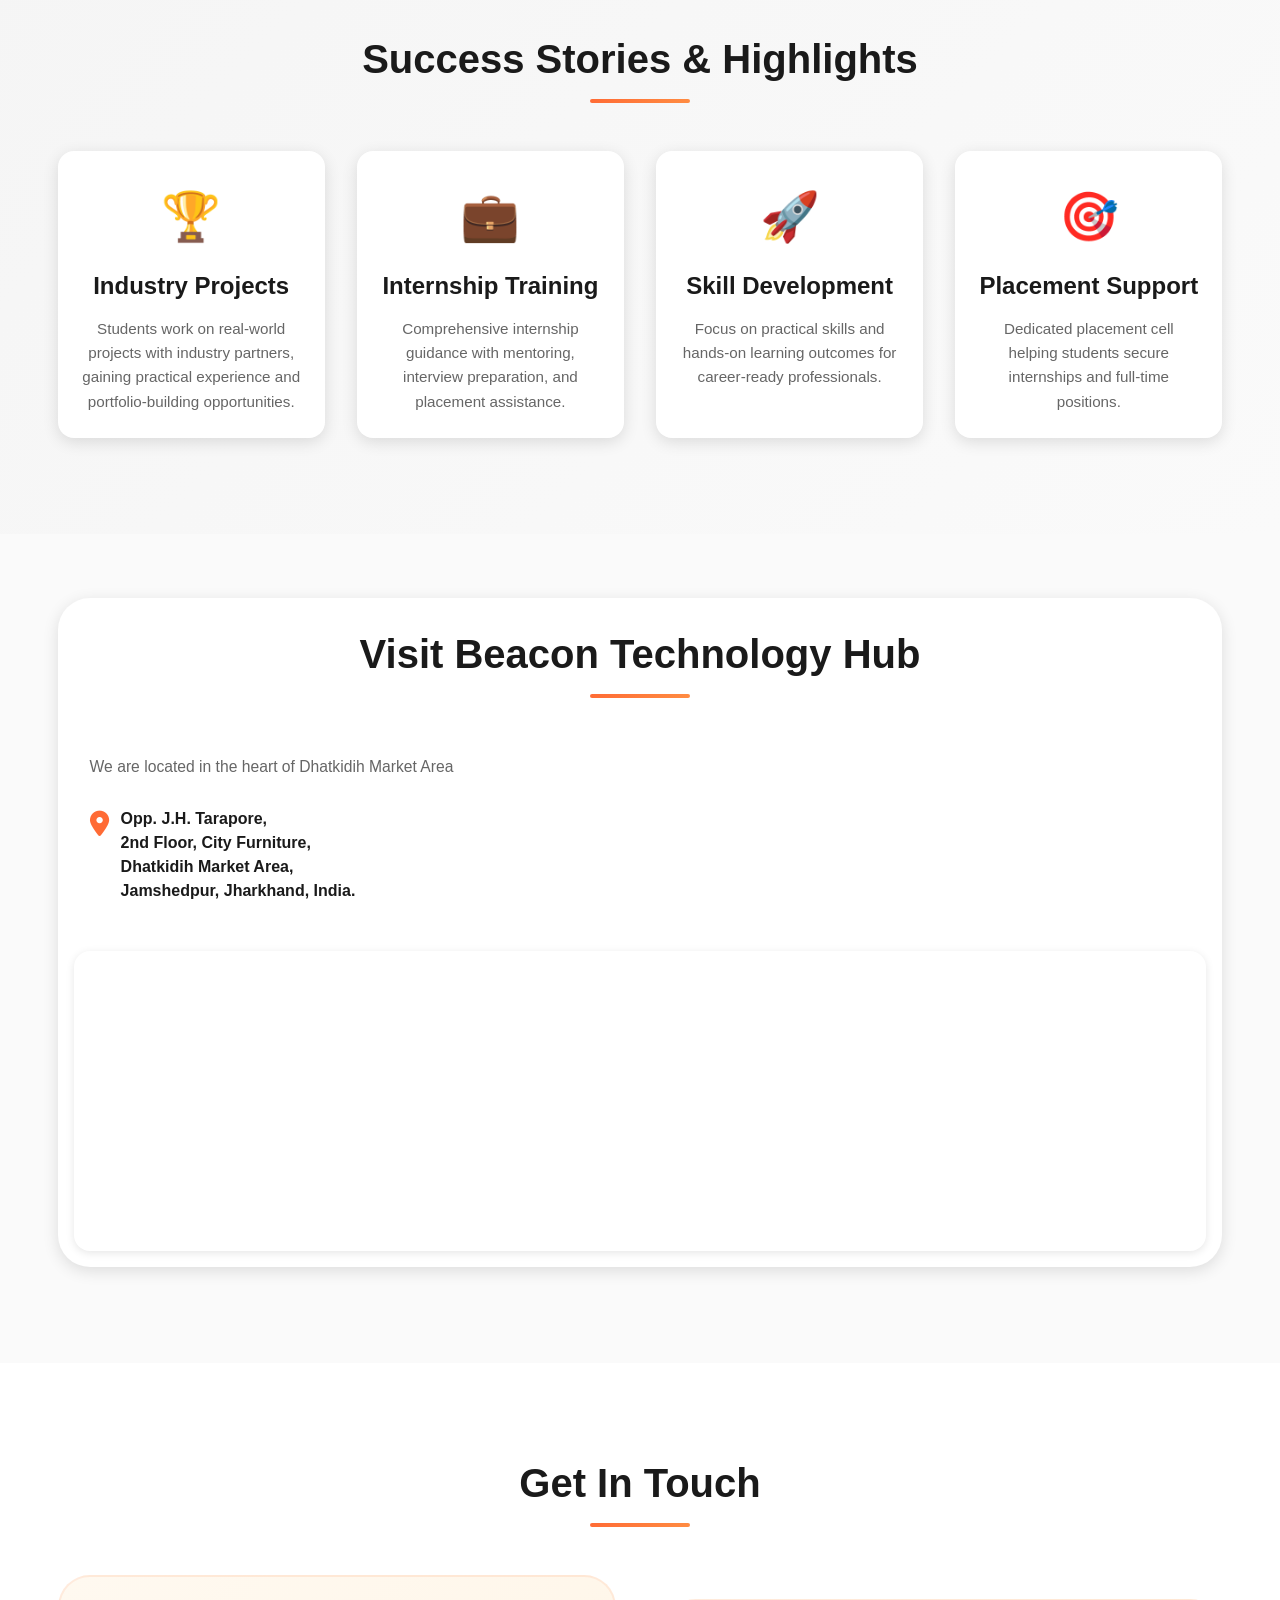
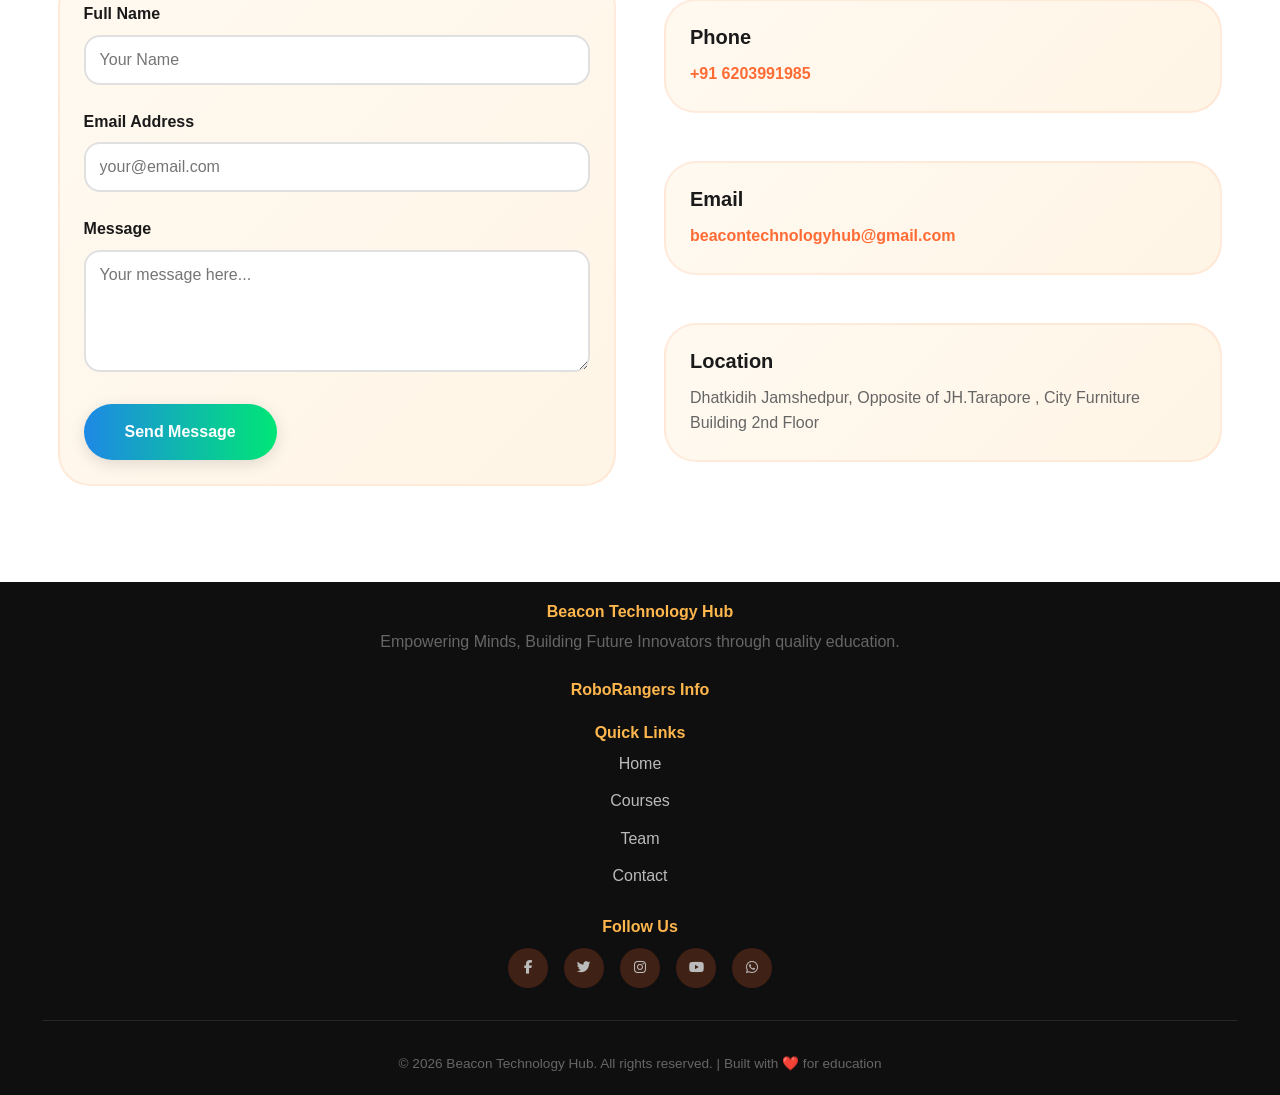
==== commit 399d8735: "Dual Formspree prevents" ====
--- a/index.html
+++ b/index.html
@@ -9,7 +9,9 @@
 
     <title>Beacon Technology Hub - Empowering Minds, Building Future Innovators</title>
     <!-- Content Security Policy: adjust directives as needed for external resources -->
-    <meta http-equiv="Content-Security-Policy" content="default-src 'self'; img-src 'self' data:; script-src 'self' 'unsafe-inline'; style-src 'self' 'unsafe-inline' https://cdnjs.cloudflare.com; font-src 'self' https://cdnjs.cloudflare.com;">
+    <!-- allow Google Maps iframe; you may include additional domains (maps.googleapis.com, maps.gstatic.com) if needed -->
+    <!-- permit Formspree for contact form (both form submissions and fetch requests) -->
+    <meta http-equiv="Content-Security-Policy" content="default-src 'self' https://www.google.com https://formspree.io; connect-src 'self' https://formspree.io https://www.google.com; form-action 'self' https://formspree.io; frame-src https://www.google.com https://maps.googleapis.com https://maps.gstatic.com; img-src 'self' data:; script-src 'self' 'unsafe-inline'; style-src 'self' 'unsafe-inline' https://cdnjs.cloudflare.com; font-src 'self' https://cdnjs.cloudflare.com;">
     <!-- Prevent clickjacking -->
     <meta http-equiv="X-Frame-Options" content="SAMEORIGIN">
     <link rel="stylesheet" href="style.css">
@@ -138,6 +140,26 @@
                         <li>Contribute to India's technological and social development</li>
                     </ul>
                 </div>
+            </div>
+        </div>
+    </section>
+
+    <!-- NIMCET HIGHLIGHTED SECTION -->
+    <section id="nimcet" class="nimcet-highlight" aria-label="NIMCET Coaching - NIT MCA Entrance Preparation">
+        <div class="container">
+            <div class="nimcet-content">
+                <div class="nimcet-badge">NEW</div>
+                <h1>NIMCET 2026 Preparation – Crack NIT MCA Entrance</h1>
+                <h2>Gateway to Top National Institutes of Technology (NITs)</h2>
+                <ul class="nimcet-features">
+                    <li>Advanced Mathematics Preparation</li>
+                    <li>Logical Reasoning Mastery</li>
+                    <li>Computer Awareness Concepts</li>
+                    <li>Previous Year Question Practice</li>
+                    <li>Mock Test Series</li>
+                    <li>Personal Mentorship &amp; Doubt Support</li>
+                </ul>
+                <p class="nimcet-note">Limited Seats Available – New Batch Starting Soon</p>
             </div>
         </div>
     </section>
@@ -514,7 +536,8 @@
             <h2 class="section-title">Get In Touch</h2>
             <div class="contact-wrapper">
                 <div class="contact-form">
-                    <form id="contactForm" action="https://formspree.io/f/meelkeyz" method="POST">
+                    <!-- Using JavaScript fetch for Formspree, action removed to avoid double-posts -->
+                    <form id="contactForm" method="POST">
                         <div class="form-group">
                             <label for="name">Full Name</label>
                             <input type="text" id="name" name="name" required placeholder="Your Name">
--- a/style.css
+++ b/style.css
@@ -903,10 +903,18 @@
 
 .team-grid {
     display: grid;
+    /* default behavior: responsive grid with at least 280px per card */
     grid-template-columns: repeat(auto-fit, minmax(280px, 1fr));
     gap: 2.5rem;
     max-width: 1200px;
     margin: 0 auto;
+}
+
+/* force exactly three columns on larger screens */
+@media (min-width: 1024px) {
+    .team-grid {
+        grid-template-columns: repeat(3, 1fr);
+    }
 }
 
 .team-card {
@@ -1231,7 +1239,105 @@
     display: block;
 }
 
+/* highlighted NIMCET course banner */
+.nimcet-highlight {
+    /* bright glowing yellow/orange gradient with pulse animation */
+    background: radial-gradient(circle at top left, #ffea00, #ff8f00);
+    color: var(--text-dark);
+    position: relative;
+    padding: 1.5rem 1rem;          /* smaller box */
+    border-radius: var(--radius-md);
+    border: 2px solid #ffea00;
+    box-shadow: 0 0 20px #ffea00, 0 0 40px #ff8f00;
+    overflow: hidden;
+    animation: nimcet-glow 2.5s infinite alternate, fadeInUp 0.8s ease-out forwards;
+    margin: 0 auto 1.5rem;         /* center with small bottom margin */
+    max-width: 800px;              /* limit width for a compact box */
+}
+
+/* decorative glow shape behind the section */
+.nimcet-highlight::before {
+    content: '';
+    position: absolute;
+    top: -15px;
+    left: -15px;
+    width: calc(100% + 30px);
+    height: calc(100% + 30px);
+    background: rgba(255,234,0,0.15);
+    border-radius: var(--radius-lg);
+    z-index: -1;
+    animation: nimcet-glow 2.5s infinite alternate;
+}
+.nimcet-highlight .nimcet-badge {
+    position: absolute;
+    top: 0.75rem;
+    right: 0.75rem;
+    background: #ff4757;
+    color: #fff;
+    font-size: 0.75rem;
+    font-weight: 700;
+    padding: 0.25rem 0.5rem;
+    border-radius: 4px;
+    text-transform: uppercase;
+    box-shadow: 0 0 8px rgba(255,71,87,0.6);
+}
+.nimcet-content h1 {
+    font-size: clamp(1.5rem, 5vw, 2.5rem);
+    margin-bottom: 0.5rem;
+    color: #ff1010;                /* orangish text highlight */
+    text-shadow: 0 0 4px #ff8f00, 0 0 8px #ffea00;
+}
+.nimcet-content h2 {
+    font-size: clamp(1.2rem, 4vw, 2rem);
+    margin-bottom: 1rem;
+    font-weight: 400;
+    opacity: 0.9;
+}
+.nimcet-features {
+    list-style: disc inside;
+    margin: 0 0 1rem;
+    padding: 0;
+}
+.nimcet-features li {
+    margin-bottom: 0.5rem;
+}
+.nimcet-note {
+    font-weight: 600;
+    padding: 0.5rem;
+    background: rgba(202, 18, 18, 0.2);
+    border-radius: 4px;
+    display: inline-block;
+    color: red;
+}
+
 @media (max-width: 768px) {
+    .nimcet-highlight {
+        padding: 1.5rem 0.75rem;
+    }
+    .nimcet-content h1 {
+        font-size: 1.6rem;
+    }
+    .nimcet-content h2 {
+        font-size: 1.25rem;
+    }
+}
+
+/* keyframes for glowing / scaling effect on NIMCET highlight */
+@keyframes nimcet-glow {
+    0% {
+        box-shadow: 0 0 10px #ffea00, 0 0 20px #ff8f00;
+        transform: scale(1);
+    }
+    100% {
+        box-shadow: 0 0 20px #ffea00, 0 0 40px #ff8f00;
+        transform: scale(1.02);
+    }
+}
+
+@media (max-width: 768px) {
+    /* slower glow animation on small screens */
+    .nimcet-highlight { animation-duration: 3.5s, 0.8s; }
+
     /* responsive variable overrides */
     :root {
         --fade-distance: 16px;
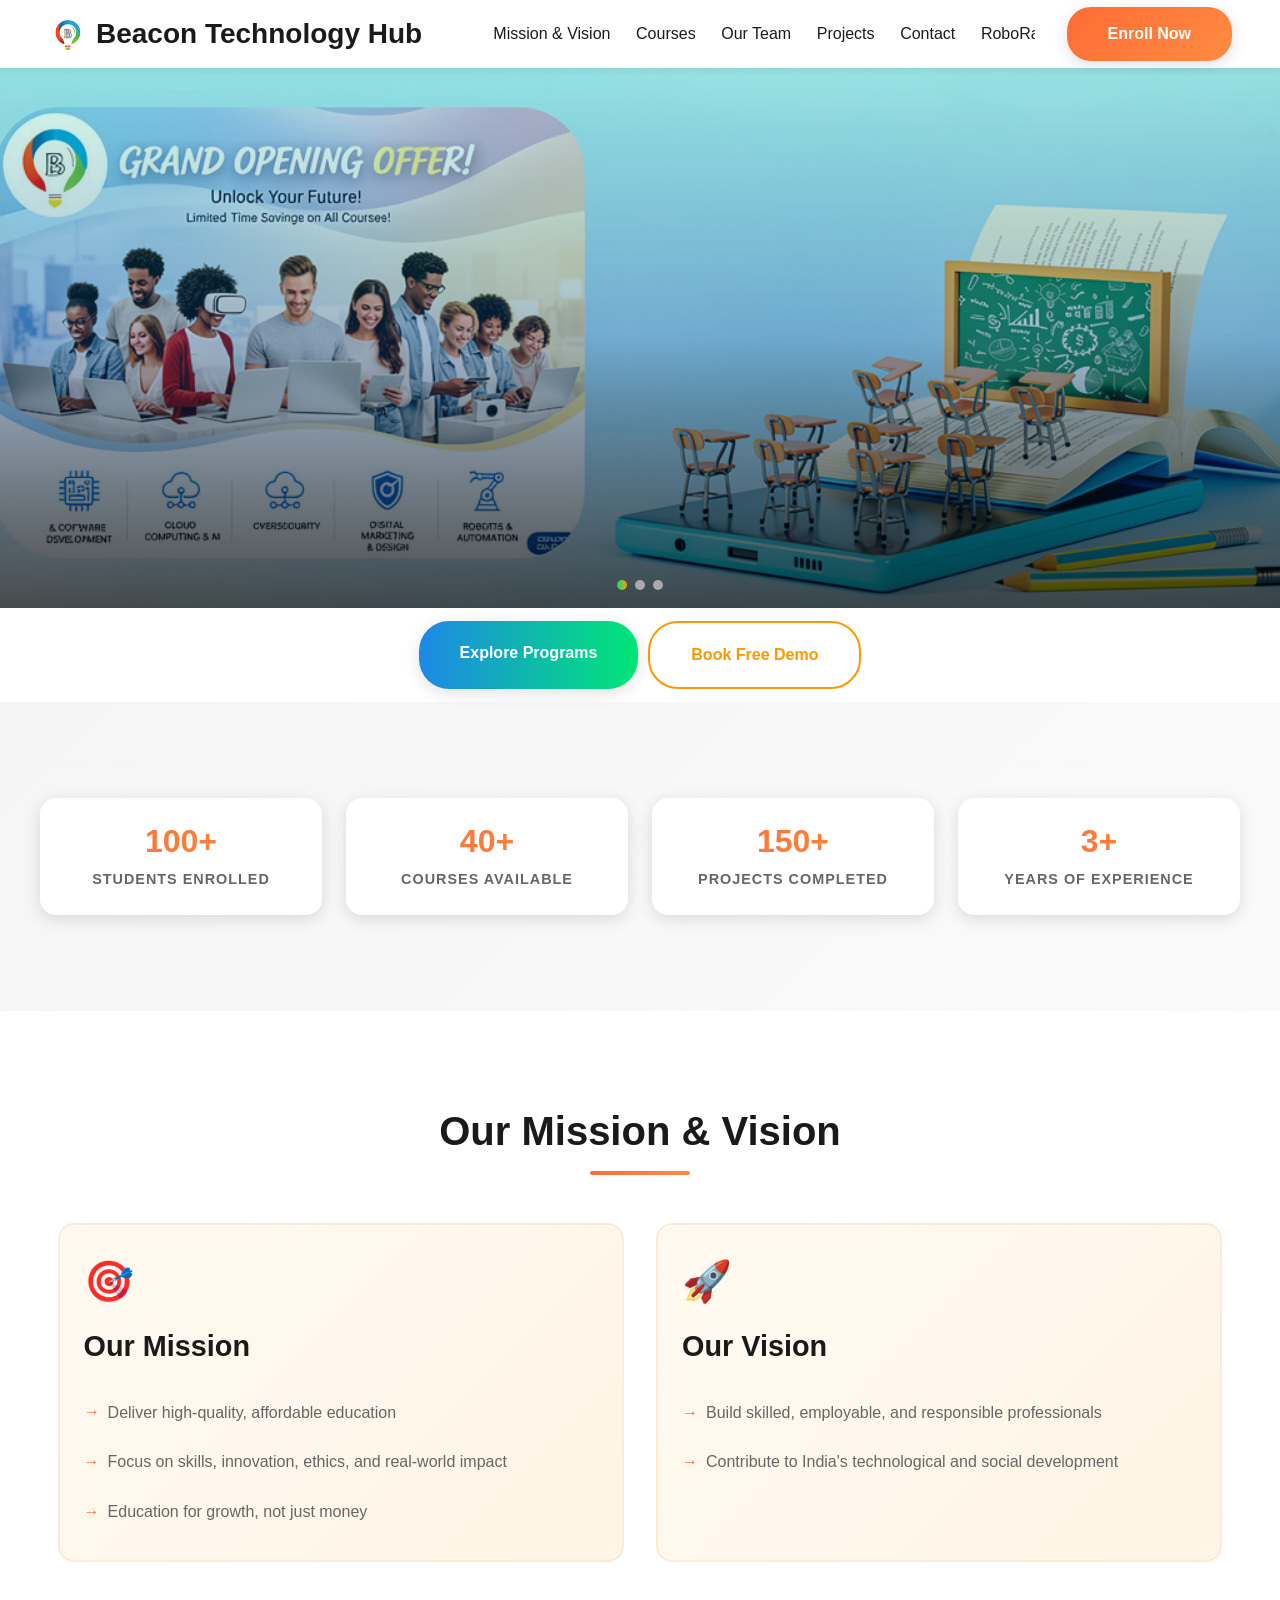
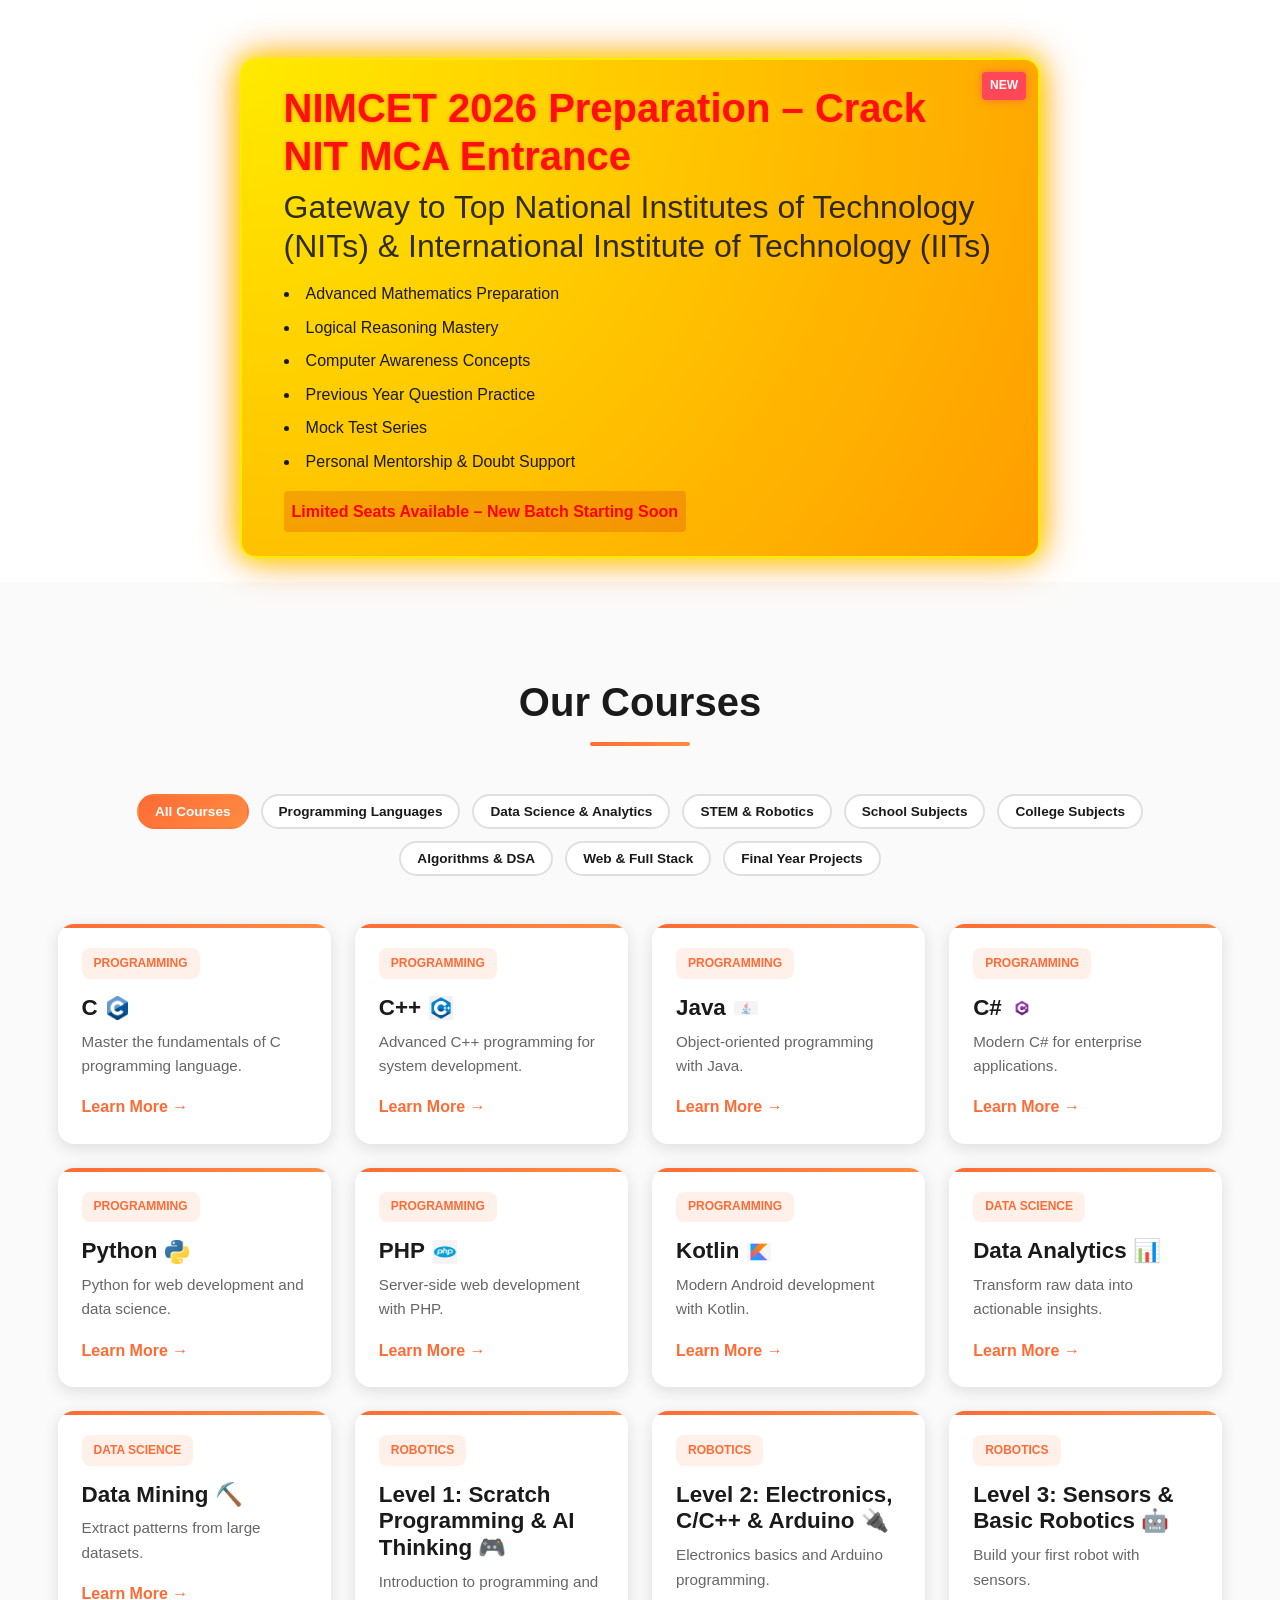
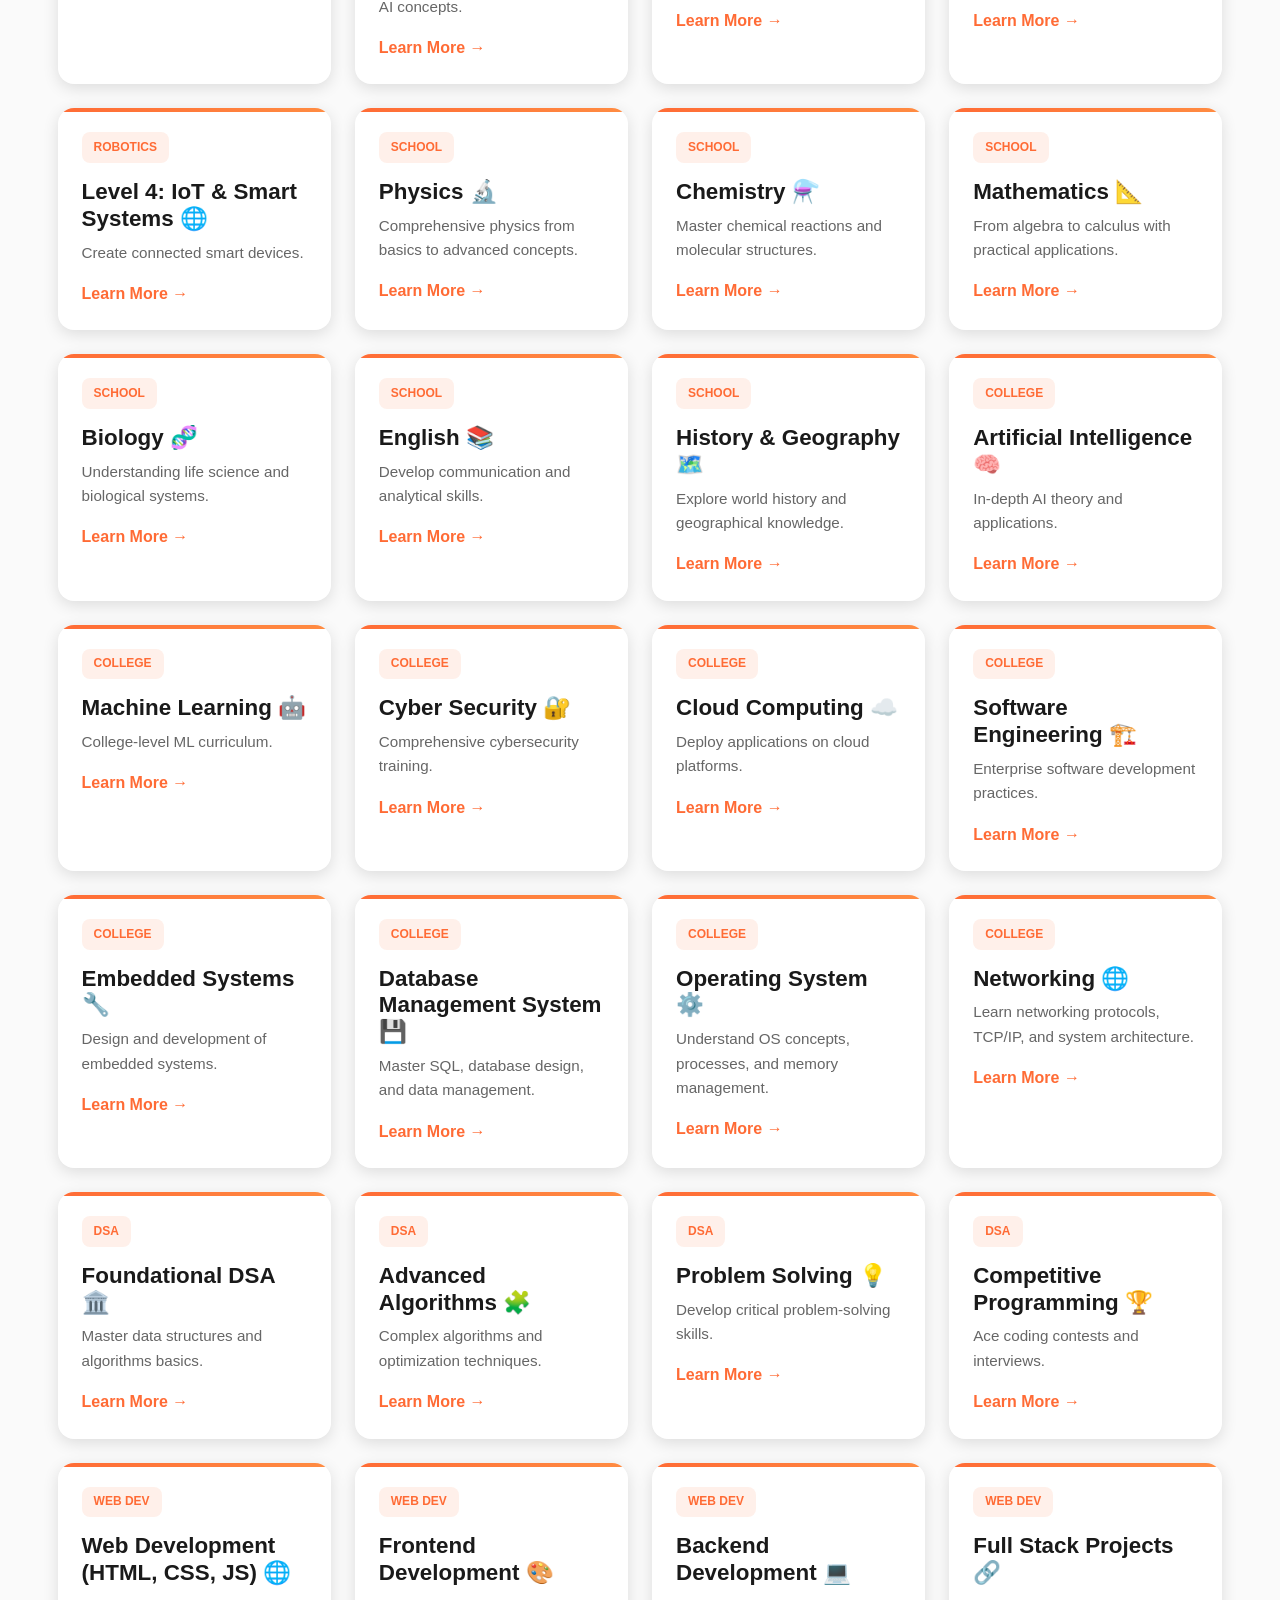
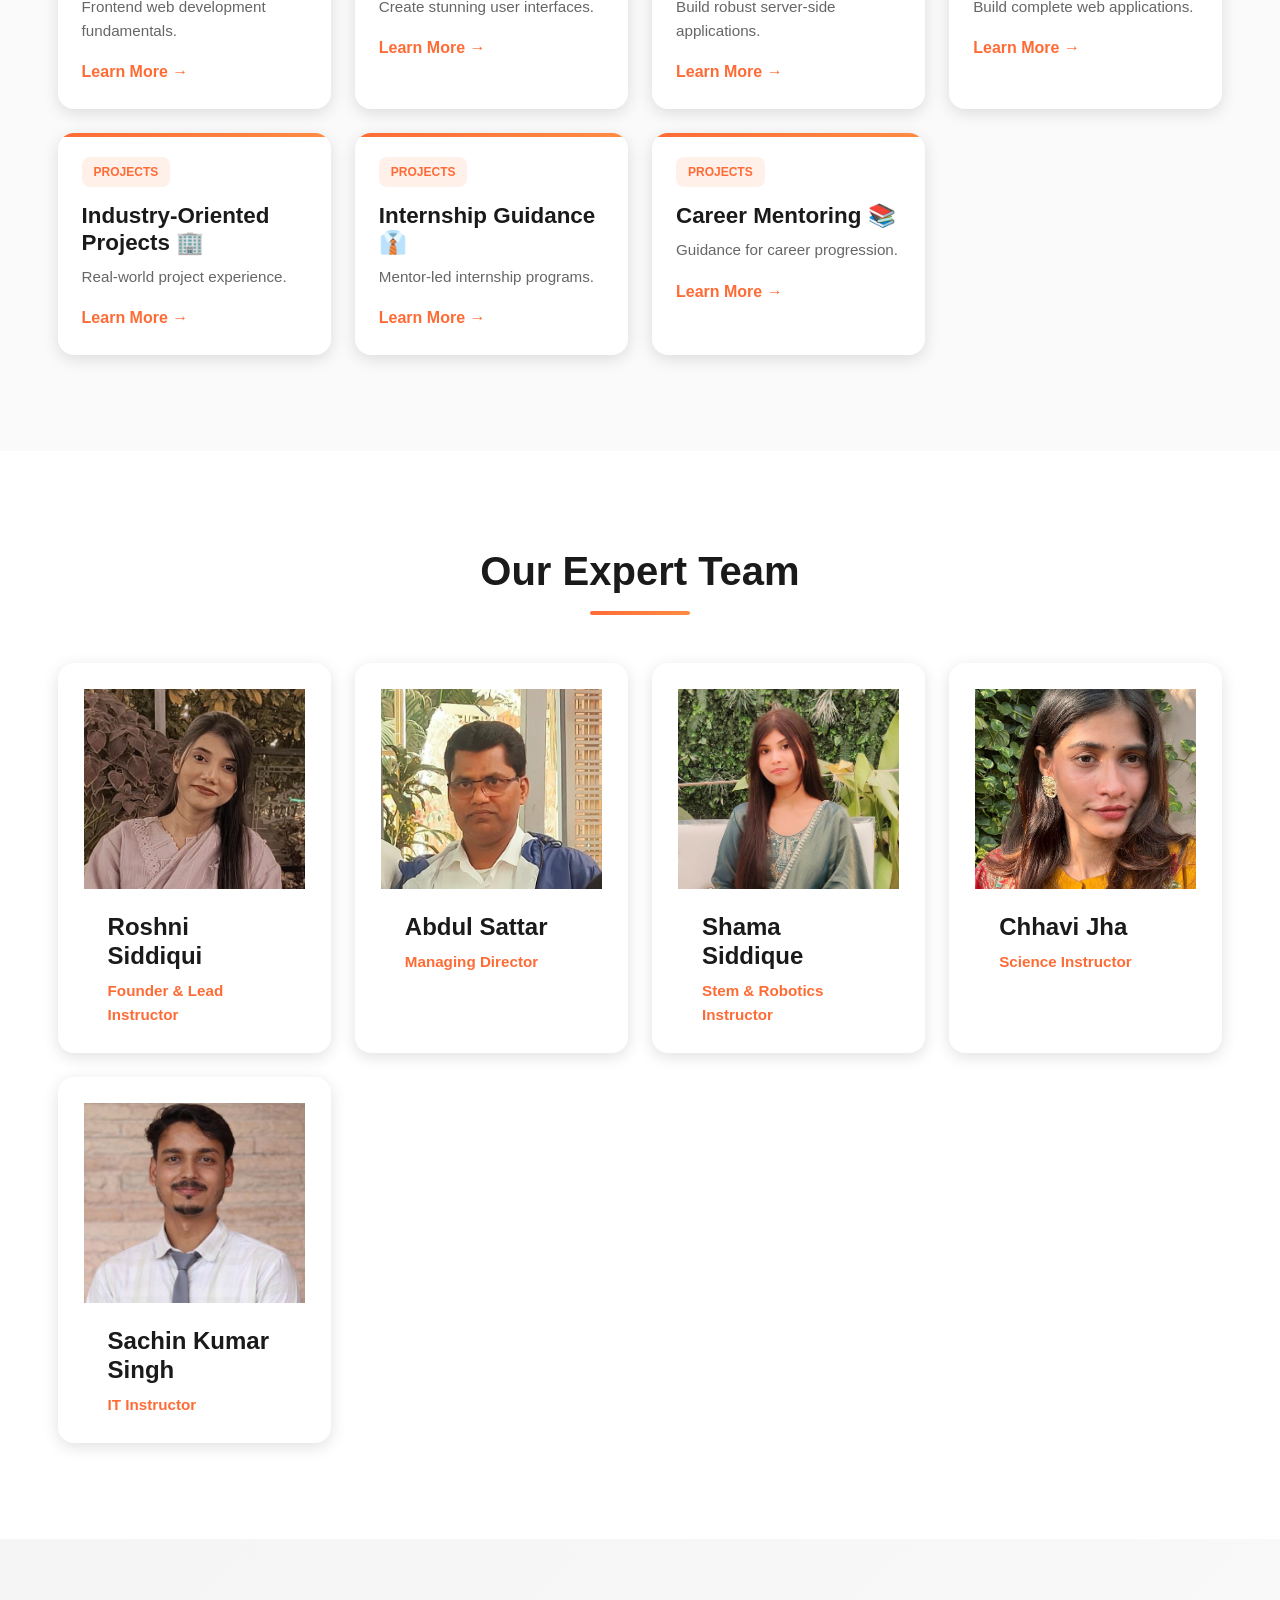
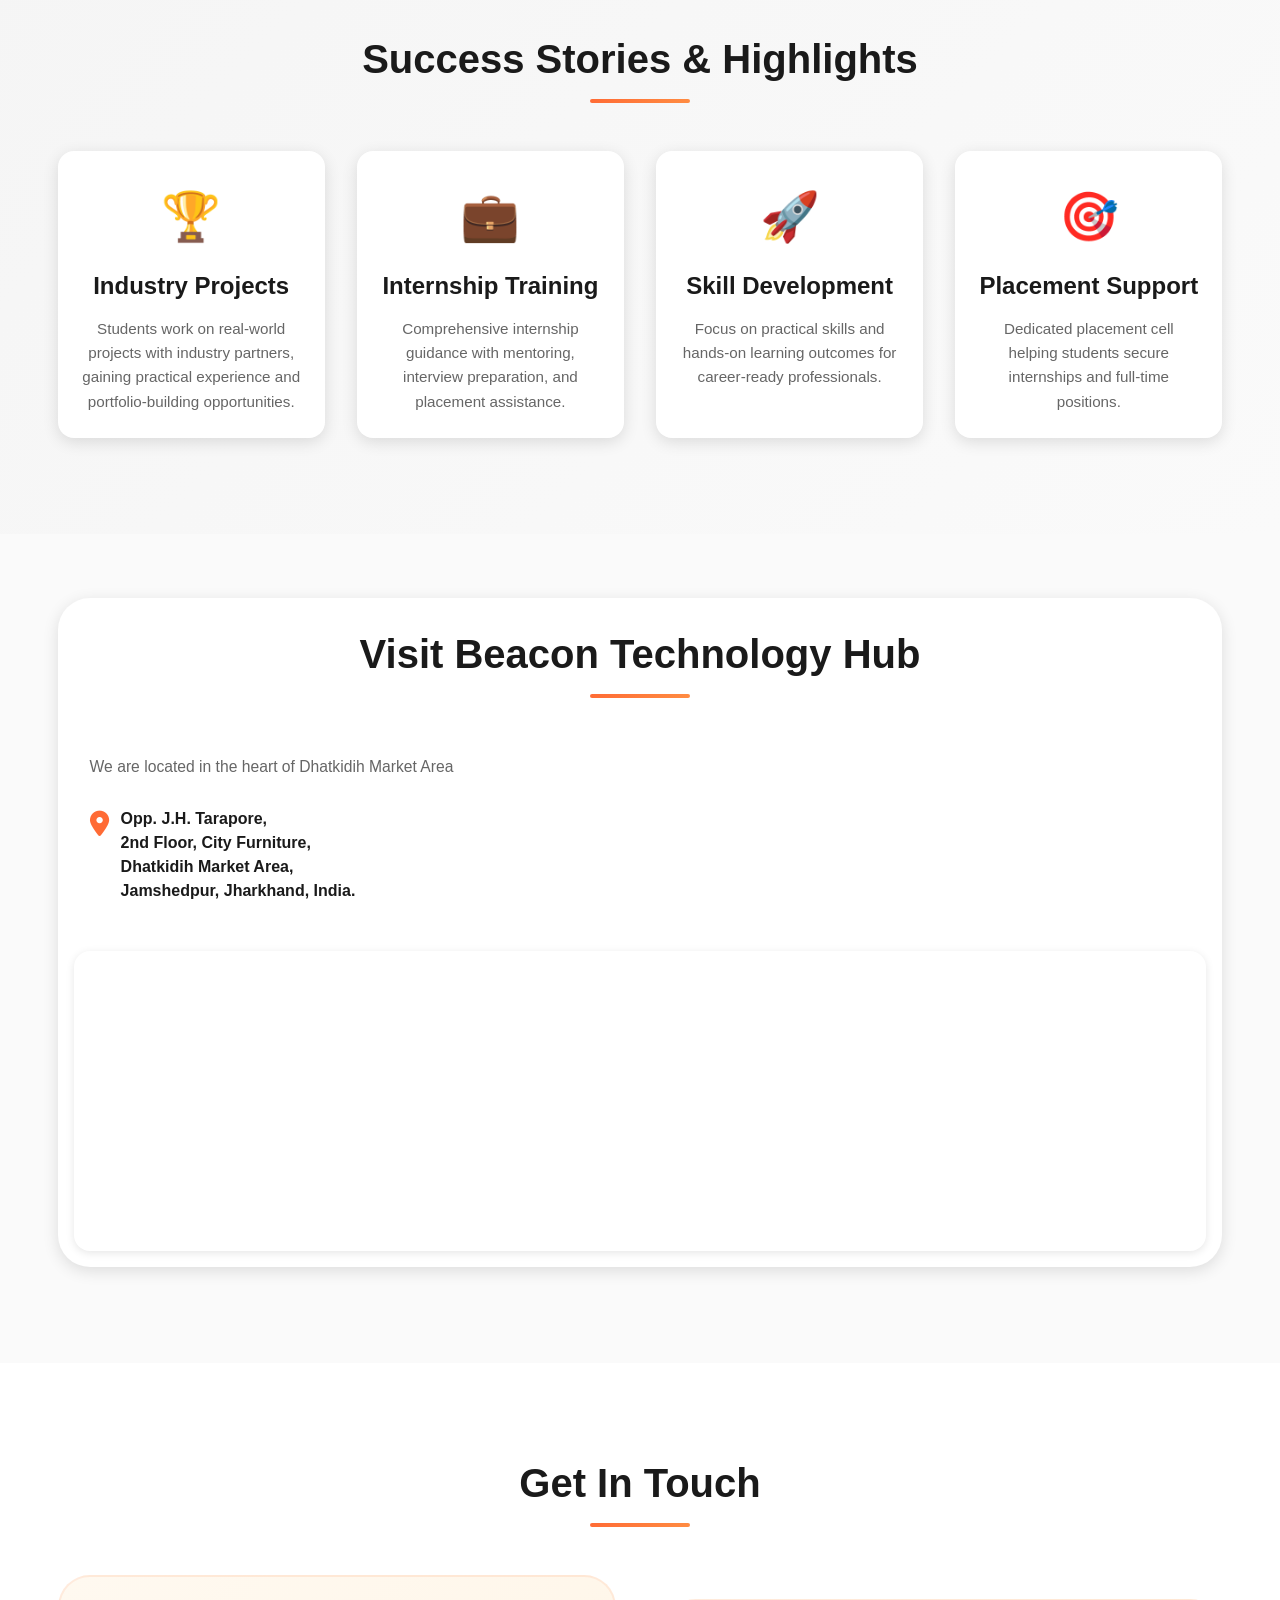
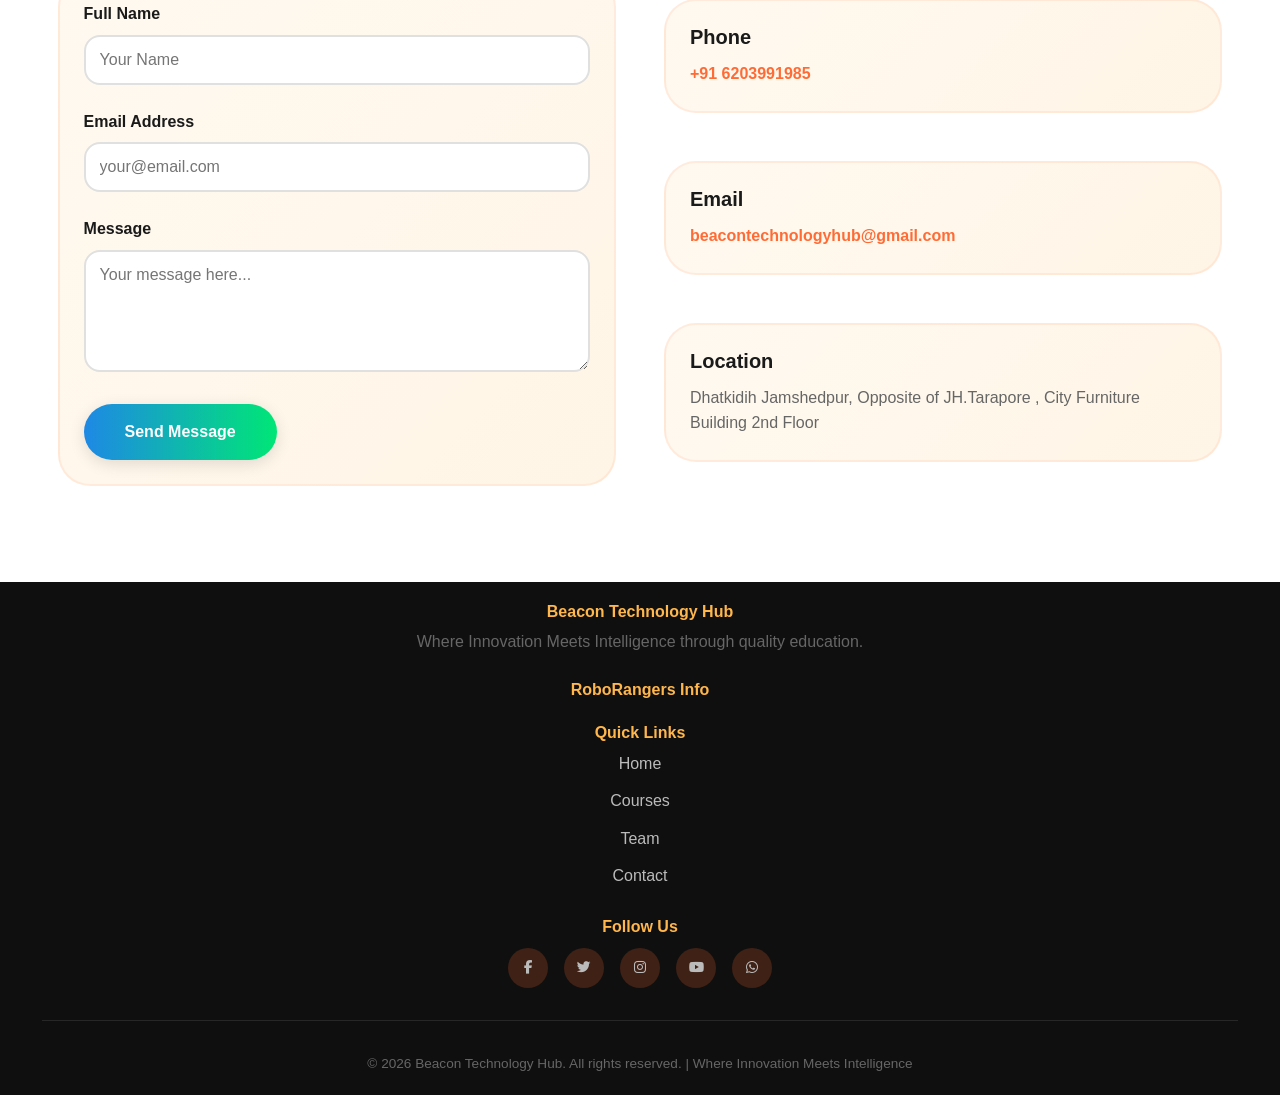
==== commit 10c50036: "Humberger Correction" ====
--- a/index.html
+++ b/index.html
@@ -3,11 +3,11 @@
 <head>
     <meta charset="UTF-8">
     <meta name="viewport" content="width=device-width, initial-scale=1">
-    <meta name="description" content="Beacon Technology Hub - Empowering Minds, Building Future Innovators. High-quality, affordable education focused on skills, innovation, and real-world impact.">
+    <meta name="description" content="Beacon Technology Hub - Where Innovation Meets Intelligence. High-quality, affordable education focused on skills, innovation, and real-world impact.">
     <meta name="keywords" content="education, tech courses, programming, data science, robotics, web development">
     <meta name="author" content="Beacon Technology Hub">
 
-    <title>Beacon Technology Hub - Empowering Minds, Building Future Innovators</title>
+    <title>Beacon Technology Hub - Where Innovation Meets Intelligence</title>
     <!-- Content Security Policy: adjust directives as needed for external resources -->
     <!-- allow Google Maps iframe; you may include additional domains (maps.googleapis.com, maps.gstatic.com) if needed -->
     <!-- permit Formspree for contact form (both form submissions and fetch requests) -->
@@ -75,7 +75,7 @@
 
     <!-- Text Content (Center of Slider) -->
     <!-- <div class="hero-content"> -->
-        <!-- <h1 class="hero-title">Empowering Minds, Building Future Innovators</h1> -->
+        <!-- <h1 class="hero-title">Where Innovation Meets Intelligence</h1> -->
         <!-- <p class="hero-subtitle">
             Education beyond profit — focused on personal growth and national development
         </p> -->
@@ -150,7 +150,7 @@
             <div class="nimcet-content">
                 <div class="nimcet-badge">NEW</div>
                 <h1>NIMCET 2026 Preparation – Crack NIT MCA Entrance</h1>
-                <h2>Gateway to Top National Institutes of Technology (NITs)</h2>
+                <h2>Gateway to Top National Institutes of Technology (NITs) & International Institute of Technology (IITs)</h2>
                 <ul class="nimcet-features">
                     <li>Advanced Mathematics Preparation</li>
                     <li>Logical Reasoning Mastery</li>
@@ -577,7 +577,7 @@
             <div class="footer-content">
                 <div class="footer-section">
                     <h4>Beacon Technology Hub</h4>
-                    <p>Empowering Minds, Building Future Innovators through quality education.</p>
+                    <p>Where Innovation Meets Intelligence through quality education.</p>
                     <br> <a href="roborangers.html"><h4>RoboRangers Info</h4></a>
                 </div>
                 <div class="footer-section">
@@ -613,7 +613,7 @@
                 </div>
             </div>
             <div class="footer-bottom">
-                <p>&copy; 2026 Beacon Technology Hub. All rights reserved. | Built with ❤️ for education</p>
+                <p>&copy; 2026 Beacon Technology Hub. All rights reserved. | Where Innovation Meets Intelligence</p>
             </div>
         </div>
     </footer>
--- a/style.css
+++ b/style.css
@@ -31,6 +31,12 @@
     margin: 0;
     padding: 0;
     box-sizing: border-box;
+    max-width:100%;
+}
+
+html, body {
+    width: 100%;
+    overflow-x: hidden;
 }
 
 html {
@@ -42,8 +48,8 @@
     color: var(--text-dark);
     background-color: var(--light-bg);
     line-height: 1.6;
-    overflow-x: hidden;
-}
+}
+
 
 body.menu-open {
     overflow: hidden;
@@ -148,7 +154,7 @@
 .navbar {
     position: fixed;
     inset: 0 0 auto 0;
-    height: 11%;
+    height:var(--navbar-height);
     width: 100%;
     background: rgba(255, 255, 255, 0.9);
     backdrop-filter: blur(8px);
@@ -425,7 +431,7 @@
     background-position: center;
     background-repeat: no-repeat;
     opacity: 0;
-    transform: scale(1.05);
+    transform: scale(1);
     transition: opacity 1.2s ease, transform 1.2s ease;
 }
 
@@ -1773,3 +1779,16 @@
     pointer-events: auto;
 }
 
+
+/* FORCE hamburger visible on small screens */
+@media (max-width: 768px) {
+
+    .hamburger{
+        display:flex !important;
+    }
+
+    .nav-cta-desktop{
+        display:none !important;
+    }
+
+}
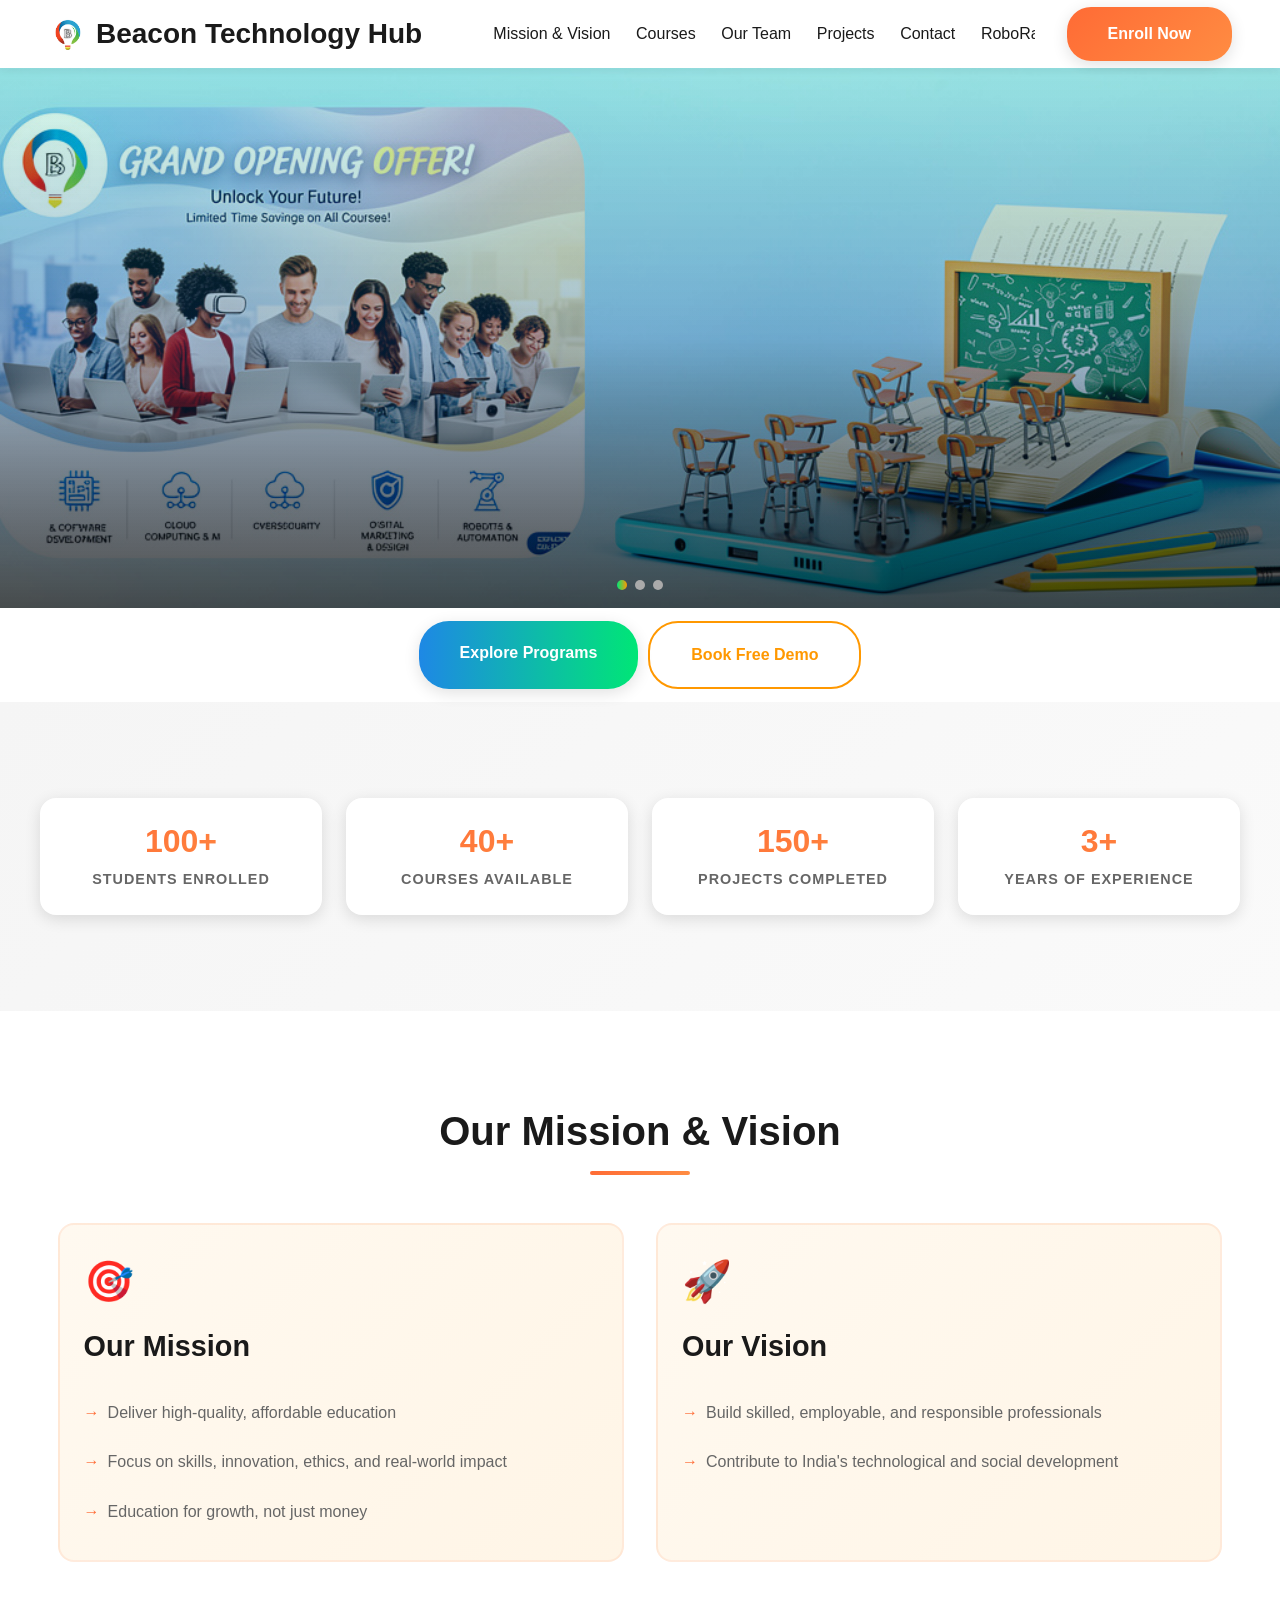
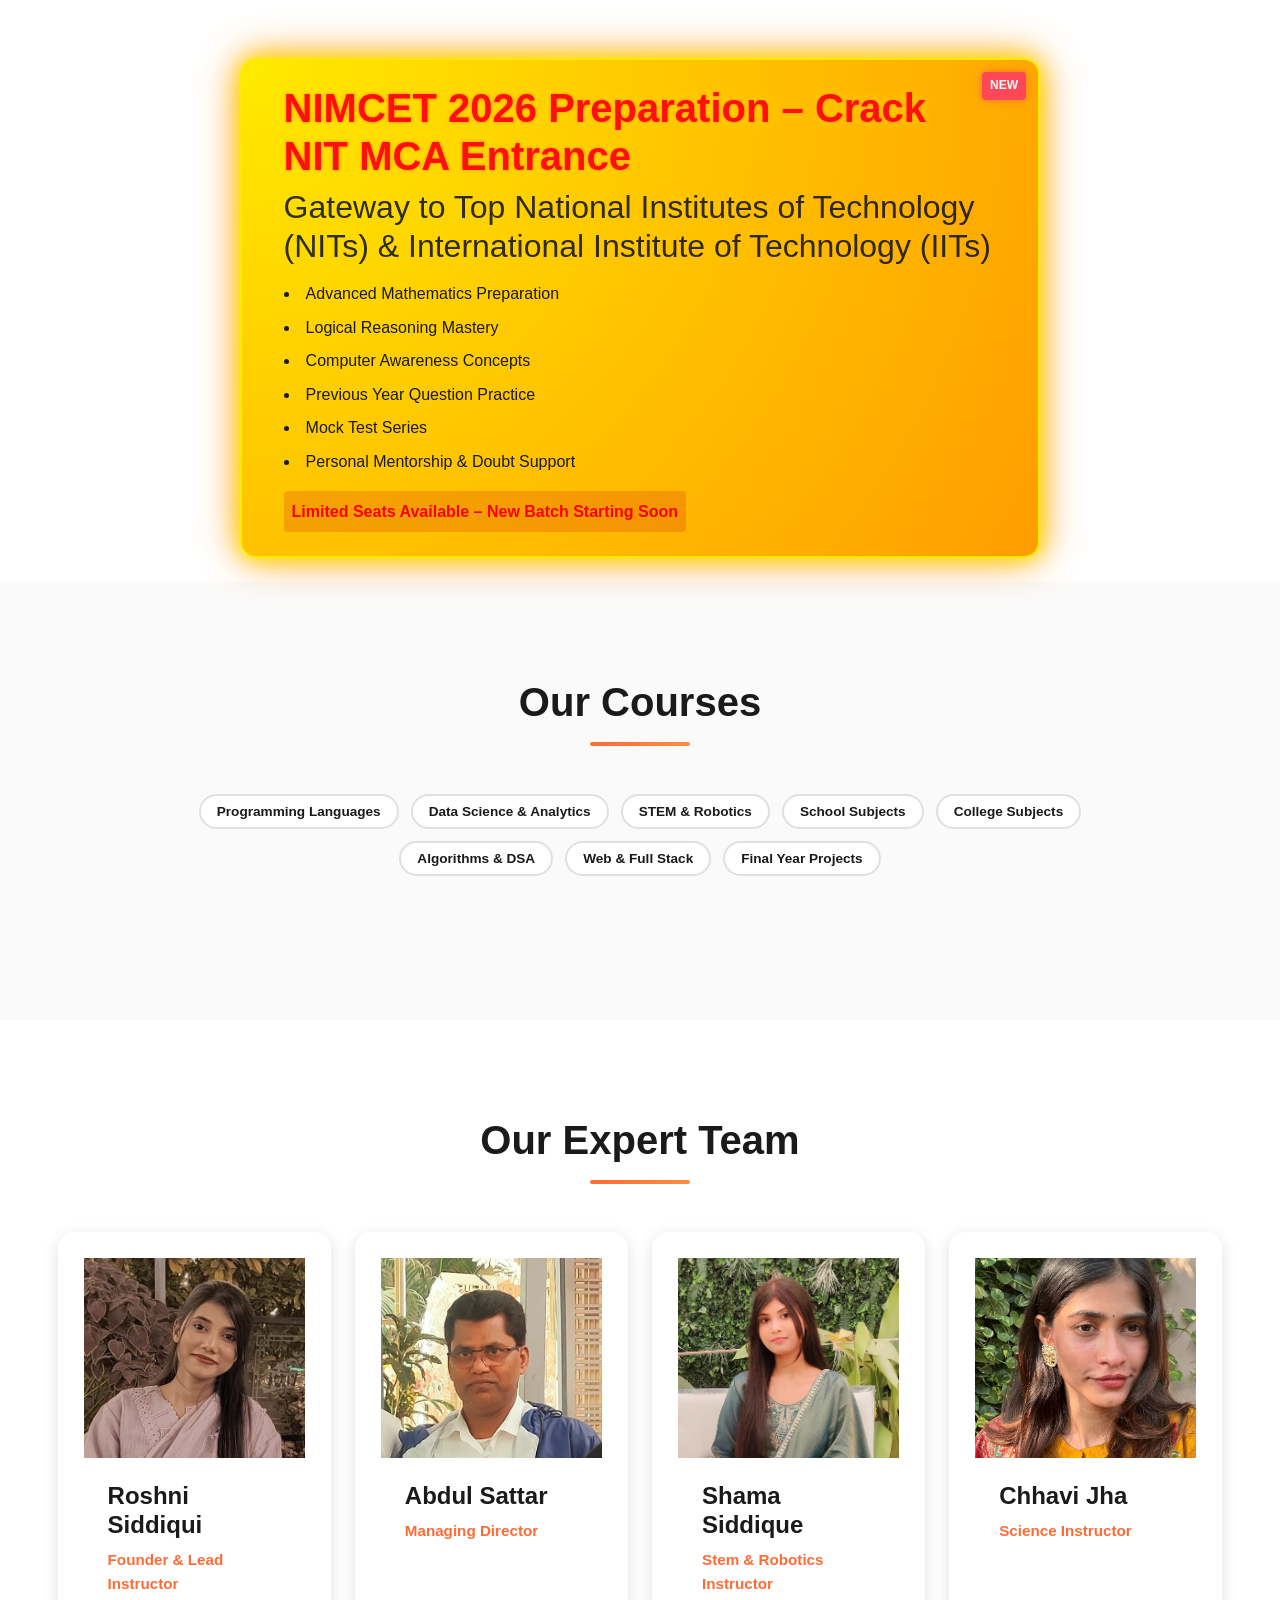
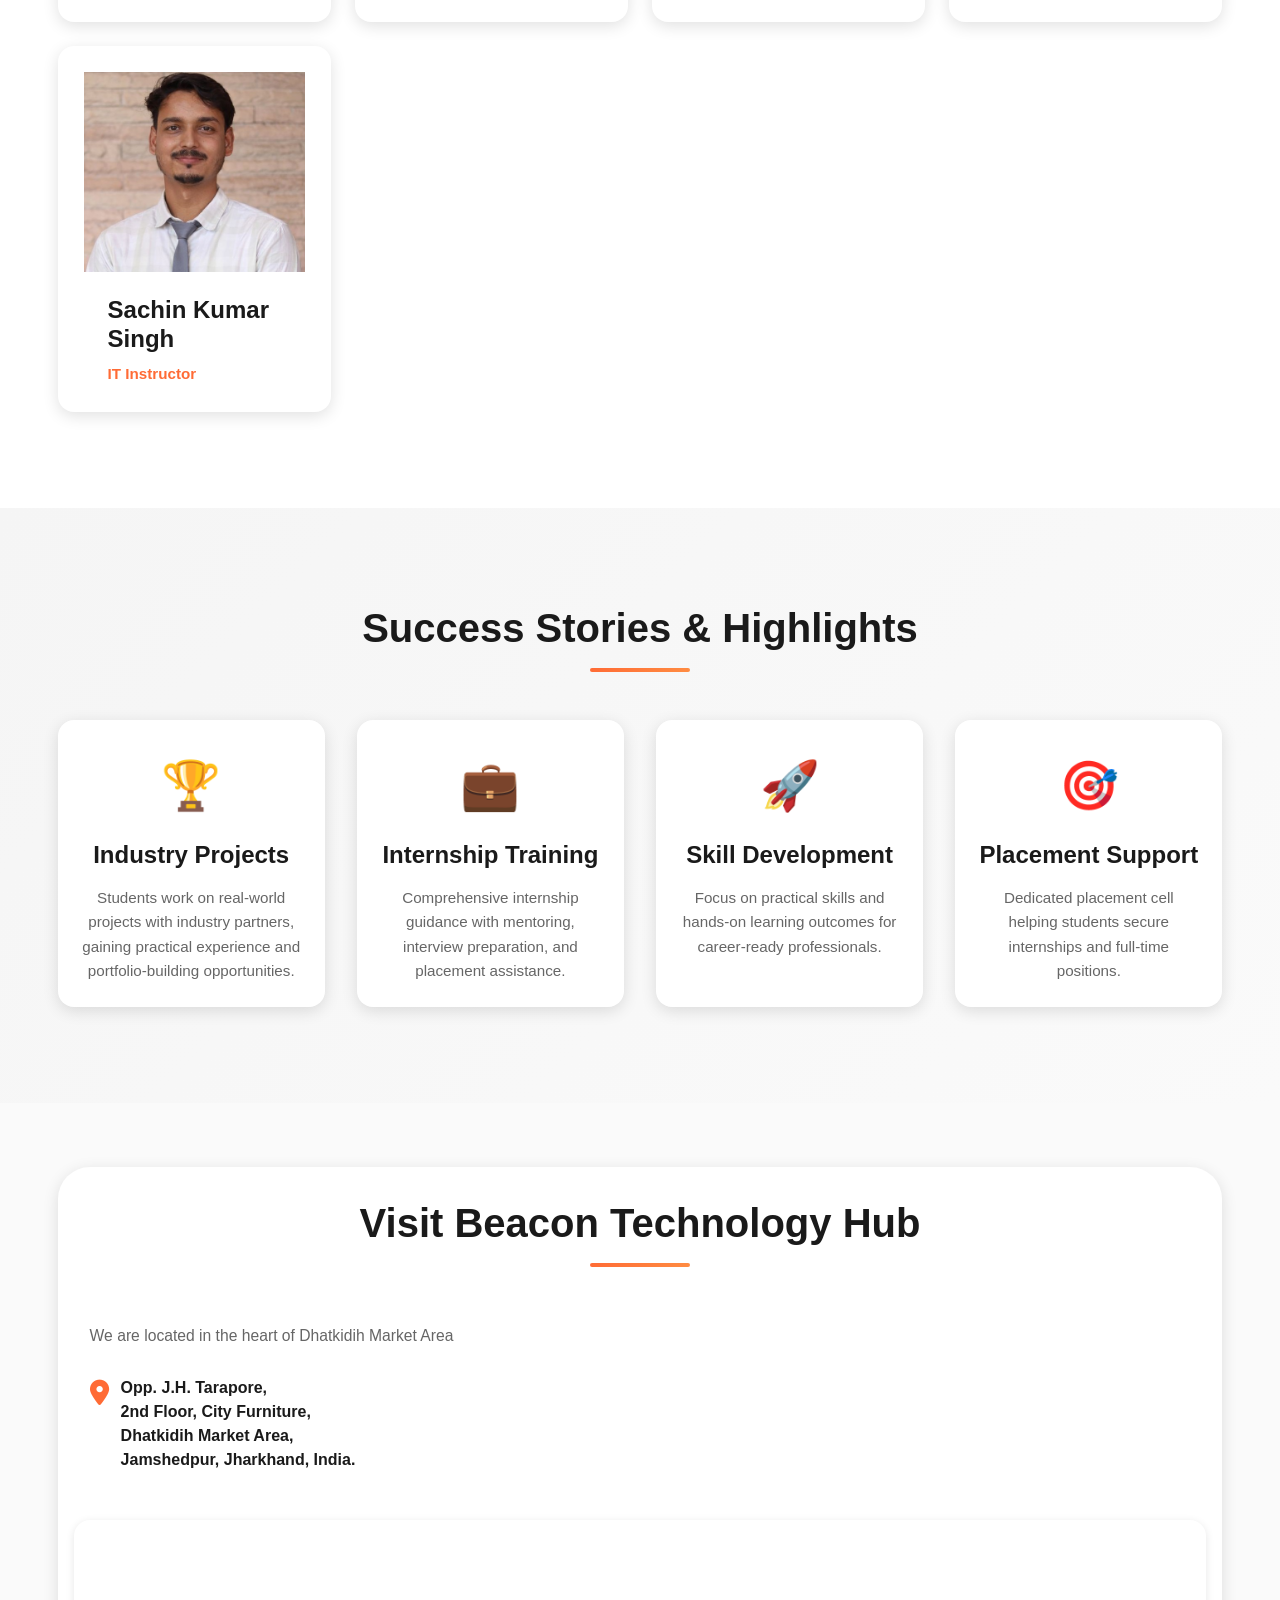
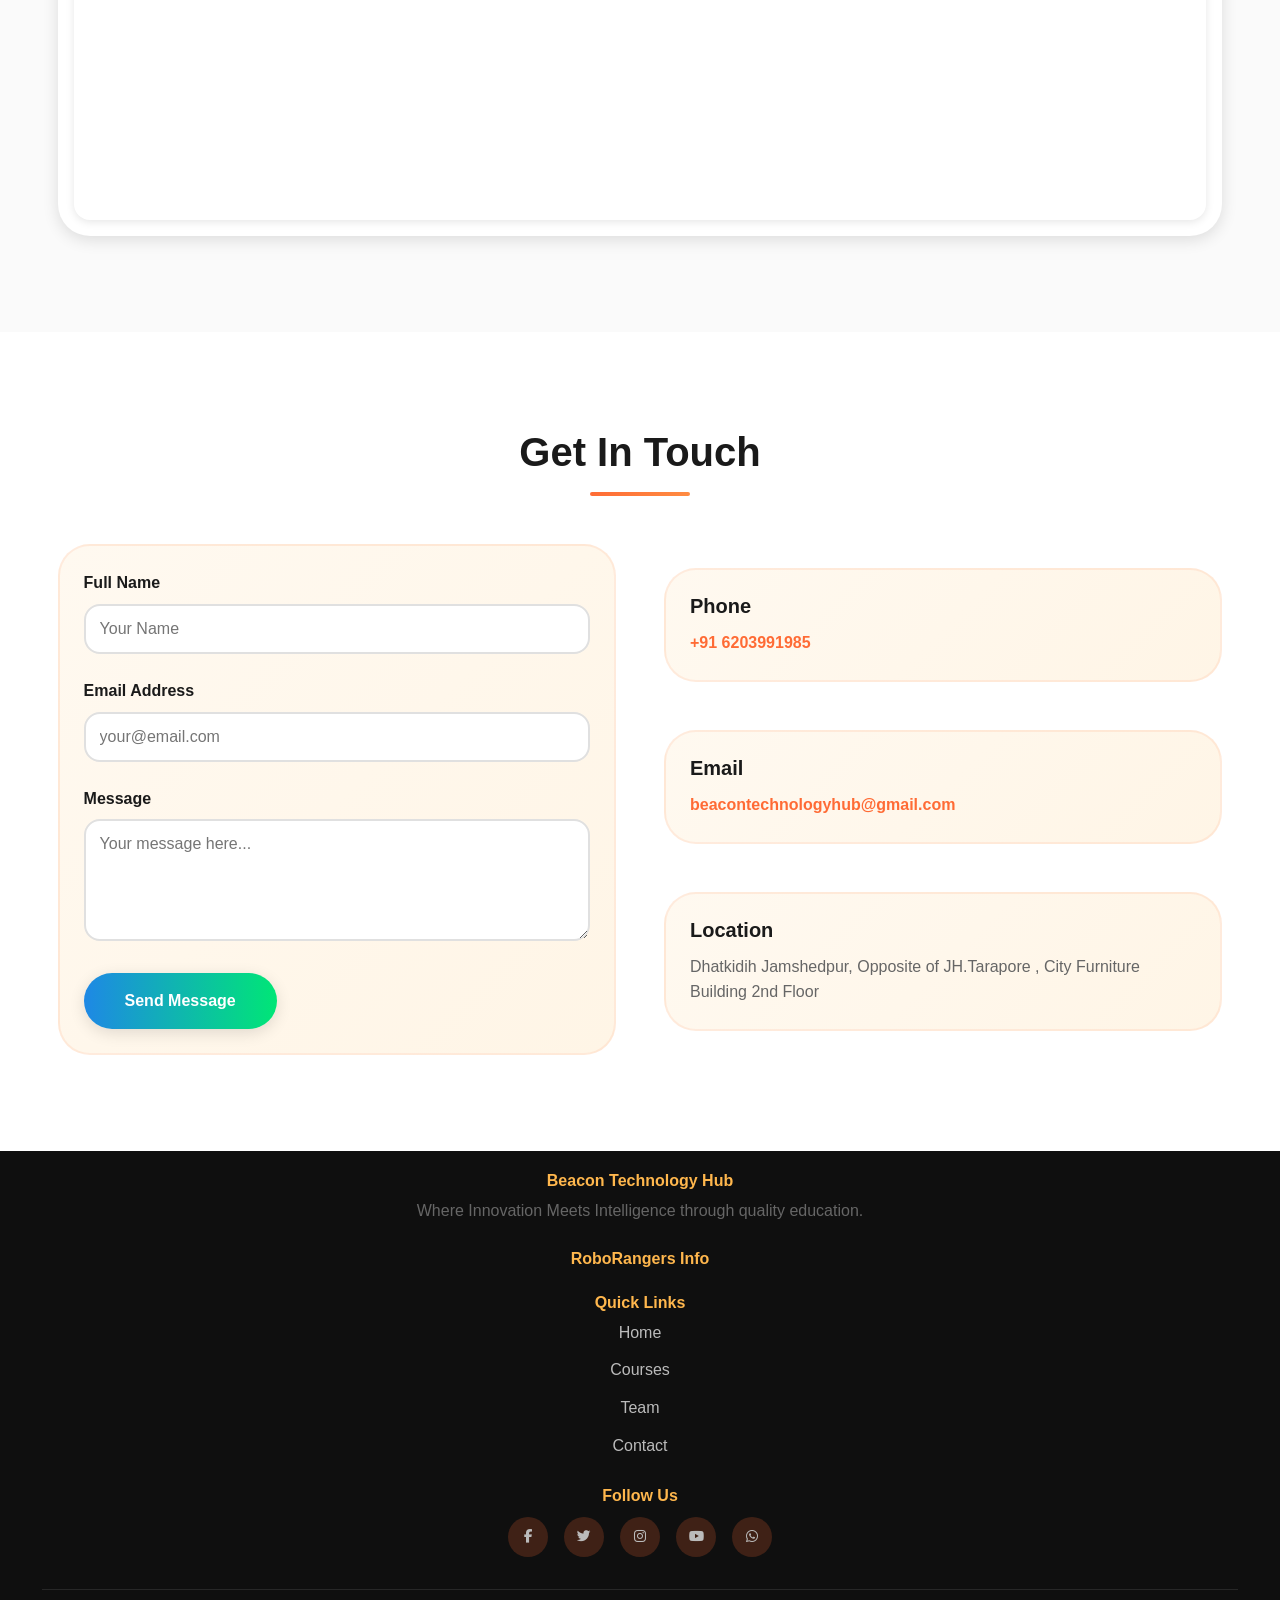
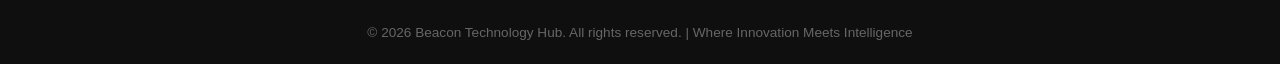
==== commit 3afcd779: "course active button" ====
--- a/index.html
+++ b/index.html
@@ -171,7 +171,7 @@
             
             <!-- Filter Buttons -->
             <div class="filter-buttons">
-                <button class="filter-btn active" data-filter="all">All Courses</button>
+                <!-- <button class="filter-btn active" data-filter="all">All Courses</button> -->
                 <button class="filter-btn" data-filter="programming">Programming Languages</button>
                 <button class="filter-btn" data-filter="data-science">Data Science & Analytics</button>
                 <button class="filter-btn" data-filter="robotics">STEM & Robotics</button>
--- a/style.css
+++ b/style.css
@@ -721,7 +721,7 @@
    ======================================== */
 
 .courses {
-    padding: 5rem 2rem;
+    padding: 1rem 1rem;
     background: #fafafa;
 }
 
@@ -732,7 +732,7 @@
     flex-wrap: wrap;
     gap: 1rem;
     margin-bottom: 3rem;
-    max-width: 1200px;
+    max-width: 1000px;
     margin-left: auto;
     margin-right: auto;
 }
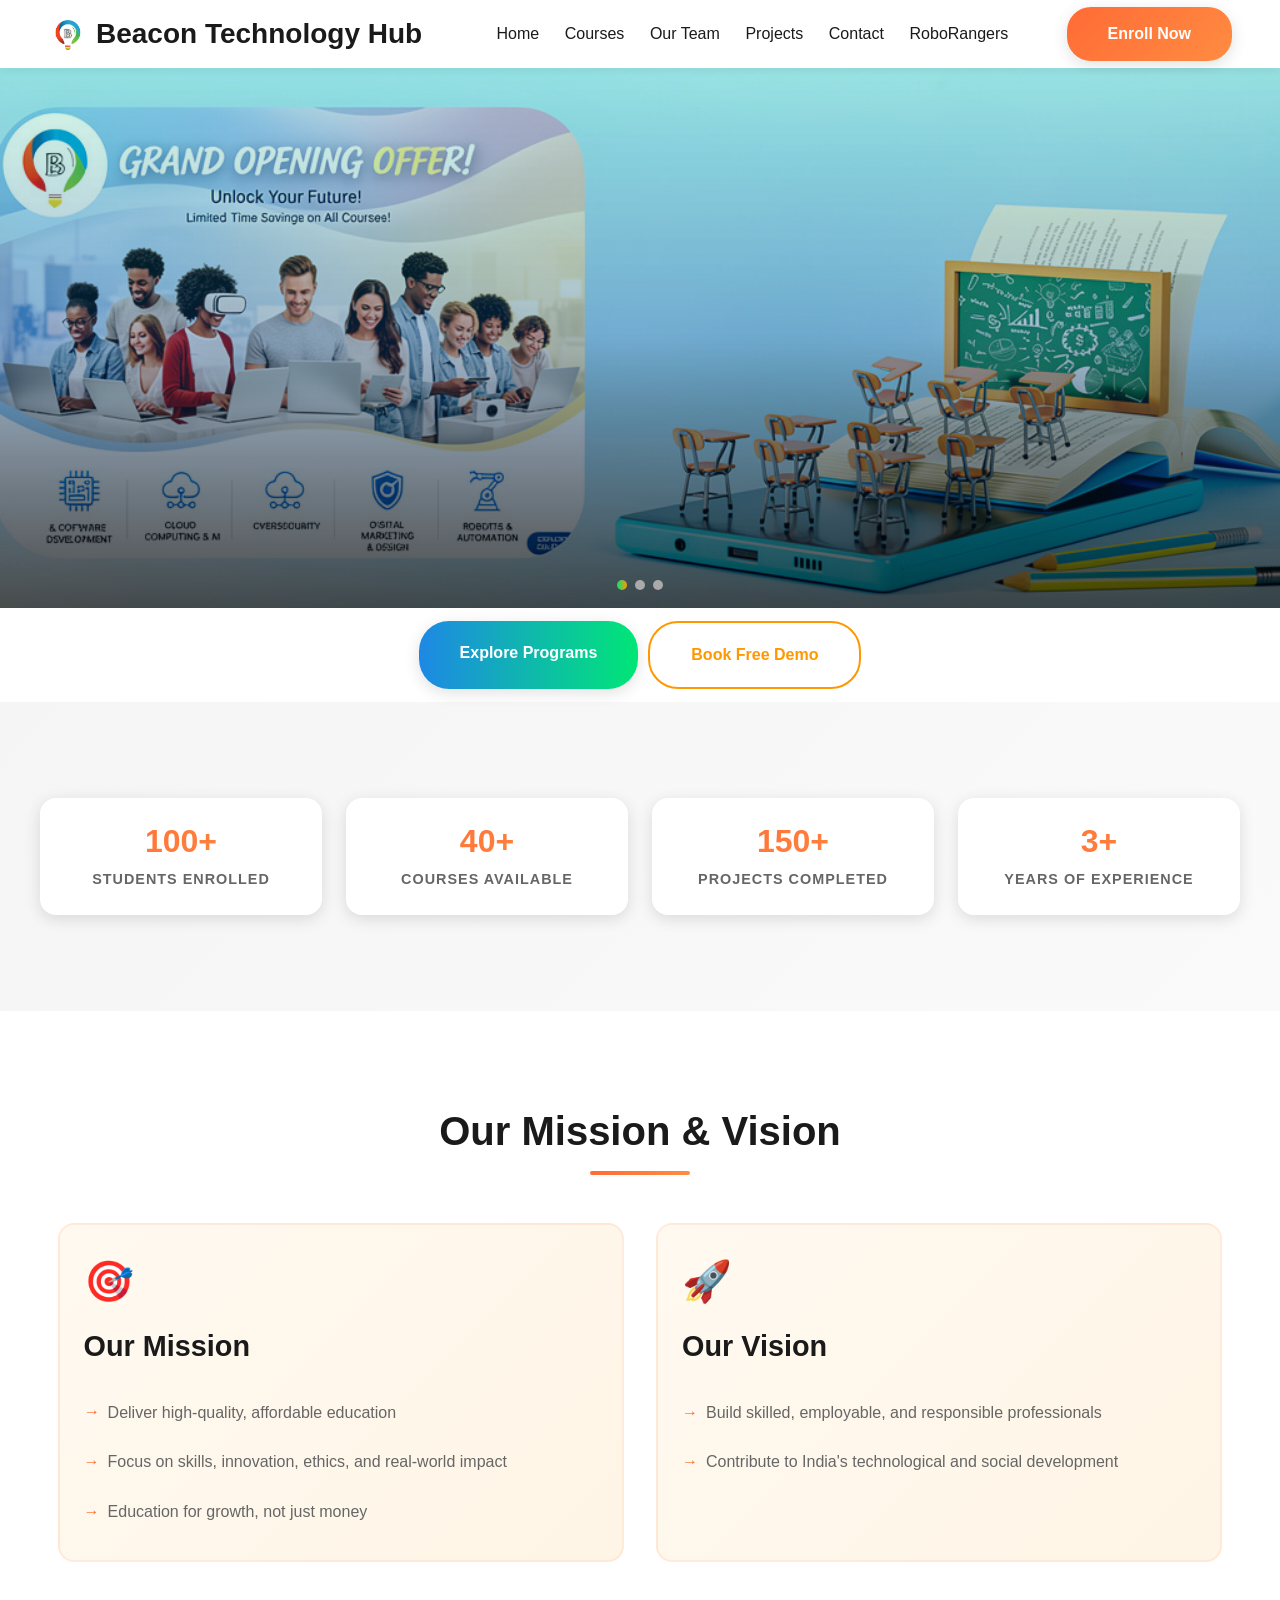
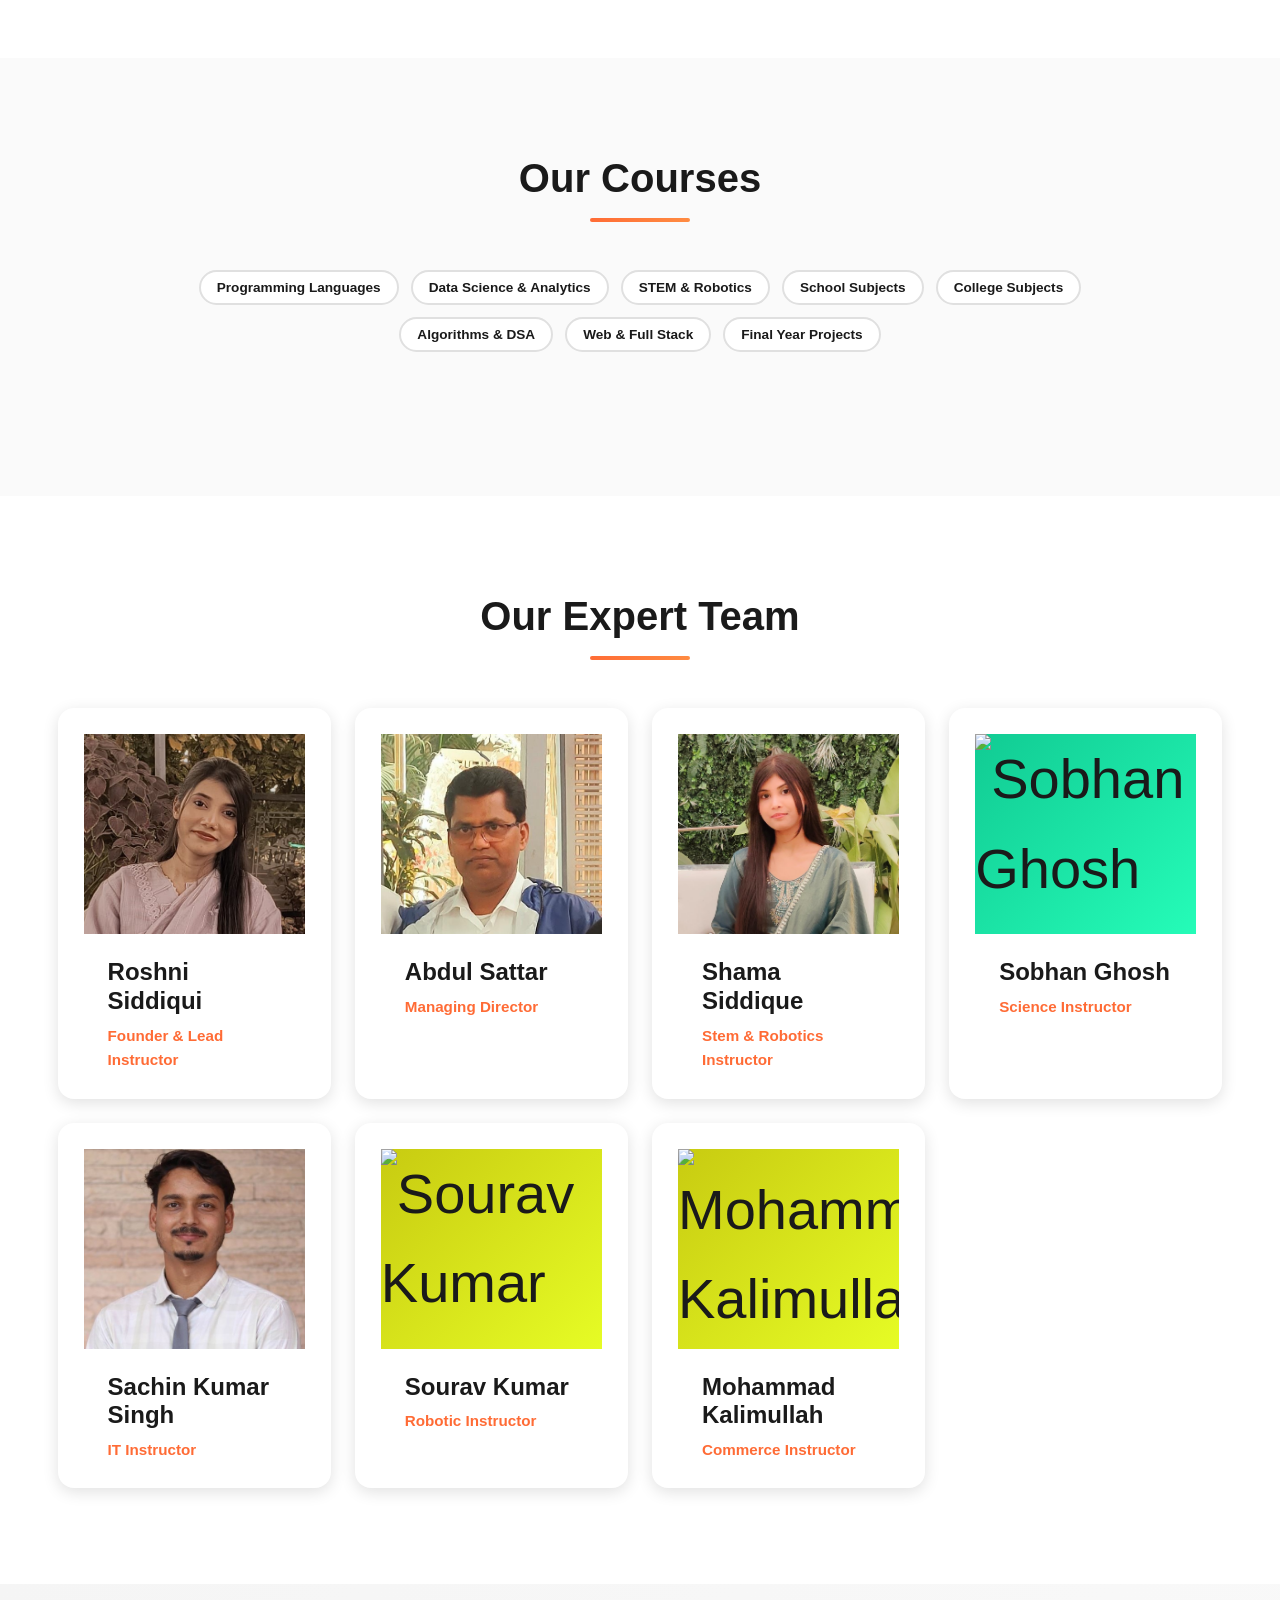
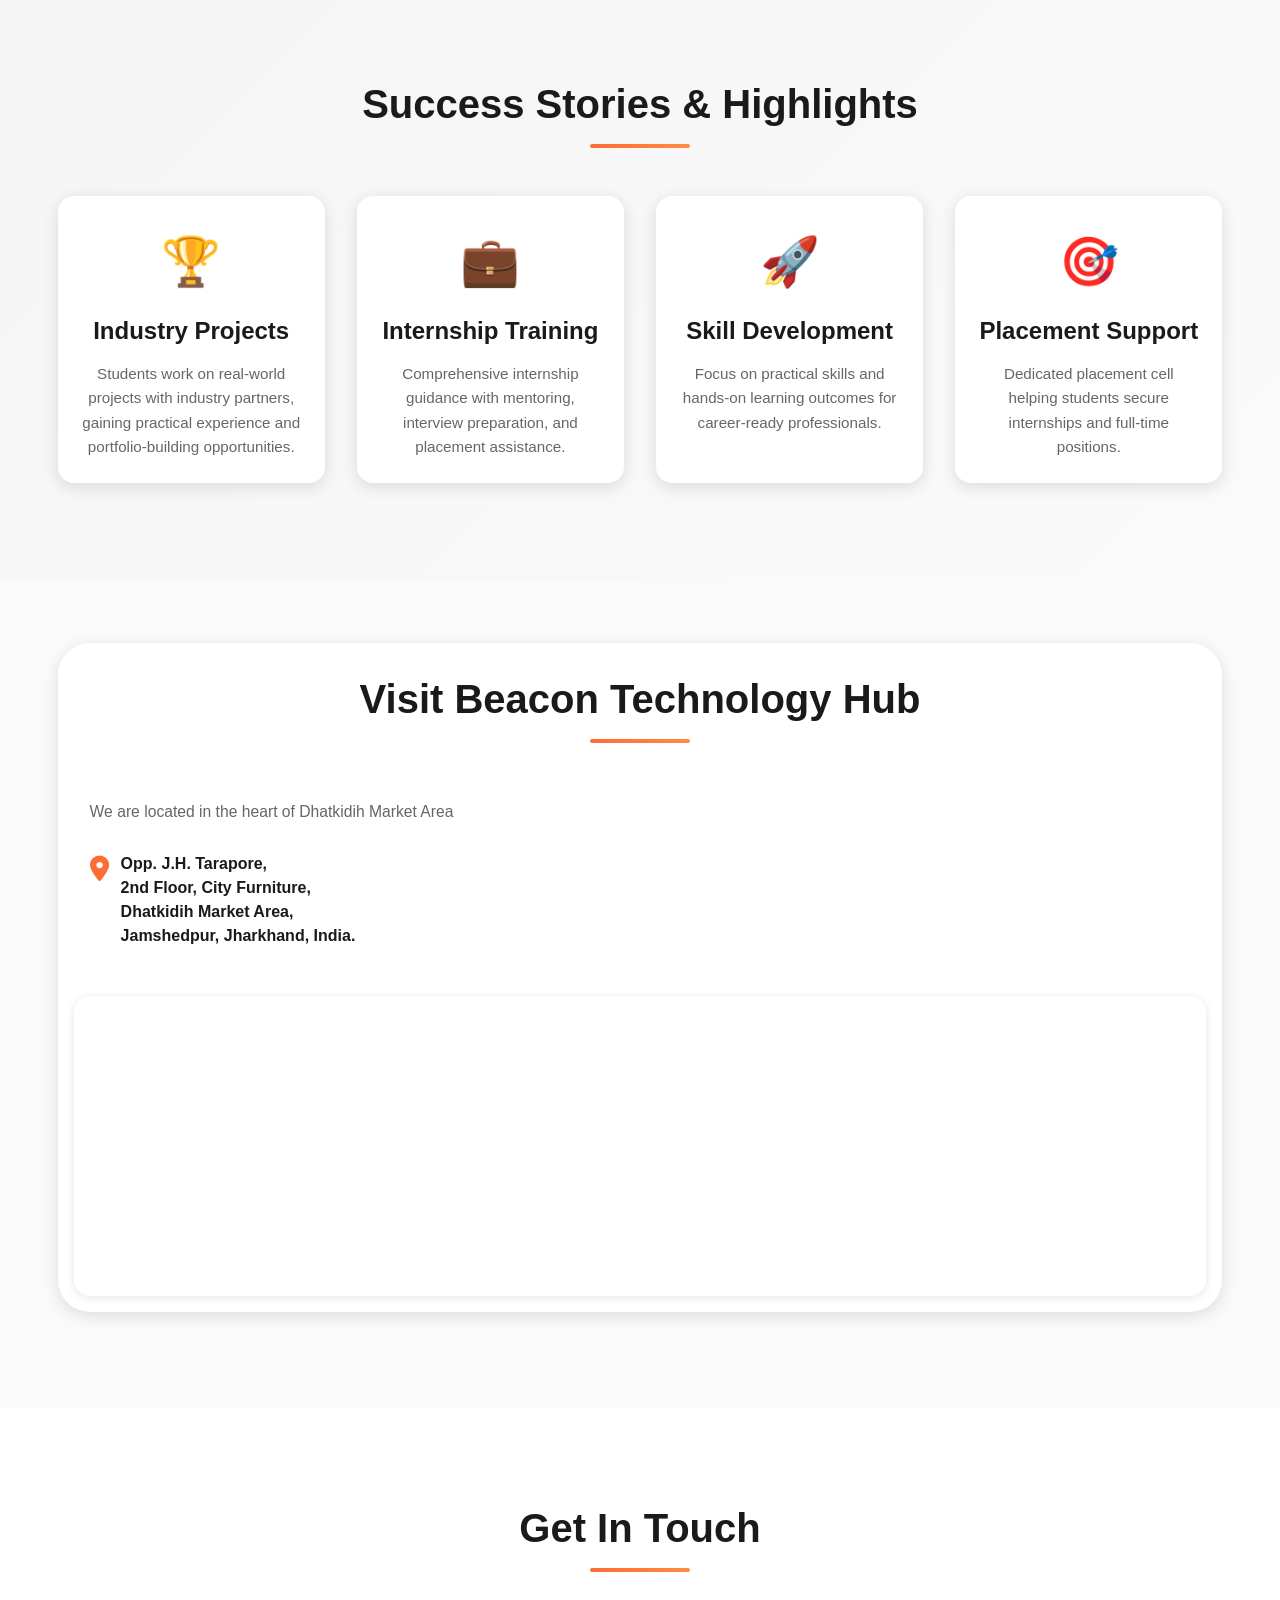
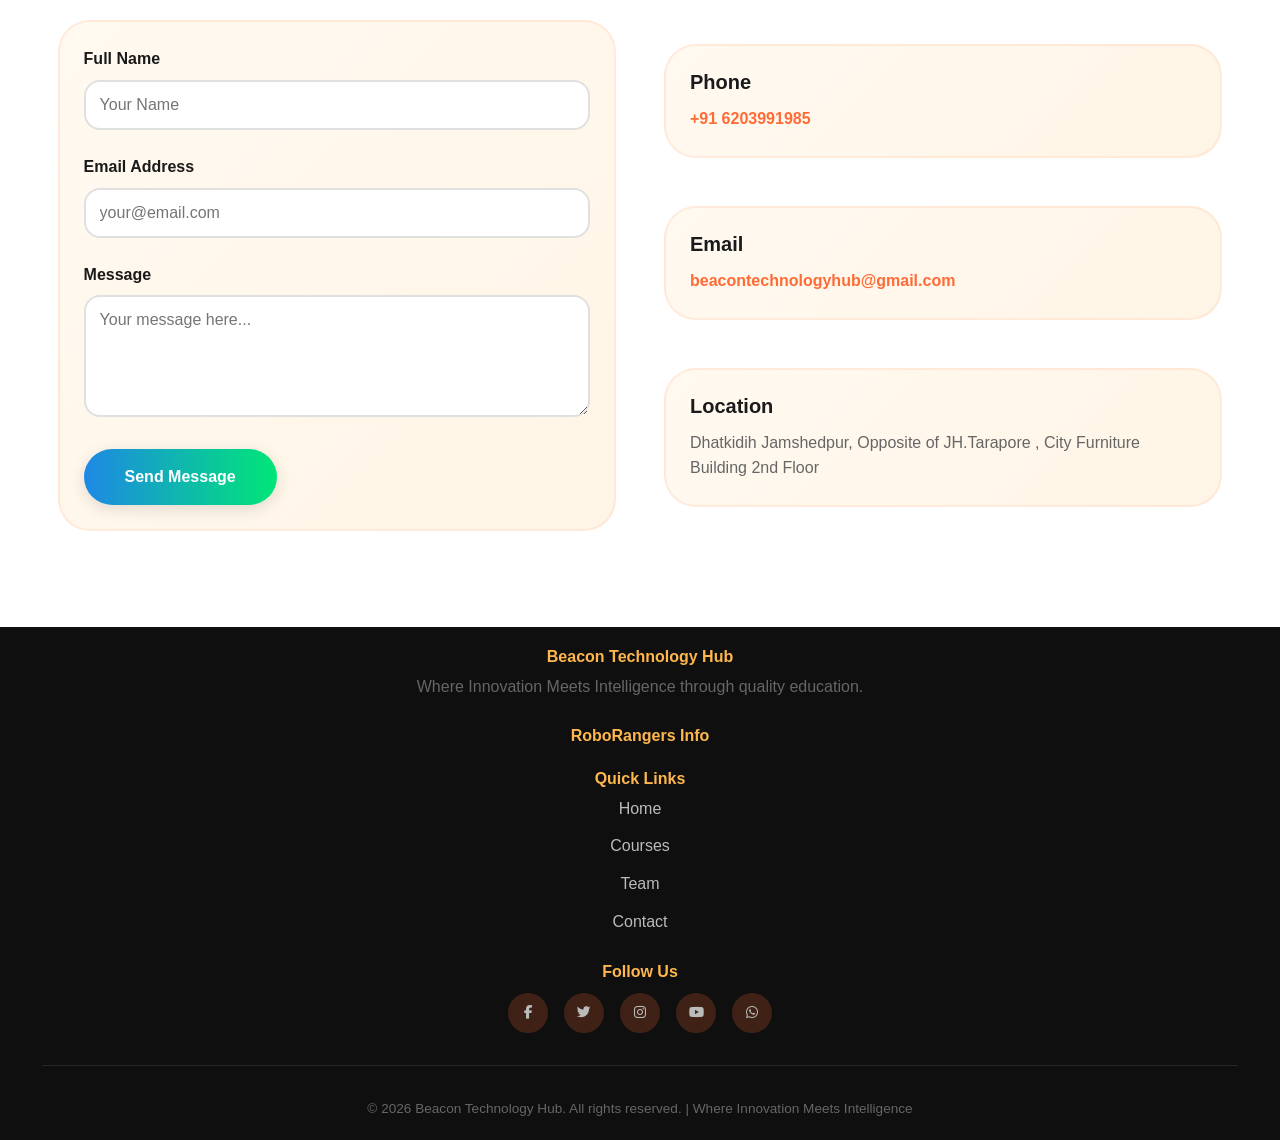
==== commit 3120cfdd: "Add files via upload" ====
--- a/index.html
+++ b/index.html
@@ -33,7 +33,7 @@
             <!-- center: links -->
             <ul class="nav-menu" id="navMenu">
                 <li><a href="#home" class="nav-link">Home</a></li>
-                <li><a href="#mission" class="nav-link">Mission &amp; Vision</a></li>
+                <!-- <li><a href="#mission" class="nav-link">Mission &amp; Vision</a></li> -->
                 <li><a href="#courses" class="nav-link">Courses</a></li>
                 <li><a href="#team" class="nav-link">Our Team</a></li>
                 <li><a href="#projects" class="nav-link">Projects</a></li>
@@ -145,7 +145,7 @@
     </section>
 
     <!-- NIMCET HIGHLIGHTED SECTION -->
-    <section id="nimcet" class="nimcet-highlight" aria-label="NIMCET Coaching - NIT MCA Entrance Preparation">
+    <!-- <section id="nimcet" class="nimcet-highlight" aria-label="NIMCET Coaching - NIT MCA Entrance Preparation">
         <div class="container">
             <div class="nimcet-content">
                 <div class="nimcet-badge">NEW</div>
@@ -162,7 +162,7 @@
                 <p class="nimcet-note">Limited Seats Available – New Batch Starting Soon</p>
             </div>
         </div>
-    </section>
+    </section> -->
 
     <!-- COURSES SECTION -->
     <section id="courses" class="courses">
@@ -458,8 +458,8 @@
                     <p class="team-designation">Stem & Robotics Instructor</p>
                 </div>
                 <div class="team-card">
-                    <div class="team-image image-protect" style="background: linear-gradient(135deg, #11cb93, #25fcb8);"><img src="assets/images/Chhavi Jha.jpeg" alt="Chhavi Jha" style="width: 100%; height: 100%;"></div>
-                    <h3>Chhavi Jha</h3>
+                    <div class="team-image image-protect" style="background: linear-gradient(135deg, #11cb93, #25fcb8);"><img src="assets/images/Sobhan.jpeg" alt="Sobhan Ghosh" style="width: 100%; height: 100%;"></div>
+                    <h3>Sobhan Ghosh</h3>
                     <p class="team-designation">Science Instructor</p>
                 </div>
                 <div class="team-card">
@@ -467,6 +467,16 @@
                     <h3>Sachin Kumar Singh</h3>
                     <p class="team-designation">IT Instructor</p>
                 </div>
+                <div class="team-card">
+                    <div class="team-image image-protect" style="background: linear-gradient(135deg, #c8cb11, #e6fc25);"><img src="assets/images/Sourav.jpeg" alt="Sourav Kumar" style="width: 100%; height: 100%;"></div>
+                    <h3>Sourav Kumar</h3>
+                    <p class="team-designation">Robotic Instructor</p>
+                </div>
+                <div class="team-card">
+                    <div class="team-image image-protect" style="background: linear-gradient(135deg, #c8cb11, #e6fc25);"><img src="assets/images/Kalimullah.png" alt="Mohammad Kalimullah" style="width: 100%; height: 100%;"></div>
+                    <h3>Mohammad Kalimullah</h3>
+                    <p class="team-designation">Commerce Instructor</p>
+                </div> 
             </div>
         </div>
     </section>
